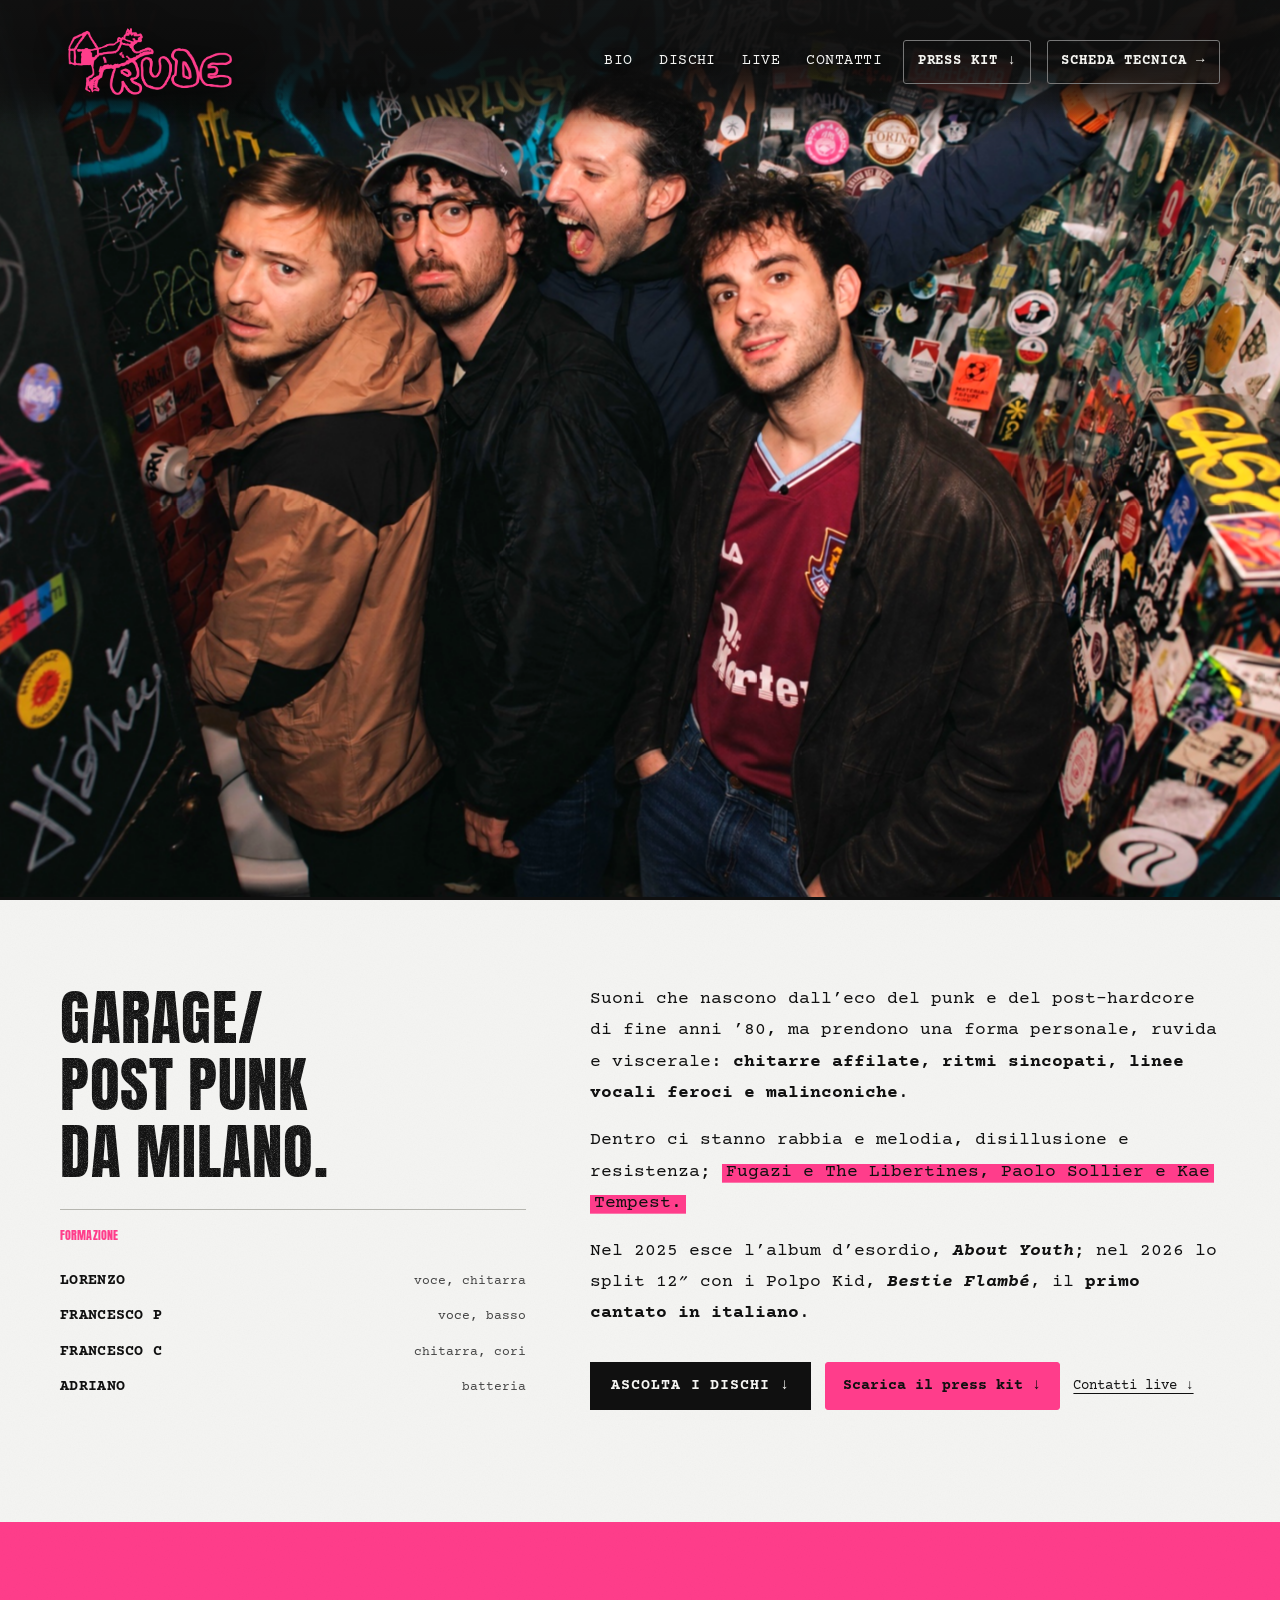
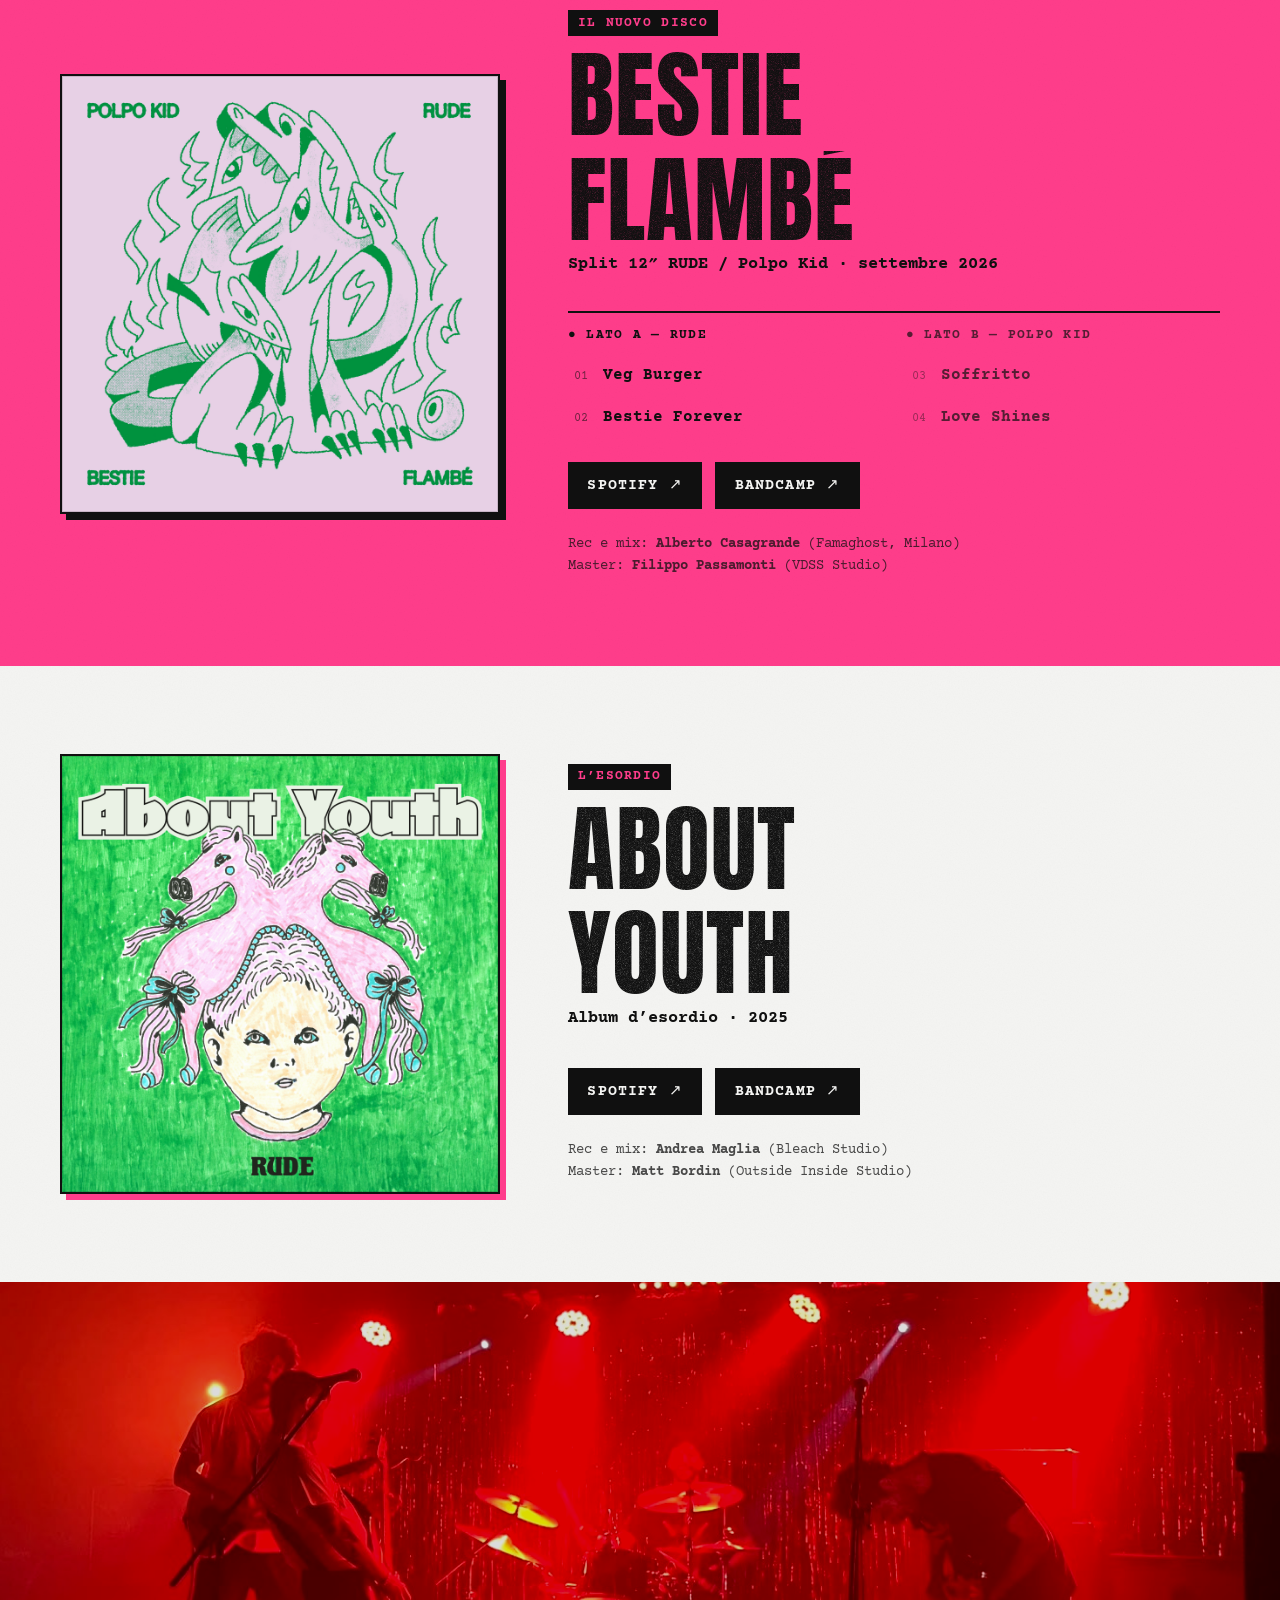
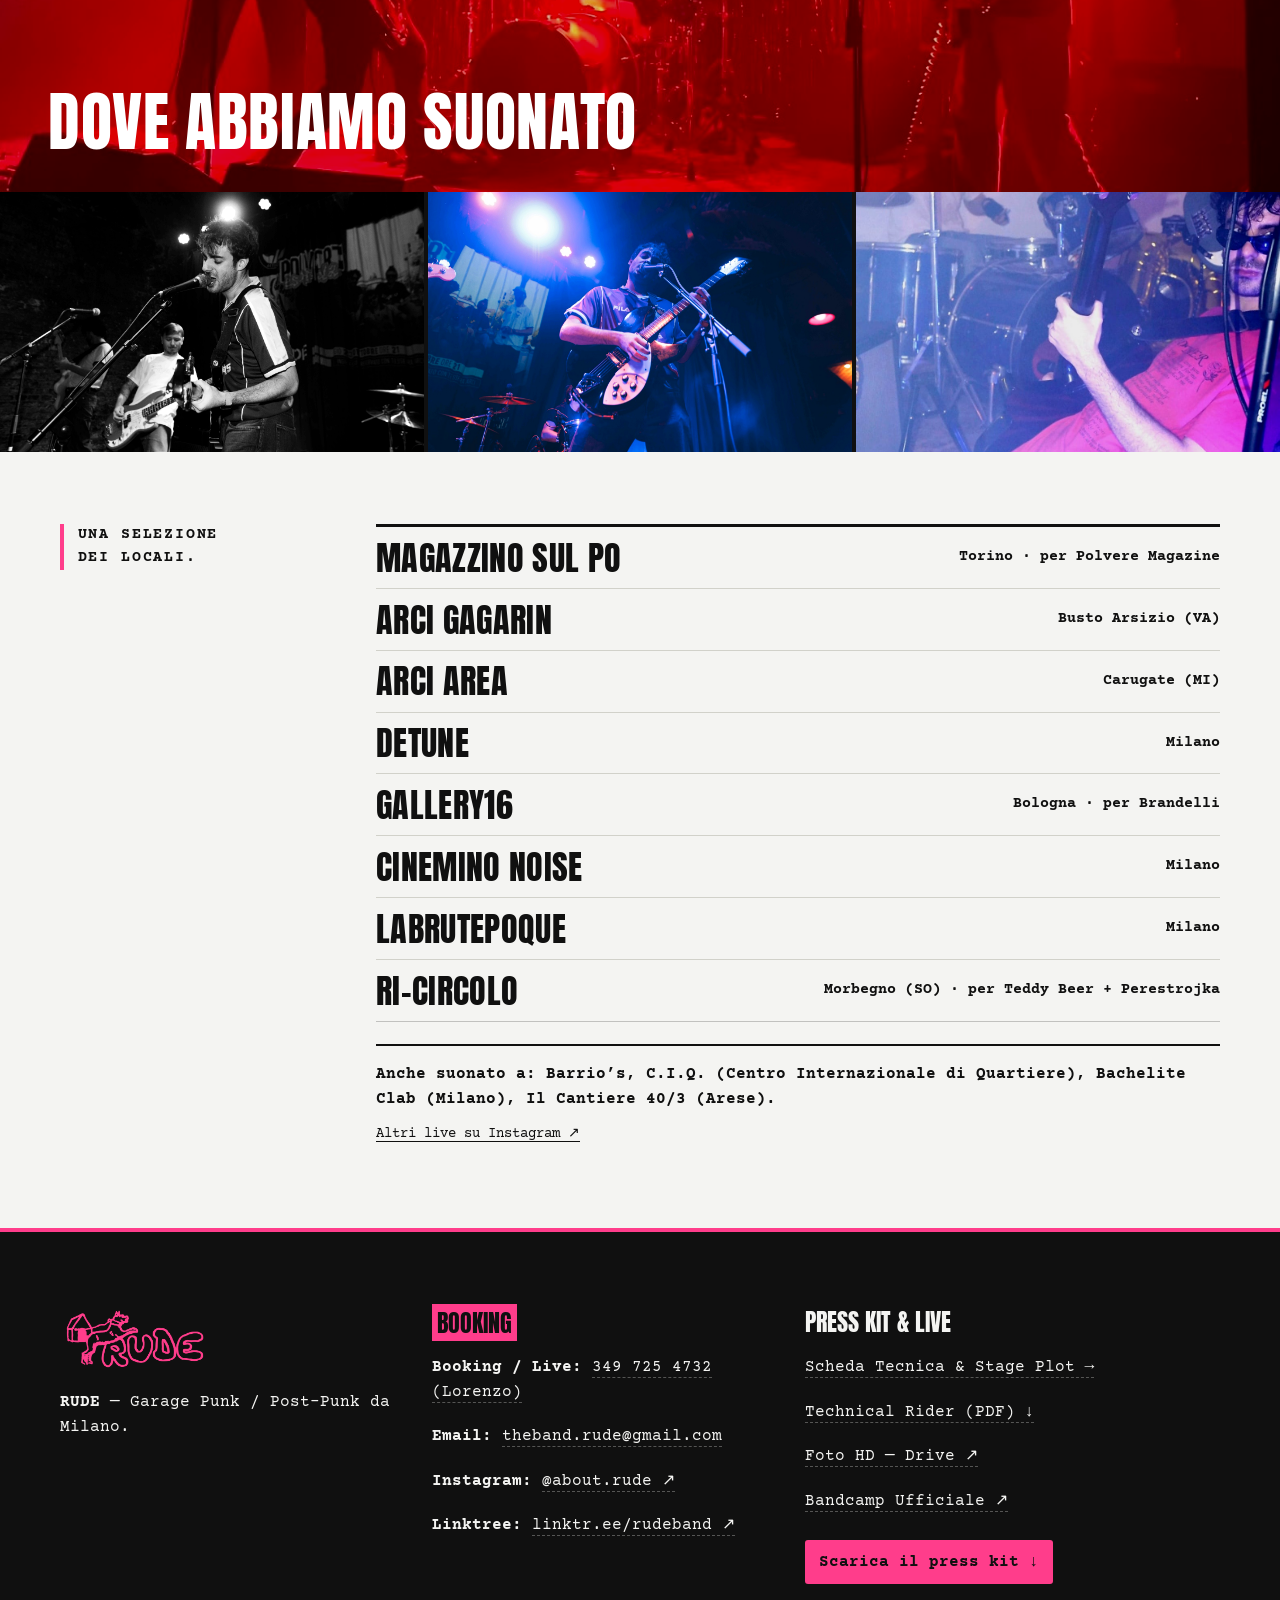
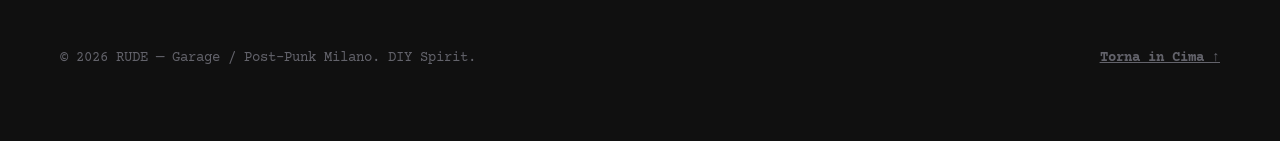
==== index.html @ fe55c954 "docs(rider): update PDF and remove credit line" ====
<!DOCTYPE html>
<html lang="it" class="dark">
<head>
  <meta charset="UTF-8" />
  <meta name="viewport" content="width=device-width, initial-scale=1.0, viewport-fit=cover" />
  <meta name="theme-color" content="#0A0A0B" />
  <title>RUDE — Garage Punk / Post-Punk Milano | Official &amp; EPK</title>
  <meta name="description" content="RUDE: Garage Punk / Post-Punk da Milano. Nuovo split 12'' Bestie Flambé (2026) in italiano con i Polpo Kid e album d'esordio About Youth (2025). Scheda tecnica, foto HD e booking diretto." />

  <!-- Blocco categorico crawler e scraping Googlebot e motori di ricerca -->
  <meta name="robots" content="noindex, nofollow, noarchive, nosnippet, noimageindex" />
  <meta name="googlebot" content="noindex, nofollow, noarchive, nosnippet, noimageindex" />
  <meta name="googlebot-news" content="noindex, nofollow" />
  <meta name="google-extended" content="noindex, nofollow" />
  
  <!-- Open Graph / Social Preview -->
  <meta property="og:title" content="RUDE — Garage Punk / Post-Punk da Milano" />
  <meta property="og:description" content="Ascolta il nuovo split 12'' Bestie Flambé (2026) e About Youth. Scarica Press Kit, Foto HD e Scheda Tecnica per club e festival." />
  <meta property="og:type" content="website" />
  <meta property="og:image" content="FOTO/RUDE_WC.jpg" />

  <!-- Identità RUDE: Anton e Courier Prime -->

  <style>
    /* ==========================================================================
       1. DESIGN TOKENS & IDENTITÀ VISIVA BRUTALIST FANZINE RUDE
       ========================================================================== */
    :root {
      --pink-rude: #FF2D78;
      --pink-rude-light: #FF5A96;
      --pink-rude-soft: #FFE5EE;
      --pink-glow: rgba(255, 45, 120, 0.38);
      
      --ink-black: #0A0A0B;
      --ink-surface: #141418;
      --ink-elevated: #1F1F26;
      --chalk-white: #F4F4F0;
      --paper-warm: #EAEAE2;
      --pure-white: #FFFFFF;
      --muted-gray: #63636B;
      --border-gray: #2B2B33;

      --green-beast: #00A859;
      --lavender-split: #E8D0E6;
      --amber-alert: #FFB800;

      /* Tipografia */
      --font-headline: 'Anton', Impact, 'Arial Black', sans-serif;
      --font-mono: 'Space Mono', 'JetBrains Mono', Courier, monospace;
      --font-tech: 'JetBrains Mono', monospace;

      /* Spaziature, Bordi e Ombre Brutaliste (4/8pt Grid) */
      --container-max: 1240px;
      --shadow-hard-pink: 6px 6px 0px var(--pink-rude);
      --shadow-hard-black: 6px 6px 0px var(--ink-black);
      --shadow-hard-white: 5px 5px 0px var(--chalk-white);
      --border-thick: 3px solid var(--ink-black);
      --border-medium: 2px solid var(--ink-black);

      --transition-fast: 150ms cubic-bezier(0.16, 1, 0.3, 1);
      --transition-snap: 280ms cubic-bezier(0.16, 1, 0.3, 1);
    }

    *, *::before, *::after {
      box-sizing: border-box;
      margin: 0;
      padding: 0;
    }

    html {
      scroll-behavior: smooth;
      scroll-padding-top: 72px;
      background-color: var(--ink-black);
      color: var(--chalk-white);
      font-family: var(--font-mono);
      line-height: 1.5;
      -webkit-font-smoothing: antialiased;
      -moz-osx-font-smoothing: grayscale;
      text-size-adjust: 100%;
    }

    body {
      min-height: 100vh;
      overflow-x: hidden;
      position: relative;
    }

    ::selection {
      background: var(--pink-rude);
      color: var(--pure-white);
    }

    /* Grana analogica fotocopia / serigrafia punk */
    body::before {
      content: "";
      position: fixed;
      inset: 0;
      pointer-events: none;
      z-index: 9998;
      opacity: 0.045;
      background-image: url("data:image/svg+xml,%3Csvg viewBox='0 0 200 200' xmlns='http://www.w3.org/2000/svg'%3E%3Cfilter id='noiseFilter'%3E%3CfeTurbulence type='fractalNoise' baseFrequency='0.85' numOctaves='3' stitchTiles='stitch'/%3E%3C/filter%3E%3Crect width='100%25' height='100%25' filter='url(%23noiseFilter)'/%3E%3C/svg%3E");
    }

    img {
      max-width: 100%;
      height: auto;
      display: block;
      user-select: none;
    }

    a {
      color: inherit;
      text-decoration: none;
      -webkit-tap-highlight-color: transparent;
    }

    button {
      font: inherit;
      color: inherit;
      background: none;
      border: none;
      cursor: pointer;
      -webkit-tap-highlight-color: transparent;
    }

    :focus-visible {
      outline: 3px solid var(--pink-rude);
      outline-offset: 3px;
    }

    /* Skip Link per Accessibilità Tastiera */
    .skip-link {
      position: fixed;
      top: -100px;
      left: 1rem;
      z-index: 10000;
      background: var(--pink-rude);
      color: var(--pure-white);
      font-family: var(--font-tech);
      font-weight: 800;
      font-size: 0.85rem;
      padding: 0.75rem 1.25rem;
      border: 2px solid var(--pure-white);
      box-shadow: 4px 4px 0px var(--ink-black);
      transition: top var(--transition-fast);
    }
    .skip-link:focus {
      top: 1rem;
    }

    .container {
      width: 100%;
      max-width: var(--container-max);
      margin-inline: auto;
      padding-inline: clamp(1rem, 4vw, 2.5rem);
    }

    /* ==========================================================================
       ANIMAZIONI SCROLL-REVEAL & MICRO-INTERAZIONI FANZINE
       ========================================================================== */
    .reveal-up {
      opacity: 0;
      transform: translateY(22px);
      transition: opacity 460ms cubic-bezier(0.16, 1, 0.3, 1),
                  transform 460ms cubic-bezier(0.16, 1, 0.3, 1);
      will-change: opacity, transform;
    }
    .reveal-up.is-visible {
      opacity: 1;
      transform: translateY(0);
    }
    .reveal-delay-1 { transition-delay: 75ms; }
    .reveal-delay-2 { transition-delay: 150ms; }

    @media (prefers-reduced-motion: reduce) {
      .reveal-up {
        opacity: 1 !important;
        transform: none !important;
        transition: none !important;
      }
      html { scroll-behavior: auto; }
      .ticker-track { animation: none !important; }
    }

    /* ==========================================================================
       2. HEADER STICKY (APPARE ALLO SCROLL CON PROGRESS BAR)
       ========================================================================== */
    .site-header {
      position: fixed;
      top: 0;
      left: 0;
      right: 0;
      z-index: 2000;
      background: rgba(10, 10, 11, 0.96);
      backdrop-filter: blur(12px);
      -webkit-backdrop-filter: blur(12px);
      border-bottom: 2px solid var(--pink-rude);
      transform: translateY(-105%);
      transition: transform 280ms cubic-bezier(0.16, 1, 0.3, 1);
    }
    .site-header.is-scrolled {
      transform: translateY(0);
    }

    .scroll-progress-bar {
      position: absolute;
      bottom: -2px;
      left: 0;
      height: 3px;
      background: var(--chalk-white);
      width: 0%;
      z-index: 2001;
      transition: width 80ms linear;
    }

    .header-inner {
      display: flex;
      justify-content: space-between;
      align-items: center;
      height: 64px;
      gap: 0.5rem;
    }

    .brand-link {
      display: flex;
      align-items: center;
      gap: 10px;
      flex-shrink: 0;
    }

    .brand-logo-img {
      height: 36px;
      width: auto;
      filter: drop-shadow(0 0 8px rgba(255, 45, 120, 0.45));
      transition: transform var(--transition-fast);
    }
    .brand-link:hover .brand-logo-img {
      transform: scale(1.07) rotate(-3deg);
    }

    .brand-genre-tag {
      font-size: 0.68rem;
      letter-spacing: 0.12em;
      text-transform: uppercase;
      color: var(--chalk-white);
      line-height: 1.2;
      display: none;
    }
    @media (min-width: 760px) {
      .brand-genre-tag { display: block; }
    }

    .nav-links {
      display: flex;
      align-items: center;
      gap: clamp(0.25rem, 1.6vw, 1.15rem);
    }

    .nav-link {
      font-size: clamp(0.7rem, 1.4vw, 0.8rem);
      font-weight: 700;
      text-transform: uppercase;
      letter-spacing: 0.06em;
      padding: 0.5rem 0.4rem;
      min-height: 44px;
      display: inline-flex;
      align-items: center;
      position: relative;
      transition: color var(--transition-fast);
    }
    .nav-link:hover,
    .nav-link.is-active {
      color: var(--pink-rude);
    }
    .nav-link::after {
      content: "";
      position: absolute;
      bottom: 8px;
      left: 0.4rem;
      right: 0.4rem;
      height: 2px;
      background: var(--pink-rude);
      transform: scaleX(0);
      transform-origin: left;
      transition: transform var(--transition-fast);
    }
    .nav-link:hover::after,
    .nav-link.is-active::after {
      transform: scaleX(1);
    }

    .btn-epk-nav {
      background: var(--pink-rude);
      color: var(--pure-white);
      font-family: var(--font-tech);
      font-size: clamp(0.68rem, 1.4vw, 0.78rem);
      font-weight: 800;
      letter-spacing: 0.06em;
      text-transform: uppercase;
      padding: 0.45rem 0.8rem;
      min-height: 40px;
      display: inline-flex;
      align-items: center;
      gap: 0.3rem;
      border: 2px solid var(--chalk-white);
      box-shadow: 3px 3px 0px var(--chalk-white);
      white-space: nowrap;
      transition: transform var(--transition-fast), box-shadow var(--transition-fast), background var(--transition-fast);
    }
    .btn-epk-nav:hover {
      transform: translate(-2px, -2px);
      box-shadow: 5px 5px 0px var(--chalk-white);
    }
    .btn-epk-nav:active {
      transform: translate(2px, 2px);
      box-shadow: 1px 1px 0px var(--chalk-white);
    }

    /* ==========================================================================
       3. PRIMA VIEW: SOLO FOTO A TUTTO SCHERMO (100SVH - ZERO TESTO SUI VOLTI)
       ========================================================================== */
    .hero-cover-screen {
      position: relative;
      width: 100%;
      height: 100vh;
      height: 100svh;
      min-height: 540px;
      display: flex;
      flex-direction: column;
      justify-content: space-between;
      background-color: var(--ink-black);
      overflow: hidden;
      border-bottom: var(--border-thick);
    }

    .hero-cover-top {
      position: relative;
      z-index: 10;
      background: linear-gradient(
        180deg,
        rgba(10, 10, 11, 0.92) 0%,
        rgba(10, 10, 11, 0.58) 62%,
        rgba(10, 10, 11, 0) 100%
      );
      padding-top: max(clamp(0.85rem, 2.2vh, 1.65rem), env(safe-area-inset-top));
      padding-bottom: 2.2rem;
    }

    .hero-top-nav-bar {
      display: flex;
      justify-content: space-between;
      align-items: center;
      gap: 0.75rem;
    }

    .hero-main-logo-wrap {
      max-width: clamp(130px, 22vw, 265px);
      transition: transform var(--transition-snap);
      display: block;
    }
    .hero-main-logo-wrap:hover {
      transform: scale(1.04) rotate(-2deg);
    }
    .hero-main-logo-img {
      width: 100%;
      height: auto;
      display: block;
      filter: drop-shadow(0 4px 16px rgba(0, 0, 0, 0.95));
    }

    .hero-top-right {
      display: flex;
      align-items: center;
      gap: clamp(0.5rem, 1.5vw, 1.25rem);
    }

    .hero-genre-subhead {
      text-align: right;
      font-family: var(--font-tech);
      font-size: clamp(0.68rem, 1.05vw, 0.8rem);
      font-weight: 700;
      letter-spacing: 0.12em;
      line-height: 1.3;
      text-transform: uppercase;
      color: var(--chalk-white);
      text-shadow: 0 2px 8px rgba(0, 0, 0, 0.95);
      border-right: 2px solid var(--pink-rude);
      padding-right: 0.85rem;
    }
    @media (max-width: 860px) {
      .hero-genre-subhead { display: none; }
    }

    .hero-inline-nav {
      display: flex;
      align-items: center;
      gap: clamp(0.35rem, 1.4vw, 0.95rem);
    }

    .hero-inline-link {
      font-size: 0.8rem;
      font-weight: 700;
      text-transform: uppercase;
      letter-spacing: 0.08em;
      color: var(--chalk-white);
      padding: 0.4rem 0.35rem;
      min-height: 44px;
      display: inline-flex;
      align-items: center;
      text-shadow: 0 2px 8px rgba(0, 0, 0, 0.95);
      transition: color var(--transition-fast), transform var(--transition-fast);
    }
    .hero-inline-link:hover {
      color: var(--pink-rude);
      transform: translateY(-1px);
    }
    @media (max-width: 580px) {
      .hero-inline-nav .hero-inline-link {
        display: none;
      }
    }

    .btn-hero-epk-pill {
      background: var(--pink-rude);
      color: var(--pure-white);
      font-family: var(--font-tech);
      font-size: clamp(0.7rem, 1.4vw, 0.8rem);
      font-weight: 800;
      letter-spacing: 0.07em;
      text-transform: uppercase;
      padding: 0.5rem 0.95rem;
      min-height: 44px;
      display: inline-flex;
      align-items: center;
      gap: 0.35rem;
      border: 2px solid var(--chalk-white);
      box-shadow: 4px 4px 0px rgba(10, 10, 11, 0.95);
      transition: transform var(--transition-fast), box-shadow var(--transition-fast);
    }
    .btn-hero-epk-pill:hover {
      transform: translate(-2px, -2px);
      box-shadow: 6px 6px 0px rgba(10, 10, 11, 0.95);
    }
    .btn-hero-epk-pill:active {
      transform: translate(2px, 2px);
      box-shadow: 1px 1px 0px rgba(10, 10, 11, 0.95);
    }

    /* Foto a tutto schermo nella prima view (pulita, nessun testo sopra i volti) */
    .hero-cover-photo-wrap {
      position: absolute;
      inset: 0;
      width: 100%;
      height: 100%;
      z-index: 1;
    }

    .hero-cover-img {
      width: 100%;
      height: 100%;
      object-fit: cover;
      object-position: center 28%;
      display: block;
      filter: contrast(1.07) saturate(1.05);
      transform: scale(1.01);
      animation: heroZoomOut 1.3s cubic-bezier(0.16, 1, 0.3, 1) forwards;
    }
    @media (max-width: 768px) {
      .hero-cover-img {
        object-position: 20% 30%;
      }
    }
    @keyframes heroZoomOut {
      from { transform: scale(1.06); }
      to { transform: scale(1); }
    }

    /* Ticker Bar ancorata in fondo alla prima view con pillola fissa */
    .ticker-bar {
      background: var(--pink-rude);
      color: var(--pure-white);
      overflow: hidden;
      white-space: nowrap;
      border-top: 2px solid var(--chalk-white);
      font-family: var(--font-tech);
      font-size: clamp(0.72rem, 1.15vw, 0.82rem);
      font-weight: 800;
      letter-spacing: 0.1em;
      text-transform: uppercase;
      position: relative;
      z-index: 10;
      display: flex;
      align-items: center;
    }

    .ticker-fixed-label {
      background: var(--ink-black);
      color: var(--chalk-white);
      padding: 0.58rem 0.9rem;
      font-size: 0.72rem;
      font-weight: 800;
      letter-spacing: 0.14em;
      border-right: 2px solid var(--chalk-white);
      z-index: 2;
      display: inline-flex;
      align-items: center;
      gap: 0.45rem;
      flex-shrink: 0;
    }
    @media (max-width: 480px) {
      .ticker-fixed-label {
        padding: 0.55rem 0.65rem;
        font-size: 0.66rem;
      }
    }

    .pulse-dot {
      width: 8px;
      height: 8px;
      border-radius: 50%;
      background: var(--pink-rude);
      display: inline-block;
      animation: pulseDot 1.4s infinite ease-in-out;
    }
    @keyframes pulseDot {
      0%, 100% { transform: scale(1); opacity: 1; }
      50% { transform: scale(1.35); opacity: 0.55; }
    }

    .ticker-viewport {
      overflow: hidden;
      flex: 1;
      padding-block: 0.55rem;
    }

    .ticker-track {
      display: flex;
      width: max-content;
      animation: tickerLoop 30s linear infinite;
    }
    .ticker-bar:hover .ticker-track {
      animation-play-state: paused;
    }
    .ticker-item {
      padding-right: 2.75rem;
    }
    @keyframes tickerLoop {
      0% { transform: translate3d(0, 0, 0); }
      100% { transform: translate3d(-50%, 0, 0); }
    }

    /* ==========================================================================
       4. SEZIONE DESCRIZIONE, MANIFESTO & BIO (SUBITO SOTTO LA FOTO)
       ========================================================================== */
    .bio-section {
      background: var(--chalk-white);
      color: var(--ink-black);
      padding-block: clamp(3rem, 7vw, 5.25rem);
      border-bottom: var(--border-thick);
      position: relative;
    }

    .bio-grid {
      display: grid;
      grid-template-columns: 1fr;
      gap: 2.5rem;
      align-items: start;
    }
    @media (min-width: 880px) {
      .bio-grid {
        grid-template-columns: 1fr 1.35fr;
        gap: 4rem;
      }
    }

    .bio-badge-row {
      display: flex;
      flex-wrap: wrap;
      align-items: center;
      gap: 0.5rem;
      margin-bottom: 0.95rem;
    }

    .badge-dark-tag {
      display: inline-flex;
      align-items: center;
      gap: 0.35rem;
      background: var(--ink-black);
      color: var(--chalk-white);
      font-family: var(--font-tech);
      font-size: 0.74rem;
      font-weight: 800;
      letter-spacing: 0.11em;
      padding: 0.3rem 0.7rem;
      text-transform: uppercase;
      border: 1.5px solid var(--ink-black);
    }

    .badge-sticker-tilt {
      background: var(--pink-rude);
      color: var(--pure-white);
      transform: rotate(-1.5deg);
      box-shadow: 2px 2px 0px var(--ink-black);
    }

    .bio-headline {
      font-family: var(--font-headline);
      font-size: clamp(2.65rem, 6.2vw, 4.85rem);
      line-height: 0.9;
      letter-spacing: -0.02em;
      text-transform: uppercase;
      margin-bottom: 1.5rem;
      color: var(--ink-black);
    }
    .bio-headline span {
      color: var(--pink-rude);
      text-shadow: 3px 3px 0px var(--ink-black);
    }

    /* Card Line-up in stile scheda segnaletica fanzine */
    .bio-lineup-card {
      background: var(--pure-white);
      border: var(--border-thick);
      box-shadow: var(--shadow-hard-pink);
      padding: 1.35rem 1.45rem;
      margin-top: 1.5rem;
      position: relative;
      transition: transform var(--transition-fast), box-shadow var(--transition-fast);
    }
    .bio-lineup-card:hover {
      transform: translate(-3px, -3px);
      box-shadow: 9px 9px 0px var(--pink-rude);
    }

    .bio-lineup-header {
      display: flex;
      justify-content: space-between;
      align-items: center;
      margin-bottom: 0.75rem;
      border-bottom: 2px solid var(--ink-black);
      padding-bottom: 0.45rem;
    }

    .bio-lineup-title {
      font-family: var(--font-tech);
      font-size: 0.76rem;
      font-weight: 800;
      letter-spacing: 0.12em;
      text-transform: uppercase;
      color: var(--pink-rude);
    }

    .bio-lineup-stamp {
      font-family: var(--font-tech);
      font-size: 0.68rem;
      font-weight: 800;
      background: var(--ink-black);
      color: var(--chalk-white);
      padding: 0.12rem 0.45rem;
    }

    .bio-lineup-row {
      display: flex;
      justify-content: space-between;
      align-items: baseline;
      gap: 0.75rem;
      font-size: 0.86rem;
      padding-block: 0.42rem;
      border-bottom: 1px dashed rgba(10, 10, 11, 0.25);
    }
    .bio-lineup-row:last-child {
      border-bottom: none;
      padding-bottom: 0;
    }
    .bio-lineup-row strong {
      font-weight: 800;
      text-transform: uppercase;
      letter-spacing: 0.02em;
    }
    .bio-lineup-row span {
      font-family: var(--font-tech);
      font-size: 0.8rem;
      color: #444;
      text-align: right;
    }

    .bio-body-text {
      font-size: clamp(0.96rem, 1.35vw, 1.1rem);
      line-height: 1.68;
      margin-bottom: 1.85rem;
    }
    .bio-body-text p + p {
      margin-top: 1rem;
    }

    /* Effetto Evidenziatore Rosa Punk */
    .highlight-pink {
      background-color: var(--pink-rude);
      color: var(--pure-white);
      padding: 0.08em 0.38em;
      font-weight: 700;
      display: inline;
      box-decoration-break: clone;
      -webkit-box-decoration-break: clone;
    }

    /* Effetto Sottolineatura Brutalista */
    .underline-punk {
      border-bottom: 3px solid var(--pink-rude);
      font-weight: 700;
    }

    .bio-actions-row {
      display: flex;
      flex-wrap: wrap;
      gap: 0.85rem;
      align-items: stretch;
      margin-bottom: 1.75rem;
    }

    .btn-bio-primary,
    .btn-bio-secondary,
    .btn-bio-booking {
      min-height: 48px;
      display: inline-flex;
      align-items: center;
      justify-content: center;
      gap: 0.5rem;
      font-family: var(--font-tech);
      font-size: clamp(0.76rem, 1.25vw, 0.84rem);
      font-weight: 800;
      letter-spacing: 0.06em;
      text-transform: uppercase;
      padding: 0.7rem 1.2rem;
      border: var(--border-medium);
      transition: transform var(--transition-fast), box-shadow var(--transition-fast), background var(--transition-fast), color var(--transition-fast);
    }

    .btn-bio-primary {
      background: var(--pink-rude);
      color: var(--pure-white);
      box-shadow: 4px 4px 0px var(--ink-black);
    }
    .btn-bio-primary:hover {
      transform: translate(-2px, -2px);
      box-shadow: 6px 6px 0px var(--ink-black);
    }
    .btn-bio-primary:active {
      transform: translate(2px, 2px);
      box-shadow: 1px 1px 0px var(--ink-black);
    }

    .btn-bio-secondary {
      background: var(--pure-white);
      color: var(--ink-black);
      box-shadow: 4px 4px 0px var(--pink-rude);
    }
    .btn-bio-secondary:hover {
      transform: translate(-2px, -2px);
      box-shadow: 6px 6px 0px var(--pink-rude);
    }
    .btn-bio-secondary:active {
      transform: translate(2px, 2px);
      box-shadow: 1px 1px 0px var(--pink-rude);
    }

    .btn-bio-booking {
      background: var(--ink-black);
      color: var(--chalk-white);
      box-shadow: 4px 4px 0px var(--green-beast);
    }
    .btn-bio-booking:hover {
      background: var(--green-beast);
      color: var(--pure-white);
      transform: translate(-2px, -2px);
      box-shadow: 6px 6px 0px var(--ink-black);
    }

    @media (max-width: 560px) {
      .bio-actions-row {
        flex-direction: column;
      }
      .btn-bio-primary,
      .btn-bio-secondary,
      .btn-bio-booking {
        width: 100%;
      }
    }

    .bio-quick-links-bar {
      display: flex;
      flex-wrap: wrap;
      align-items: center;
      gap: 0.55rem;
      font-size: 0.76rem;
      font-weight: 700;
      border-top: 2px solid rgba(10, 10, 11, 0.16);
      padding-top: 1.15rem;
    }

    .bio-pill-link {
      background: var(--pure-white);
      color: var(--ink-black);
      font-family: var(--font-tech);
      font-size: 0.75rem;
      font-weight: 700;
      padding: 0.45rem 0.75rem;
      min-height: 42px;
      display: inline-flex;
      align-items: center;
      gap: 0.35rem;
      border: 1.5px solid var(--ink-black);
      box-shadow: 2px 2px 0px var(--ink-black);
      transition: transform var(--transition-fast), background var(--transition-fast), color var(--transition-fast), box-shadow var(--transition-fast);
    }
    .bio-pill-link:hover {
      background: var(--pink-rude);
      color: var(--pure-white);
      transform: translate(-2px, -2px);
      box-shadow: 4px 4px 0px var(--ink-black);
    }

    /* ==========================================================================
       5. DISCOGRAFIA: CORNICI VINILE 1:1 & TRACKLIST COMPLETA
       ========================================================================== */
    .discography-section {
      background: var(--ink-black);
    }

    /* Split 12" Bestie Flambé: Sfondo Rosa Shocking originale */
    .bestie-flambe-block {
      background: var(--pink-rude);
      color: var(--ink-black);
      padding-block: clamp(3.25rem, 7vw, 5.5rem);
      border-bottom: var(--border-thick);
      position: relative;
    }

    .split-layout {
      display: grid;
      grid-template-columns: 1fr;
      gap: 2.5rem;
      align-items: center;
    }
    @media (min-width: 880px) {
      .split-layout {
        grid-template-columns: minmax(300px, 440px) 1fr;
        gap: 4.25rem;
      }
    }

    /* Cornice Vinile 1:1 + Effetto Disco in Vinile sul retro */
    .vinyl-sleeve-wrapper {
      position: relative;
      width: 100%;
      max-width: 440px;
      margin-inline: auto;
    }

    .vinyl-sleeve-card {
      position: relative;
      width: 100%;
      aspect-ratio: 1 / 1;
      border: 3px solid var(--ink-black);
      background: var(--lavender-split);
      box-shadow: 10px 10px 0px var(--ink-black);
      overflow: hidden;
      cursor: zoom-in;
      z-index: 2;
      transition: transform var(--transition-snap), box-shadow var(--transition-snap);
    }
    .vinyl-sleeve-card::after {
      content: "";
      position: absolute;
      inset: 0;
      border: 1px solid rgba(10, 10, 11, 0.14);
      pointer-events: none;
    }
    .vinyl-sleeve-card:hover {
      transform: translate(-4px, -4px);
      box-shadow: 14px 14px 0px var(--ink-black);
    }

    .vinyl-zoom-pill {
      position: absolute;
      bottom: 10px;
      right: 10px;
      background: rgba(10, 10, 11, 0.88);
      color: var(--chalk-white);
      font-family: var(--font-tech);
      font-size: 0.68rem;
      font-weight: 800;
      letter-spacing: 0.08em;
      padding: 0.25rem 0.55rem;
      border: 1.5px solid var(--chalk-white);
      pointer-events: none;
      text-transform: uppercase;
    }

    .vinyl-sleeve-card--youth {
      background: var(--green-beast);
      box-shadow: 10px 10px 0px var(--pink-rude);
    }
    .vinyl-sleeve-card--youth:hover {
      transform: translate(-4px, -4px);
      box-shadow: 14px 14px 0px var(--pink-rude);
    }

    .cover-card-img {
      width: 100%;
      height: 100%;
      object-fit: cover;
      display: block;
      transition: transform 380ms cubic-bezier(0.16, 1, 0.3, 1);
    }
    .vinyl-sleeve-card:hover .cover-card-img {
      transform: scale(1.03);
    }

    .split-meta-header {
      margin-bottom: 1.25rem;
    }

    .release-title-giant {
      font-family: var(--font-headline);
      font-size: clamp(3.1rem, 7vw, 5.6rem);
      line-height: 0.88;
      letter-spacing: -0.02em;
      text-transform: uppercase;
      margin-top: 0.55rem;
      margin-bottom: 0.65rem;
    }

    .split-subtitle {
      font-size: clamp(0.95rem, 1.75vw, 1.15rem);
      font-weight: 700;
      margin-bottom: 1.25rem;
      padding-bottom: 0.85rem;
      border-bottom: 2px solid var(--ink-black);
    }

    .release-editorial-blurb {
      font-size: 0.94rem;
      line-height: 1.6;
      margin-bottom: 1.35rem;
      font-weight: 700;
      background: rgba(255, 255, 255, 0.22);
      border-left: 4px solid var(--ink-black);
      padding: 0.65rem 0.9rem;
    }

    /* Tracklist 2 colonne */
    .tracklist-columns {
      display: grid;
      grid-template-columns: 1fr;
      gap: 1.25rem;
      margin-bottom: 1.75rem;
      padding-bottom: 1.4rem;
      border-bottom: 2px solid var(--ink-black);
    }
    @media (min-width: 560px) {
      .tracklist-columns {
        grid-template-columns: 1fr 1fr;
        gap: 1.5rem;
      }
    }

    .track-column-title {
      font-family: var(--font-tech);
      font-size: 0.8rem;
      font-weight: 800;
      letter-spacing: 0.12em;
      text-transform: uppercase;
      margin-bottom: 0.55rem;
      display: flex;
      align-items: center;
      gap: 0.4rem;
    }

    .track-list {
      list-style: none;
      display: flex;
      flex-direction: column;
      gap: 0.4rem;
      font-size: 0.9rem;
    }
    .track-list li {
      display: flex;
      justify-content: space-between;
      align-items: center;
      gap: 0.75rem;
      padding: 0.48rem 0.75rem;
      min-height: 42px;
      border: 1.5px solid var(--ink-black);
      background: rgba(255, 255, 255, 0.24);
      transition: transform var(--transition-fast), background var(--transition-fast);
    }
    .track-list li:hover {
      transform: translateX(3px);
      background: rgba(255, 255, 255, 0.42);
    }
    .track-left {
      display: flex;
      align-items: baseline;
      gap: 0.6rem;
    }
    .track-num {
      font-family: var(--font-tech);
      font-weight: 800;
      font-size: 0.76rem;
      background: var(--ink-black);
      color: var(--chalk-white);
      padding: 0.08rem 0.35rem;
    }
    .track-lang-tag {
      font-family: var(--font-tech);
      font-size: 0.65rem;
      font-weight: 800;
      text-transform: uppercase;
      padding: 0.1rem 0.35rem;
      border: 1px solid var(--ink-black);
      background: var(--chalk-white);
    }

    /* Tracklist compatta 9 tracce per About Youth */
    .youth-tracks-grid {
      display: grid;
      grid-template-columns: repeat(auto-fill, minmax(175px, 1fr));
      gap: 0.4rem;
      margin-bottom: 1.65rem;
      padding-bottom: 1.35rem;
      border-bottom: 2px solid var(--ink-black);
      list-style: none;
    }
    .youth-tracks-grid li {
      font-family: var(--font-tech);
      font-size: 0.78rem;
      font-weight: 700;
      padding: 0.38rem 0.6rem;
      background: var(--pure-white);
      border: 1.5px solid var(--ink-black);
      display: flex;
      align-items: center;
      gap: 0.45rem;
    }
    .youth-tracks-grid li span {
      color: var(--pink-rude);
      font-weight: 800;
    }

    .split-action-row {
      display: flex;
      flex-wrap: wrap;
      gap: 0.85rem;
      margin-bottom: 1.4rem;
    }

    .btn-rude-black {
      background: var(--ink-black);
      color: var(--chalk-white);
      font-family: var(--font-tech);
      font-size: 0.82rem;
      font-weight: 800;
      letter-spacing: 0.08em;
      text-transform: uppercase;
      padding: 0.7rem 1.25rem;
      min-height: 46px;
      border: 2px solid var(--ink-black);
      box-shadow: 4px 4px 0px rgba(10, 10, 11, 0.35);
      display: inline-flex;
      align-items: center;
      justify-content: center;
      gap: 0.5rem;
      transition: transform var(--transition-fast), box-shadow var(--transition-fast), background var(--transition-fast);
    }
    .btn-rude-black:hover {
      transform: translate(-2px, -2px);
      box-shadow: 6px 6px 0px rgba(10, 10, 11, 0.55);
      background: #1C1C22;
    }
    .btn-rude-black:active {
      transform: translate(2px, 2px);
      box-shadow: 1px 1px 0px rgba(10, 10, 11, 0.3);
    }

    .credits-text {
      font-size: 0.84rem;
      line-height: 1.55;
    }

    /* About Youth (Album d'esordio) - Sezione Carta Chiara */
    .about-youth-block {
      background: var(--chalk-white);
      color: var(--ink-black);
      padding-block: clamp(3.25rem, 7vw, 5.5rem);
      border-bottom: var(--border-thick);
    }

    /* ==========================================================================
       6. DOVE ABBIAMO SUONATO (LIVE BANNER + STRIP 3 FOTO + LISTA LOCALI)
       ========================================================================== */
    .live-section {
      background: var(--chalk-white);
      color: var(--ink-black);
      border-bottom: var(--border-thick);
    }

    .live-hero-banner {
      position: relative;
      background: #450000;
      border-bottom: var(--border-thick);
      overflow: hidden;
      cursor: zoom-in;
    }
    .live-hero-img {
      width: 100%;
      height: clamp(260px, 50vw, 510px);
      object-fit: cover;
      object-position: center 30%;
      filter: contrast(1.12) brightness(0.86);
      display: block;
      transition: transform 500ms cubic-bezier(0.16, 1, 0.3, 1);
    }
    .live-hero-banner:hover .live-hero-img {
      transform: scale(1.03);
    }
    .live-hero-overlay-title {
      position: absolute;
      bottom: clamp(1rem, 4vw, 2.5rem);
      left: clamp(1rem, 4vw, 3rem);
      right: 1rem;
      font-family: var(--font-headline);
      font-size: clamp(2.4rem, 7.6vw, 5.8rem);
      line-height: 0.9;
      color: var(--pure-white);
      text-transform: uppercase;
      text-shadow: 4px 4px 0px var(--ink-black), -1px -1px 0px var(--ink-black);
      pointer-events: none;
    }

    /* Striscia 3 foto live (Live 1 BN, Live 2 Blu, Studio Rec) - Zero Duplicati */
    .live-photo-strip {
      display: grid;
      grid-template-columns: 1fr;
      border-bottom: var(--border-thick);
      background: var(--ink-black);
    }
    @media (min-width: 680px) {
      .live-photo-strip {
        grid-template-columns: repeat(3, 1fr);
      }
    }
    .strip-photo-item {
      position: relative;
      height: clamp(220px, 28vw, 295px);
      overflow: hidden;
      border-bottom: 2px solid var(--ink-black);
      cursor: zoom-in;
    }
    @media (min-width: 680px) {
      .strip-photo-item {
        border-bottom: none;
        border-right: 3px solid var(--ink-black);
      }
      .strip-photo-item:last-child {
        border-right: none;
      }
    }
    .strip-photo-item img {
      width: 100%;
      height: 100%;
      object-fit: cover;
      transition: transform 360ms cubic-bezier(0.16, 1, 0.3, 1);
    }
    .strip-photo-item:hover img {
      transform: scale(1.06);
    }
    .strip-photo-badge {
      position: absolute;
      bottom: 10px;
      right: 10px;
      background: rgba(10, 10, 11, 0.9);
      color: var(--chalk-white);
      font-family: var(--font-tech);
      font-size: 0.7rem;
      font-weight: 800;
      padding: 0.22rem 0.55rem;
      border: 1.5px solid var(--pink-rude);
      pointer-events: none;
    }

    /* Griglia Locali e Club */
    .venues-grid-layout {
      display: grid;
      grid-template-columns: 1fr;
      gap: 2rem;
      padding-block: clamp(2.5rem, 6vw, 4.5rem);
    }
    @media (min-width: 820px) {
      .venues-grid-layout {
        grid-template-columns: 260px 1fr;
        gap: 3.5rem;
      }
    }

    .venues-sidebar-title {
      font-family: var(--font-tech);
      font-size: 0.86rem;
      font-weight: 800;
      letter-spacing: 0.12em;
      text-transform: uppercase;
      line-height: 1.5;
      border-left: 4px solid var(--pink-rude);
      padding-left: 0.85rem;
    }

    .venues-sidebar-note {
      margin-top: 1rem;
      font-size: 0.8rem;
      color: #444;
      line-height: 1.55;
    }

    .venues-table {
      width: 100%;
      border-collapse: collapse;
      border-top: 3px solid var(--ink-black);
    }
    .venues-table tr {
      border-bottom: 1.5px solid rgba(10, 10, 11, 0.22);
      transition: background var(--transition-fast);
    }
    .venues-table tr:hover {
      background: rgba(255, 45, 120, 0.1);
    }
    .venue-name-cell {
      padding-block: 0.8rem;
      padding-right: 0.75rem;
      font-family: var(--font-headline);
      font-size: clamp(1.4rem, 2.8vw, 2.1rem);
      line-height: 1.05;
      letter-spacing: 0.02em;
      text-transform: uppercase;
    }
    .venue-city-cell {
      padding-block: 0.8rem;
      text-align: right;
      font-family: var(--font-tech);
      font-size: clamp(0.75rem, 1.35vw, 0.85rem);
      font-weight: 700;
    }
    @media (max-width: 520px) {
      .venues-table tr {
        display: flex;
        flex-direction: column;
        padding-block: 0.65rem;
      }
      .venue-name-cell { padding-block: 0; }
      .venue-city-cell {
        padding-block: 0.15rem 0;
        text-align: left;
        color: var(--muted-gray);
      }
    }

    .venues-other-list {
      margin-top: 1.4rem;
      font-size: 0.9rem;
      line-height: 1.6;
      font-weight: 700;
      border-top: 2px solid var(--ink-black);
      padding-top: 1rem;
    }

    /* ==========================================================================
       7. SCHEDA TECNICA & EPK HUB (SINTESI OPERATIVA + LINK DIRETTO)
       ========================================================================== */
    .epk-section {
      background: var(--chalk-white);
      color: var(--ink-black);
      padding-block: clamp(3rem, 7vw, 5.5rem);
      border-bottom: var(--border-thick);
    }

    .tech-header-card {
      background: var(--ink-black);
      color: var(--chalk-white);
      padding: clamp(1.35rem, 3.2vw, 2.15rem);
      margin-bottom: 2.25rem;
      border: var(--border-thick);
      box-shadow: 8px 8px 0px var(--pink-rude);
      display: flex;
      flex-wrap: wrap;
      justify-content: space-between;
      align-items: center;
      gap: 1.5rem;
    }

    .tech-header-left {
      display: flex;
      align-items: center;
      gap: 1.25rem;
    }
    .tech-logo-badge {
      background: var(--pink-rude);
      color: var(--pure-white);
      font-family: var(--font-headline);
      font-size: clamp(1.85rem, 4vw, 2.45rem);
      line-height: 1;
      padding: 0.45rem 0.85rem;
      border: 2px solid var(--chalk-white);
      flex-shrink: 0;
    }
    .tech-header-specs {
      font-size: clamp(0.78rem, 1.4vw, 0.86rem);
      line-height: 1.48;
      font-weight: 700;
    }

    .tech-download-actions {
      display: flex;
      flex-wrap: wrap;
      gap: 0.75rem;
      width: 100%;
    }
    @media (min-width: 820px) {
      .tech-download-actions { width: auto; }
    }

    .btn-download-pdf {
      background: var(--pink-rude);
      color: var(--pure-white);
      font-family: var(--font-tech);
      font-size: 0.78rem;
      font-weight: 800;
      letter-spacing: 0.06em;
      text-transform: uppercase;
      padding: 0.65rem 1rem;
      min-height: 46px;
      border: 2px solid var(--chalk-white);
      box-shadow: 3px 3px 0px var(--chalk-white);
      display: inline-flex;
      align-items: center;
      justify-content: center;
      gap: 0.45rem;
      transition: transform var(--transition-fast), box-shadow var(--transition-fast);
      flex: 1 1 auto;
    }
    .btn-download-pdf:hover {
      transform: translate(-2px, -2px);
      box-shadow: 5px 5px 0px var(--chalk-white);
    }
    .btn-download-pdf:active {
      transform: translate(2px, 2px);
      box-shadow: 1px 1px 0px var(--chalk-white);
    }

    .epk-summary-box {
      background: var(--pure-white);
      border: var(--border-thick);
      box-shadow: var(--shadow-hard-black);
      padding: clamp(1.5rem, 3.5vw, 2.5rem);
    }
    .epk-summary-grid {
      display: grid;
      grid-template-columns: 1fr;
      gap: 2rem;
      align-items: center;
    }
    @media (min-width: 860px) {
      .epk-summary-grid {
        grid-template-columns: 1.35fr 1fr;
        gap: 3rem;
      }
    }
    .epk-badge-pill-row {
      display: flex;
      flex-wrap: wrap;
      gap: 0.5rem;
    }

    .amp-flexibility-callout {
      margin-top: 1rem;
      padding: 0.85rem 1rem;
      background: #FFF0F5;
      border-left: 4px solid var(--pink-rude);
      font-size: 0.86rem;
      line-height: 1.55;
      font-weight: 700;
    }

    /* ==========================================================================
       8. FOOTER & BOOKING CONTATTI DIRETTI
       ========================================================================== */
    .site-footer {
      background: var(--ink-black);
      color: var(--chalk-white);
      padding-block: clamp(3rem, 6vw, 4.5rem);
      padding-bottom: max(clamp(3rem, 6vw, 4.5rem), env(safe-area-inset-bottom));
      border-top: 4px solid var(--pink-rude);
    }

    .footer-grid {
      display: grid;
      grid-template-columns: 1fr;
      gap: 2.5rem;
      margin-bottom: 2.5rem;
    }
    @media (min-width: 780px) {
      .footer-grid {
        grid-template-columns: 1.4fr 1fr 1fr;
      }
    }

    .footer-brand-logo {
      max-width: 175px;
      margin-bottom: 1rem;
    }

    .footer-cta-stack {
      display: flex;
      flex-wrap: wrap;
      gap: 0.75rem;
      margin-top: 0.75rem;
    }

    .btn-booking-giant {
      display: inline-flex;
      align-items: center;
      justify-content: center;
      gap: 0.55rem;
      background: var(--pink-rude);
      color: var(--pure-white);
      font-family: var(--font-tech);
      font-size: clamp(0.82rem, 1.4vw, 0.92rem);
      font-weight: 800;
      padding: 0.8rem 1.25rem;
      min-height: 48px;
      border: 2px solid var(--chalk-white);
      box-shadow: 4px 4px 0px var(--chalk-white);
      transition: transform var(--transition-fast), box-shadow var(--transition-fast);
    }
    .btn-booking-giant:hover {
      transform: translate(-2px, -2px);
      box-shadow: 6px 6px 0px var(--chalk-white);
    }

    .btn-whatsapp-direct {
      display: inline-flex;
      align-items: center;
      justify-content: center;
      gap: 0.5rem;
      background: var(--green-beast);
      color: var(--pure-white);
      font-family: var(--font-tech);
      font-size: 0.82rem;
      font-weight: 800;
      padding: 0.8rem 1.15rem;
      min-height: 48px;
      border: 2px solid var(--chalk-white);
      box-shadow: 4px 4px 0px var(--chalk-white);
      transition: transform var(--transition-fast), box-shadow var(--transition-fast);
    }
    .btn-whatsapp-direct:hover {
      transform: translate(-2px, -2px);
      box-shadow: 6px 6px 0px var(--chalk-white);
    }

    .info-list-links {
      list-style: none;
      display: flex;
      flex-direction: column;
      gap: 0.65rem;
      font-size: 0.9rem;
    }
    .info-list-links a,
    .info-list-links button {
      display: inline-flex;
      align-items: center;
      min-height: 38px;
      border-bottom: 1px dashed rgba(244, 244, 240, 0.3);
      transition: color var(--transition-fast), border-color var(--transition-fast);
    }
    .info-list-links a:hover,
    .info-list-links button:hover {
      color: var(--pink-rude);
      border-color: var(--pink-rude);
    }

    .footer-bottom-bar {
      border-top: 1px solid var(--border-gray);
      padding-top: 1.5rem;
      font-size: 0.78rem;
      color: var(--muted-gray);
      display: flex;
      flex-wrap: wrap;
      justify-content: space-between;
      align-items: center;
      gap: 1rem;
    }

    /* ==========================================================================
       9. LIGHTBOX MODAL & TOAST DI FEEDBACK ACCESSIBILE
       ========================================================================== */
    .lightbox-modal {
      display: none;
      position: fixed;
      inset: 0;
      z-index: 99999;
      background: rgba(10, 10, 11, 0.96);
      backdrop-filter: blur(8px);
      -webkit-backdrop-filter: blur(8px);
      align-items: center;
      justify-content: center;
      padding: 1.25rem;
    }
    .lightbox-modal.active {
      display: flex;
    }
    .lightbox-content-box {
      position: relative;
      max-width: 92vw;
      max-height: 88vh;
      border: 3px solid var(--pink-rude);
      box-shadow: 0 0 35px var(--pink-glow);
      background: var(--ink-black);
    }
    .lightbox-img {
      max-width: 100%;
      max-height: 78vh;
      display: block;
      object-fit: contain;
      margin-inline: auto;
    }
    .lightbox-bar {
      padding: 0.7rem 1rem;
      background: var(--ink-surface);
      display: flex;
      justify-content: space-between;
      align-items: center;
      gap: 1rem;
      font-size: 0.82rem;
      border-top: 1px solid var(--border-gray);
    }
    .lightbox-close-btn {
      position: absolute;
      top: -16px;
      right: -16px;
      width: 44px;
      height: 44px;
      background: var(--pink-rude);
      color: var(--pure-white);
      border: 2px solid var(--chalk-white);
      font-weight: 800;
      font-size: 1.2rem;
      line-height: 1;
      display: flex;
      align-items: center;
      justify-content: center;
      box-shadow: 3px 3px 0px var(--ink-black);
    }

    /* Toast Notification Brutalista */
    .rude-toast {
      position: fixed;
      bottom: 1.5rem;
      right: 1.5rem;
      z-index: 99990;
      background: var(--ink-black);
      color: var(--pure-white);
      border: 2px solid var(--green-beast);
      box-shadow: 5px 5px 0px var(--green-beast);
      font-family: var(--font-tech);
      font-size: 0.8rem;
      font-weight: 800;
      padding: 0.85rem 1.2rem;
      transform: translateY(150%);
      transition: transform var(--transition-snap);
      pointer-events: none;
    }
    .rude-toast.is-active {
      transform: translateY(0);
    }
  </style>
  <link rel="stylesheet" href="site-refinements.css">
  <link rel="stylesheet" href="brand.css">
  <link rel="stylesheet" href="riso-system.css?v=20261027-1">
  <script src="site-refinements.js?v=20261027-1" defer></script>
<link rel="stylesheet" href="typography.css?v=20261027-1">
</head>
<body data-riso-mode="active" data-riso-palette="reference">

  <!-- ==========================================================================
       SVG FILTERS RISOGRAPH & PAPER GRAIN (ISOLATED 60FPS ENGINE)
       ========================================================================== -->
  <svg width="0" height="0" style="position: absolute; pointer-events: none;" aria-hidden="true">
    <defs>
      <!-- Filtro Ink-Bleed: simula la micro-slabbratura dell'inchiostro sui bordi Riso -->
      <filter id="riso-ink-bleed" x="-5%" y="-5%" width="110%" height="110%">
        <feTurbulence type="fractalNoise" baseFrequency="0.09" numOctaves="2" result="roughNoise" />
        <feDisplacementMap in="SourceGraphic" in2="roughNoise" scale="2.2" xChannelSelector="R" yChannelSelector="G" />
      </filter>
      <!-- Filtro Stamp Grain: simula la grana polverosa dei timbri Riso -->
      <filter id="riso-stamp-grain" x="-10%" y="-10%" width="120%" height="120%">
        <feTurbulence type="fractalNoise" baseFrequency="0.65" numOctaves="3" result="grain" />
        <feColorMatrix type="matrix" values="1 0 0 0 0  0 1 0 0 0  0 0 1 0 0  0 0 0 0.25 0.78" in="grain" result="grainMask" />
        <feComposite operator="in" in="SourceGraphic" in2="grainMask" result="texturedStamp" />
        <feTurbulence type="fractalNoise" baseFrequency="0.06" numOctaves="2" result="edgeNoise" />
        <feDisplacementMap in="texturedStamp" in2="edgeNoise" scale="2.8" xChannelSelector="R" yChannelSelector="G" />
      </filter>
    </defs>
  </svg>
  <div class="paper-grain-overlay" aria-hidden="true"></div>

  <a href="#bio" class="skip-link">Salta al contenuto principale ↓</a>

  <!-- ==========================================================================
       HEADER & NAVIGAZIONE FISSA (APPARE ALLO SCROLL)
       ========================================================================== -->
  <header class="site-header" id="siteHeader">
    <div class="container header-inner">
      <a href="#" class="brand-link" aria-label="RUDE Band Homepage">
        <img src="assets/rude-logo-rosa.png" alt="RUDE" class="brand-logo-img" />
        <span class="brand-genre-tag">GARAGE / POST-PUNK<br><strong>MILANO</strong></span>
      </a>

      <nav class="nav-links" aria-label="Navigazione principale">
        <a href="#bio" class="nav-link" data-section="bio">Bio</a>
        <a href="#releases" class="nav-link" data-section="releases">Dischi</a>
        <a href="#live" class="nav-link" data-section="live">Live</a>
        <a href="#contatti" class="nav-link" data-section="contatti">Contatti</a>
        <a href="RUDE_PressKit_2026.pdf?v=20261027-1" class="nav-link" download="RUDE_PressKit_2026.pdf">Press kit ↓</a>
        <a href="scheda-tecnica.html" class="btn-epk-nav">Scheda Tecnica →</a>
      </nav>
    </div>
    <div class="scroll-progress-bar" id="scrollProgressBar" aria-hidden="true"></div>
  </header>

  <!-- ==========================================================================
       PRIMA VIEW: SOLO FOTO A TUTTO SCHERMO (100SVH - NESSUN TESTO SUI VOLTI)
       ========================================================================== -->
  <section class="hero-cover-screen" aria-label="Copertina RUDE">
    <!-- Top Bar Unica con Logo Originale & Navigazione Incorporata -->
    <div class="hero-cover-top">
      <div class="container hero-top-nav-bar">
        <a href="#" class="hero-main-logo-wrap" aria-label="RUDE Milano">
          <img src="assets/rude-logo-rosa.png" alt="RUDE" class="hero-main-logo-img" />
        </a>
        <div class="hero-top-right">
          <div class="hero-genre-subhead">
            GARAGE / POST-PUNK<br><strong>MILANO</strong>
          </div>
          <nav class="hero-inline-nav" aria-label="Menu rapido">
            <a href="#bio" class="hero-inline-link">Bio</a>
            <a href="#releases" class="hero-inline-link">Dischi</a>
            <a href="#live" class="hero-inline-link">Live</a>
            <a href="#contatti" class="hero-inline-link">Contatti</a>
            <a href="RUDE_PressKit_2026.pdf?v=20261027-1" class="btn-hero-epk-pill" download="RUDE_PressKit_2026.pdf">Press kit ↓</a>
            <a href="scheda-tecnica.html" class="btn-hero-epk-pill">Scheda Tecnica →</a>
          </nav>
        </div>
      </div>
    </div>

    <!-- Foto ufficiale: i volti restano visibili anche sui piccoli schermi. -->
    <div class="hero-cover-photo-wrap">
      <img src="FOTO/RUDE_WC.jpg" alt="RUDE band ritratto ufficiale" class="hero-cover-img" fetchpriority="high" />
    </div>

  </section>

  <main>
    <!-- ==========================================================================
         SEZIONE DESCRIZIONE & BIO (SUBITO SOTTO LA FOTO)
         ========================================================================== -->
    <section id="bio" class="bio-section">
      <div class="container">
        <div class="bio-grid">
          <!-- Colonna Sinistra: Headline e Formazione -->
          <div class="reveal-up">

            <h1 class="bio-headline riso-type" data-text="GARAGE/&#10;POST PUNK&#10;DA MILANO.">
              GARAGE/<br>POST PUNK<br>DA MILANO.
            </h1>

            <div class="bio-lineup-card">
              <div class="bio-lineup-header">
                <div class="bio-lineup-title">FORMAZIONE</div>
                <span class="bio-lineup-stamp">4 ELEMENTI</span>
              </div>
              <div class="bio-lineup-row">
                <strong>Lorenzo</strong>
                <span>voce, chitarra</span>
              </div>
              <div class="bio-lineup-row">
                <strong>Francesco P</strong>
                <span>voce, basso</span>
              </div>
              <div class="bio-lineup-row">
                <strong>Francesco C</strong>
                <span>chitarra, cori</span>
              </div>
              <div class="bio-lineup-row">
                <strong>Adriano</strong>
                <span>batteria</span>
              </div>
            </div>
          </div>

          <!-- Colonna Destra: Manifesto ufficiale dal Press Kit -->
          <div class="reveal-up reveal-delay-1">
            <div class="bio-body-text">
              <p>
                Suoni che nascono dall’eco del punk e del post-hardcore di fine anni ’80, ma prendono una forma personale, ruvida e viscerale: <span class="underline-punk">chitarre affilate, ritmi sincopati, linee vocali feroci e malinconiche</span>.
              </p>
              <p>
                Dentro ci stanno rabbia e melodia, disillusione e resistenza; <span class="highlight-pink">Fugazi e The Libertines, Paolo Sollier e Kae Tempest.</span>
              </p>
              <p>
                Nel 2025 esce l’album d’esordio, <strong><em>About Youth</em></strong>; nel 2026 lo split 12″ con i Polpo Kid, <strong><em>Bestie Flambé</em></strong>, il <span class="underline-punk">primo cantato in italiano</span>.
              </p>
            </div>

            <div class="bio-actions-row">
              <a href="#releases" class="btn-bio-primary">Ascolta i dischi ↓</a>
              <a href="RUDE_PressKit_2026.pdf?v=20261027-1" class="presskit-download presskit-download--bio" download="RUDE_PressKit_2026.pdf">Scarica il press kit ↓</a>
              <a href="#contatti" class="simple-text-link">Contatti live ↓</a>
            </div>
          </div>
        </div>
      </div>
    </section>

    <!-- ==========================================================================
         DISCOGRAFIA: BESTIE FLAMBÉ (PINK SECTION) & ABOUT YOUTH
         ========================================================================== -->
    <section id="releases" class="discography-section">
      <!-- 1. BESTIE FLAMBÉ (Sfondo Rosa Shocking originale Press Kit Pagina 2) -->
      <div class="bestie-flambe-block">
        <div class="container">
          <div class="split-layout">
            <div class="reveal-up">
              <div class="vinyl-sleeve-wrapper">
                <div class="vinyl-sleeve-card" tabindex="0" role="button" aria-label="Ingrandisci copertina Bestie Flambé" onclick="openLightbox('assets/cover_bestie_flambe.png', 'Bestie Flambé — Split 12″ RUDE / Polpo Kid (Settembre 2026)')" onkeydown="if(event.key==='Enter'||event.key===' '){event.preventDefault();openLightbox('assets/cover_bestie_flambe.png', 'Bestie Flambé — Split 12″ RUDE / Polpo Kid (Settembre 2026)');}">
                  <img src="assets/cover_bestie_flambe.png" alt="Copertina Bestie Flambé Split 12 pollici RUDE e Polpo Kid" class="cover-card-img" draggable="false" oncontextmenu="return false;" />
                  <span class="vinyl-zoom-pill">Zoom cover</span>
                </div>
              </div>
            </div>

            <div class="reveal-up reveal-delay-1">
              <div class="split-meta-header">
                <div class="bio-badge-row" style="margin-bottom: 0.4rem;">
                  <span class="badge-dark-tag">IL NUOVO DISCO</span>
                  <span class="badge-dark-tag" style="background: var(--chalk-white); color: var(--ink-black);">SETTEMBRE 2026</span>
                </div>
                <h2 class="release-title-giant riso-type" data-text="BESTIE&#10;FLAMBÉ">BESTIE<br>FLAMBÉ</h2>
                <div class="split-subtitle">
                  Split 12″ <strong>RUDE</strong> / Polpo Kid · settembre 2026
                </div>
              </div>

              <div class="tracklist-columns">
                <div>
                  <div class="track-column-title">● LATO A — RUDE</div>
                  <ul class="track-list">
                    <li>
                      <div class="track-left">
                        <span class="track-num">01</span>
                        <strong>Veg Burger</strong>
                      </div>
                      <span class="track-lang-tag">RUDE</span>
                    </li>
                    <li>
                      <div class="track-left">
                        <span class="track-num">02</span>
                        <strong>Bestie Forever</strong>
                      </div>
                      <span class="track-lang-tag">RUDE</span>
                    </li>
                  </ul>
                </div>

                <div>
                  <div class="track-column-title">● LATO B — POLPO KID</div>
                  <ul class="track-list">
                    <li>
                      <div class="track-left">
                        <span class="track-num">03</span>
                        <strong>Soffritto</strong>
                      </div>
                      <span class="track-lang-tag">POLPO KID</span>
                    </li>
                    <li>
                      <div class="track-left">
                        <span class="track-num">04</span>
                        <strong>Love Shines</strong>
                      </div>
                      <span class="track-lang-tag">POLPO KID</span>
                    </li>
                  </ul>
                </div>
              </div>

              <div class="split-action-row">
                <a href="https://open.spotify.com/playlist/1zTvjSZeXcg4DSBGwBEvwx" target="_blank" rel="noopener" class="btn-rude-black">
                  SPOTIFY ↗
                </a>
                <a href="https://rude-theband.bandcamp.com/album/bestie-flamb" target="_blank" rel="noopener" class="btn-rude-black">
                  BANDCAMP ↗
                </a>
              </div>

              <div class="credits-text">
                Rec e mix: <strong>Alberto Casagrande</strong> (Famaghost, Milano)<br>
                Master: <strong>Filippo Passamonti</strong> (VDSS Studio)
              </div>
            </div>
          </div>
        </div>
      </div>

      <!-- 2. ABOUT YOUTH (Album d'esordio 2025) -->
      <div class="about-youth-block">
        <div class="container">
          <div class="split-layout">
            <div class="reveal-up">
              <div class="vinyl-sleeve-wrapper">
                <div class="vinyl-sleeve-card vinyl-sleeve-card--youth" tabindex="0" role="button" aria-label="Ingrandisci copertina About Youth" onclick="openLightbox('assets/cover_about_youth.png', 'About Youth — Album d’esordio RUDE (2025)')" onkeydown="if(event.key==='Enter'||event.key===' '){event.preventDefault();openLightbox('assets/cover_about_youth.png', 'About Youth — Album d’esordio RUDE (2025)');}">
                  <img src="assets/cover_about_youth.png" alt="Copertina About Youth Album d'esordio RUDE" class="cover-card-img" draggable="false" oncontextmenu="return false;" />
                  <span class="vinyl-zoom-pill">Zoom cover</span>
                </div>
              </div>
            </div>

            <div class="reveal-up reveal-delay-1">
              <div class="split-meta-header">
                <div class="bio-badge-row" style="margin-bottom: 0.4rem;">
                  <span class="badge-dark-tag" style="background: var(--pink-rude); color: #fff;">L’ESORDIO</span>
                  <span class="badge-dark-tag" style="background: var(--green-beast); color: #fff;">2025</span>
                </div>
                <h2 class="release-title-giant riso-type" data-text="ABOUT&#10;YOUTH">ABOUT<br>YOUTH</h2>
                <div class="split-subtitle">
                  Album d’esordio · 2025
                </div>
              </div>

              <div class="split-action-row" style="margin-top: 1.5rem;">
                <a href="https://open.spotify.com/album/7BxeUfYIVpw3poPJLHJJJp" target="_blank" rel="noopener" class="btn-rude-black">
                  SPOTIFY ↗
                </a>
                <a href="https://rude-theband.bandcamp.com/album/about-youth" target="_blank" rel="noopener" class="btn-rude-black">
                  BANDCAMP ↗
                </a>
              </div>

              <div class="credits-text" style="margin-top: 1.5rem;">
                Rec e mix: <strong>Andrea Maglia</strong> (Bleach Studio)<br>
                Master: <strong>Matt Bordin</strong> (Outside Inside Studio)
              </div>
            </div>
          </div>
        </div>
      </div>
    </section>

    <!-- ==========================================================================
         DOVE ABBIAMO SUONATO (FEDELE AL PRESS KIT PAGINA 3 - ZERO FOTO DUPLICATE)
         ========================================================================== -->
    <section id="live" class="live-section">
      <!-- Hero Live Banner con titolo gigante sovraimpresso -->
      <div class="live-hero-banner" tabindex="0" role="button" aria-label="Ingrandisci foto live RUDE sul palco" onclick="openLightbox('FOTO/live-palco-rosso.jpg', 'RUDE — Live on Stage')" onkeydown="if(event.key==='Enter'||event.key===' '){event.preventDefault();openLightbox('FOTO/live-palco-rosso.jpg', 'RUDE — Live on Stage');}">
        <img src="FOTO/live-palco-rosso.jpg" alt="RUDE live stage rosso" class="live-hero-img" loading="lazy" />
        <h2 class="live-hero-overlay-title">
          DOVE ABBIAMO SUONATO
        </h2>
      </div>

      <!-- Striscia 3 Foto Live Uniche -->
      <div class="live-photo-strip">
        <div class="strip-photo-item" tabindex="0" role="button" aria-label="Ingrandisci foto live bianco e nero" onclick="openLightbox('FOTO/Rude_Live1.jpg', 'RUDE — Live Stage B&W')" onkeydown="if(event.key==='Enter'||event.key===' '){event.preventDefault();openLightbox('FOTO/Rude_Live1.jpg', 'RUDE — Live Stage B&W');}">
          <img src="FOTO/Rude_Live1.jpg" alt="RUDE live bianco e nero" loading="lazy" />
          <span class="strip-photo-badge">LIVE B&amp;W ↗</span>
        </div>
        <div class="strip-photo-item" tabindex="0" role="button" aria-label="Ingrandisci foto live club" onclick="openLightbox('FOTO/live-palco-blu.jpg', 'RUDE — Live Stage Club')" onkeydown="if(event.key==='Enter'||event.key===' '){event.preventDefault();openLightbox('FOTO/live-palco-blu.jpg', 'RUDE — Live Stage Club');}">
          <img src="FOTO/live-palco-blu.jpg" alt="RUDE live luci blu" loading="lazy" />
          <span class="strip-photo-badge">LIVE CLUB ↗</span>
        </div>
        <div class="strip-photo-item" tabindex="0" role="button" aria-label="Ingrandisci foto sessione in studio" onclick="openLightbox('FOTO/live-batteria.jpg', 'RUDE - Batteria live')" onkeydown="if(event.key==='Enter'||event.key===' '){event.preventDefault();openLightbox('FOTO/live-batteria.jpg', 'RUDE - Batteria live');}">
          <img src="FOTO/live-batteria.jpg" alt="RUDE - batteria dal vivo" loading="lazy" />
          <span class="strip-photo-badge">LIVE ↗</span>
        </div>
      </div>

      <!-- Tabella Venue / Club calpestati -->
      <div class="container">
        <div class="venues-grid-layout reveal-up">
          <div>
            <div class="venues-sidebar-title">
              UNA SELEZIONE<br>DEI LOCALI.
            </div>
          </div>

          <div>
            <table class="venues-table">
              <tbody>
                <tr>
                  <td class="venue-name-cell">MAGAZZINO SUL PO</td>
                  <td class="venue-city-cell">Torino · per Polvere Magazine</td>
                </tr>
                <tr>
                  <td class="venue-name-cell">ARCI GAGARIN</td>
                  <td class="venue-city-cell">Busto Arsizio (VA)</td>
                </tr>
                <tr>
                  <td class="venue-name-cell">ARCI AREA</td>
                  <td class="venue-city-cell">Carugate (MI)</td>
                </tr>
                <tr>
                  <td class="venue-name-cell">DETUNE</td>
                  <td class="venue-city-cell">Milano</td>
                </tr>
                <tr>
                  <td class="venue-name-cell">GALLERY16</td>
                  <td class="venue-city-cell">Bologna · per Brandelli</td>
                </tr>
                <tr>
                  <td class="venue-name-cell">CINEMINO NOISE</td>
                  <td class="venue-city-cell">Milano</td>
                </tr>
                <tr>
                  <td class="venue-name-cell">LABRUTEPOQUE</td>
                  <td class="venue-city-cell">Milano</td>
                </tr>
                <tr>
                  <td class="venue-name-cell">RI-CIRCOLO</td>
                  <td class="venue-city-cell">Morbegno (SO) · per Teddy Beer + Perestrojka</td>
                </tr>
              </tbody>
            </table>

            <div class="venues-other-list">
              <strong>Anche suonato a:</strong> Barrio’s, C.I.Q. (Centro Internazionale di Quartiere), Bachelite Clab (Milano), Il Cantiere 40/3 (Arese).
            </div>

            <a class="simple-text-link" href="https://instagram.com/about.rude" target="_blank" rel="noopener">Altri live su Instagram ↗</a>
          </div>
        </div>
      </div>
    </section>

  </main>

  <!-- ==========================================================================
       FOOTER & BOOKING CONTATTI DIRETTI
       ========================================================================== -->
  <footer class="site-footer" id="contatti">
    <div class="container">
      <div class="footer-grid">
        <div>
          <img src="assets/rude-logo-rosa.png" alt="RUDE" class="footer-brand-logo" />
          <p style="font-size: 0.88rem; line-height: 1.6; max-width: 40ch; margin-bottom: 1rem;">
            <strong>RUDE</strong> — Garage Punk / Post-Punk da Milano.
          </p>
        </div>

        <div>
          <div class="footer-section-label">
            <span>Booking</span>
          </div>
          <ul class="info-list-links">
            <li><strong>Booking / Live:</strong>&nbsp;<a href="tel:+393497254732">349 725 4732 (Lorenzo)</a></li>
            <li><strong>Email:</strong>&nbsp;<a href="mailto:theband.rude@gmail.com">theband.rude@gmail.com</a></li>
            <li><strong>Instagram:</strong>&nbsp;<a href="https://instagram.com/about.rude" target="_blank" rel="noopener">@about.rude&nbsp;↗</a></li>
            <li><strong>Linktree:</strong>&nbsp;<a href="https://linktr.ee/rudeband" target="_blank" rel="noopener">linktr.ee/rudeband&nbsp;↗</a></li>
          </ul>
        </div>

        <div>
          <div class="footer-section-label">
            Press kit &amp; live
          </div>
          <ul class="info-list-links">
            <li><a href="scheda-tecnica.html">Scheda Tecnica &amp; Stage Plot&nbsp;→</a></li>
            <li><a href="RUDE-scheda-tecnica.pdf?v=20261118-1" download="RUDE-scheda-tecnica.pdf">Technical Rider (PDF)&nbsp;↓</a></li>
            <li><a href="https://drive.google.com/drive/folders/1zqtWuZhpxeb7gdpfX2_qQgWxhYfGLNE7" target="_blank" rel="noopener">Foto HD — Drive&nbsp;↗</a></li>
            <li><a href="https://rude-theband.bandcamp.com" target="_blank" rel="noopener">Bandcamp Ufficiale&nbsp;↗</a></li>
          </ul>
          <a class="presskit-download" href="RUDE_PressKit_2026.pdf?v=20261027-1" download="RUDE_PressKit_2026.pdf">Scarica il press kit ↓</a>
        </div>
      </div>

      <div class="footer-bottom-bar">
        <div>
          © 2026 RUDE — Garage / Post-Punk Milano. DIY Spirit.
        </div>
        <div>
          <a href="#" style="text-decoration: underline; font-weight: 700;">Torna in Cima ↑</a>
        </div>
      </div>
    </div>
  </footer>

  <!-- Lightbox Modal Accessibile per Ispezione Copertine e Foto Live -->
  <div id="lightboxModal" class="lightbox-modal" onclick="closeLightbox(event)" role="dialog" aria-modal="true" aria-labelledby="lightboxCaption">
    <div class="lightbox-content-box" onclick="event.stopPropagation()">
      <button type="button" class="lightbox-close-btn" id="lightboxCloseBtn" onclick="closeLightboxDirect()" aria-label="Chiudi immagine ingrandita">✕</button>
      <div style="position: relative; display: inline-flex; justify-content: center; align-items: center; max-width: 100%;">
        <img id="lightboxImg" alt="Dettaglio Immagine RUDE" class="lightbox-img" />
        <div id="lightboxShield" class="lightbox-shield" style="display: none;"></div>
      </div>
      <div class="lightbox-bar">
        <span id="lightboxCaption" style="font-weight: 700;"></span>
      </div>
    </div>
  </div>

  <!-- Toast Accessibile per Conferme di Copia -->
  <div id="rudeToast" class="rude-toast" role="status" aria-live="polite"></div>

  <!-- JavaScript Interattivo (Vanilla, Zero Dipendenze) -->
  <script>
    // 1. Scroll Reveal tramite IntersectionObserver
    const revealElements = document.querySelectorAll('.reveal-up');
    if ('IntersectionObserver' in window) {
      const revealObserver = new IntersectionObserver((entries, observer) => {
        entries.forEach(entry => {
          if (entry.isIntersecting) {
            entry.target.classList.add('is-visible');
            observer.unobserve(entry.target);
          }
        });
      }, { threshold: 0.12, rootMargin: '0px 0px -40px 0px' });

      revealElements.forEach(el => revealObserver.observe(el));
    } else {
      revealElements.forEach(el => el.classList.add('is-visible'));
    }

    // 2. Scroll Reveal Header + Scroll Progress Bar + Active Section Highlight
    const siteHeader = document.getElementById('siteHeader');
    const progressBar = document.getElementById('scrollProgressBar');
    const navLinks = document.querySelectorAll('.nav-link[data-section]');
    const sections = ['bio', 'releases', 'live', 'contatti'].map(id => document.getElementById(id));

    window.addEventListener('scroll', () => {
      const scrollTop = window.scrollY;
      if (scrollTop > 180) {
        siteHeader.classList.add('is-scrolled');
      } else {
        siteHeader.classList.remove('is-scrolled');
      }

      // Calcolo progresso lettura
      const docHeight = document.documentElement.scrollHeight - window.innerHeight;
      if (docHeight > 0 && progressBar) {
        const pct = Math.min(100, Math.max(0, (scrollTop / docHeight) * 100));
        progressBar.style.width = pct + '%';
      }

      // Highlight voce attiva
      let currentSection = '';
      sections.forEach(sec => {
        if (sec && scrollTop >= sec.offsetTop - 220) {
          currentSection = sec.id;
        }
      });
      navLinks.forEach(link => {
        link.classList.toggle('is-active', link.getAttribute('data-section') === currentSection);
      });
    }, { passive: true });

    // 3. Toast Helper
    const toastEl = document.getElementById('rudeToast');
    let toastTimer = null;
    function showToast(message) {
      if (!toastEl) return;
      toastEl.textContent = message;
      toastEl.classList.add('is-active');
      clearTimeout(toastTimer);
      toastTimer = setTimeout(() => {
        toastEl.classList.remove('is-active');
      }, 3200);
    }

    // 4. Lightbox Funzionale con Ripristino Focus & Protezione Copertine
    const modal = document.getElementById('lightboxModal');
    const modalImg = document.getElementById('lightboxImg');
    const modalCaption = document.getElementById('lightboxCaption');
    const modalShield = document.getElementById('lightboxShield');
    const closeBtn = document.getElementById('lightboxCloseBtn');
    let lastFocusedElement = null;

    function openLightbox(src, caption) {
      lastFocusedElement = document.activeElement;
      modalImg.src = src;
      modalImg.alt = caption || 'Foto RUDE';
      modalCaption.textContent = caption || 'RUDE Official Photo';

      const isCover = src.toLowerCase().includes('cover');
      if (isCover) {
        modalImg.setAttribute('draggable', 'false');
        modalImg.oncontextmenu = (e) => e.preventDefault();
        modalImg.classList.add('protected-art');
        if (modalShield) modalShield.style.display = 'block';
      } else {
        modalImg.removeAttribute('draggable');
        modalImg.oncontextmenu = null;
        modalImg.classList.remove('protected-art');
        if (modalShield) modalShield.style.display = 'none';
      }

      modal.classList.add('active');
      document.body.style.overflow = 'hidden';
      if (closeBtn) closeBtn.focus();
    }

    function closeLightbox(e) {
      if (e.target === modal) {
        closeLightboxDirect();
      }
    }

    function closeLightboxDirect() {
      modal.classList.remove('active');
      document.body.style.overflow = '';
      if (lastFocusedElement) lastFocusedElement.focus();
    }

    document.addEventListener('keydown', (e) => {
      if (e.key === 'Escape' && modal.classList.contains('active')) {
        closeLightboxDirect();
      }
    });

    // 5. Copia Email Rapida in Bio
    const btnCopyEmailBio = document.getElementById('btnCopyEmailBio');
    if (btnCopyEmailBio) {
      btnCopyEmailBio.addEventListener('click', () => {
        window.rudeCopyText('theband.rude@gmail.com').then(() => {
          showToast('Email copiata: theband.rude@gmail.com');
        }).catch(() => showToast('Copia non disponibile: theband.rude@gmail.com'));
      });
    }

    // 6. Copia Rapida Scheda Tecnica dalla Home
    const RIDER_SUMMARY_TEXT = `=== RUDE — SCHEDA TECNICA & INPUT LIST (12 CANALI) ===
Band: RUDE (Garage Punk / Post-Punk da Milano - 4 elementi)
Contatto diretto: Lorenzo 349 725 4732 · theband.rude@gmail.com

INPUT LIST (12 CANALI):
CH 1: Voce principale (Lorenzo) | Shure SM58 (Centro, asta a giraffa)
CH 2: Chitarra 1 (Fender Hot Rod Deluxe) | Shure SM57
CH 3: Chitarra 2 (Vox AC30) | Shure SM57
CH 4: Seconda voce (Francesco P) | Shure SM58 (Destra, asta a giraffa)
CH 5: Voce cori (Francesco C, Chitarra 2) | Shure SM58 (Sinistra, asta a giraffa)
CH 6: Basso (Hartke HA3500 / SansAmp) | D.I. da testata oppure SansAmp diretto, o D112 / Beta 52
CH 7: Cassa | D112 / Beta 52 (del service)
CH 8: Rullante | Shure SM57 (nostro)
CH 9: Tom | Clip dinamico (del locale/service)
CH 10: Timpano | Clip dinamico (del locale/service)
CH 11: Overhead L | Condensatore (del service)
CH 12: Overhead R | Condensatore (del service)

MONITOR: 4 monitor indipendenti (1 Chitarra 2 + cori SX, 2 Voce+Chit1 Centro, 3 Basso+Voce2 DX, 4 Batteria).
CONFIGURAZIONE DI RIFERIMENTO: Ci adattiamo volentieri agli spazi e alla dotazione del locale. Sentiamoci prima per concordare insieme la soluzione più adatta alla serata.

AMPLI & BACKLINE: Abbiamo i nostri ampli (Hot Rod Deluxe, Vox AC30, Hartke HA3500 + 4x10), rullante, piatti e pedale cassa. Possiamo portare e condividere i nostri ampli oppure usare quelli del locale o delle altre band: basta sentirci in anticipo per organizzarci insieme.
Per il basso possiamo anche usare SansAmp direttamente in D.I., senza ampli.
Serve dal locale: fusti batteria (cassa, 1 tom, 1 timpano), 4 aste piatti + reggirullante, aste mic e microfoni.`;

    const btnHomeCopyRider = document.getElementById('btnHomeCopyRider');
    if (btnHomeCopyRider) {
      btnHomeCopyRider.addEventListener('click', () => {
        window.rudeCopyText(RIDER_SUMMARY_TEXT).then(() => {
          showToast('Scheda tecnica copiata negli appunti');
        }).catch(() => showToast('Copia non disponibile. Apri la scheda tecnica per leggere o scaricare il rider.'));
      });
    }
  </script>
</body>
</html>
---- site-refinements.css ----
/* RUDE: rifiniture condivise per sito, mobile e rider. */
:root { color-scheme: light; }
html.dark { color-scheme: dark; }
html { scroll-padding-top: 110px; }
body { overflow-wrap: break-word; }
button, a { touch-action: manipulation; }
button, [role="button"], .nav-link { min-height: 44px; }
a:focus-visible, button:focus-visible, [tabindex]:focus-visible {
  outline: 3px solid #ff5a96; outline-offset: 5px;
}
.reveal-up { opacity: 1; transform: none; will-change: auto; }
.site-header:focus-within { transform: translateY(0); }
.ticker-viewport:hover .ticker-track,
.ticker-viewport:focus .ticker-track { animation-play-state: paused; }

.bio-headline { font-size: clamp(2.8rem, 5.6vw, 5rem); }
.bio-body-text { max-width: 65ch; }
.bio-body-text p { line-height: 1.8; }
.bio-headline, .release-title-giant { line-height: 1.05; }
.bio-headline span { text-shadow: none; }
.bio-lineup-card { border: 0; border-top: 1px solid #b6b6b0; box-shadow: none; background: transparent; padding: 1rem 0 0; }
.bio-lineup-card:hover { transform: none; box-shadow: none; }
.bio-actions-row { align-items: center; margin-top: 2rem; }
.simple-text-link { display: inline-flex; align-items: center; min-height: 44px; padding-block: .6rem; font-size: .85rem; text-decoration: underline; text-underline-offset: 5px; }
.bio-actions-row .btn-bio-primary { box-shadow: none; padding: .85rem 1.15rem; }
.bio-body-text .underline-punk { text-decoration: none; border: 0; background: none; }
.highlight-pink { background: transparent; color: inherit; padding: 0; }
.badge-dark-tag { background: transparent !important; color: inherit !important; border: 0; padding: 0; font-size: .7rem; font-weight: 400; }
.bio-badge-row { gap: 1rem; }
.vinyl-sleeve-card { transform: none; box-shadow: none; border-width: 1px; }
.vinyl-sleeve-card:hover { transform: translateY(-3px); box-shadow: none; }
.vinyl-zoom-pill { display: none; }
.track-list li { border: 0; border-bottom: 1px solid currentColor; background: transparent; box-shadow: none; }
.track-column-title { font-size: .72rem; }
.split-action-row .btn-rude-black { box-shadow: none; }
.site-footer .footer-brand-logo { max-width: 150px; }
.hero-genre-subhead { display: none; }
.hero-main-logo-wrap { max-width: 180px; }
.hero-main-logo-wrap:hover { transform: translateY(-2px); }
.hero-inline-link, .nav-link { font-weight: 400; letter-spacing: .03em; }
.btn-hero-epk-pill, .btn-epk-nav { background: transparent; color: #f4f4f0; border: 1px solid #555; box-shadow: none; font-weight: 600; }
.btn-hero-epk-pill:hover, .btn-epk-nav:hover { background: #ff2d78; color: #0a0a0b; box-shadow: none; transform: none; }
html.dark body::before { display: none; }
.bio-section, .bestie-flambe-block, .about-youth-block, .live-section,
.live-hero-banner, .live-photo-strip, .split-subtitle,
.bio-lineup-header, .tracklist-columns, .footer-bottom-bar { border: 0; }
.bio-lineup-stamp, .strip-photo-badge, .bio-badge-row { display: none; }
.bio-headline { font-size: clamp(2.5rem, 4.8vw, 4.2rem); }
.bio-lineup-row { border: 0; padding-block: .4rem; }
.tracklist-columns { padding-bottom: 0; margin-bottom: 1.5rem; gap: 1.5rem; }
.track-list { gap: 0; }
.track-list li { padding-inline: 0; }
.track-list li:last-child { border-bottom: 0; }
.track-list li:hover { transform: none; background: transparent; }
.track-num { background: transparent; color: inherit; opacity: .6; }
.release-title-giant { font-size: clamp(3rem, 6vw, 5rem); }
.credits-text { opacity: .75; font-size: .75rem; margin-top: 1.5rem; }
.split-action-row .btn-rude-black { background: transparent; color: inherit; border: 1px solid currentColor; font-weight: 600; font-size: .75rem; }
.split-action-row .btn-rude-black:hover { background: #0a0a0b; color: #f4f4f0; transform: translateY(-2px); }
.live-hero-overlay-title { font-size: clamp(2rem, 5vw, 4rem); text-shadow: none; }
.venues-table td { border-bottom: 1px solid #d1d1ca; }
.venues-table tr:last-child td { border: 0; }
.strip-photo-item { border: 0; }
.live-photo-strip { gap: 4px; grid-template-columns: repeat(3, minmax(0,1fr)); }
.strip-photo-item { height: clamp(100px, 22vw, 260px); }
.info-list-links a { text-underline-offset: 5px; }
.motion-ready .reveal-up { transition: opacity .65s ease, transform .65s cubic-bezier(.2,.7,.2,1); }
.motion-ready .reveal-up:not(.is-visible) { opacity: 0; transform: translateY(18px); }
.lightbox-modal.active .lightbox-content-box { animation: rude-open .24s ease-out both; }
@keyframes rude-open { from { opacity: 0; transform: translateY(12px) scale(.98); } to { opacity: 1; transform: none; } }
/* Movimento editoriale: la grafica entra, poi lascia spazio a foto e musica. */
.hero-main-logo-img { animation: rude-logo-in .8s cubic-bezier(.2,.7,.2,1) both; }
@keyframes rude-logo-in { from { opacity: 0; transform: translateY(9px) rotate(-3deg); } to { opacity: 1; transform: none; } }
@keyframes rude-photo-in { from { opacity: .4; clip-path: inset(0 3% 0 3%); } to { opacity: 1; clip-path: inset(0); } }
.motion-ready .reveal-up .vinyl-sleeve-card { transition: transform .85s cubic-bezier(.2,.7,.2,1), opacity .7s ease; }
.motion-ready .reveal-up:not(.is-visible) .vinyl-sleeve-card { transform: translateY(14px) rotate(-2deg) scale(.97); }
.vinyl-sleeve-card .cover-card-img { transition: transform .7s cubic-bezier(.2,.7,.2,1); }
.vinyl-sleeve-card:hover .cover-card-img { transform: scale(1.025); }
.simple-text-link, .info-list-links a { transition: color .2s ease; }
.simple-text-link:hover, .info-list-links a:hover { color: #ff2d78; }
.nav-link { position: relative; }
.nav-link::after { content: ''; position: absolute; bottom: 3px; left: .2rem; right: .2rem; height: 1px; background: #ff2d78; transform: scaleX(0); transform-origin: left; transition: transform .2s ease; }
.nav-link:hover::after, .nav-link.is-active::after { transform: scaleX(1); }
.stage-frontline-3col { grid-template-columns: repeat(3, minmax(0, 1fr)); }
.bio-grid > *, .split-layout > *, .tracklist-columns > * { min-width: 0; }
.release-title-giant { font-size: clamp(3.4rem, 7.5vw, 6.5rem); }
.split-action-row { gap: .8rem; }
.split-action-row a { min-width: 132px; justify-content: center; }
.track-left { min-width: 0; }
.track-list li { gap: .5rem; }
.track-lang-tag { display: none; }
.bio-pill-link { overflow-wrap: anywhere; }
.lightbox-modal.active { padding: max(1rem, env(safe-area-inset-top)); }
.lightbox-img { max-height: 76svh; object-fit: contain; }
.lightbox-bar { flex-wrap: wrap; gap: .75rem; }
.skip-link { position: fixed; top: -160px; left: 1rem; z-index: 10000; padding: .8rem 1rem; background: #ff2d78; color: #0a0a0b; }
.skip-link:focus { top: 1rem; }
.rider-section-nav { display: flex; flex-wrap: wrap; gap: .5rem; margin-top: 1.5rem; }
.rider-section-nav a { padding: .65rem .9rem; border: 1px solid var(--border-color); font-family: var(--font-tech); font-size: .8rem; font-weight: 700; }
.rider-section-nav a:hover { background: var(--text-main); color: var(--bg-page); }
.tech-card-title { scroll-margin-top: 130px; }
.table-responsive-box { overscroll-behavior-x: contain; }
.rider-nav-bar { padding-top: max(.75rem, env(safe-area-inset-top)); }
.rider-title-giant { font-size: clamp(2.3rem, 7.5vw, 5.8rem); }
.tech-card-header { gap: .75rem; flex-wrap: wrap; }
@media (max-width: 620px) {
  .header-inner { height: auto; min-height: 64px; flex-wrap: wrap; padding-block: .6rem; }
  .header-inner .brand-link { display: none; }
  .nav-links { width: 100%; justify-content: space-between; gap: .15rem; }
  .nav-link { display: inline-flex; align-items: center; font-size: .64rem; padding-inline: .2rem; letter-spacing: 0; }
  .btn-epk-nav { font-size: .62rem; padding: .5rem; letter-spacing: 0; }
  .hero-top-nav-bar { flex-wrap: wrap; justify-content: center; }
  .hero-main-logo-wrap { width: 145px; }
  .hero-top-right, .hero-inline-nav { width: 100%; }
  .hero-inline-nav { justify-content: center; flex-wrap: wrap; gap: .2rem .5rem; }
  .hero-inline-nav .hero-inline-link { display: inline-flex; font-size: .72rem; }
  .btn-hero-epk-pill { font-size: .67rem; padding-inline: .6rem; }
  .bio-section { padding-block: 2.5rem; }
  .bio-grid { gap: 2rem; }
  .bio-headline { margin-bottom: 1rem; }
  .bio-lineup-card { margin-top: 1rem; }
  .bio-actions-row > .simple-text-link { width: auto; }
  .stage-plot-container { padding: 1rem .6rem; }
  .stage-board { padding: 1rem .5rem; }
  .stage-frontline-3col { gap: .4rem; }
  .stage-front-performer { min-height: 140px; padding: .6rem .25rem; box-shadow: none !important; }
  .stage-performer-title { font-size: 1rem; }
  .stage-performer-amp { font-size: .6rem; overflow-wrap: anywhere; }
  .stage-wedge-pill { font-size: .5rem; padding-inline: .2rem; }
  .stage-orientation-header { font-size: .55rem; letter-spacing: 0; }
  .stage-drums-center-box { max-width: 80%; margin-bottom: 1.5rem; padding: .75rem; }
  .bio-headline { font-size: clamp(2.6rem, 12vw, 4rem); }
  .bio-actions-row > *, .rider-download-group > * { width: 100%; justify-content: center; }
  .bio-actions-row a { font-size: .75rem; }
  .release-title-giant { font-size: clamp(3rem, 14vw, 5rem); }
  .tracklist-columns { grid-template-columns: 1fr; }
  .track-list li { padding-block: .7rem; }
  .btn-booking-giant { font-size: clamp(1.2rem, 7vw, 2.5rem); overflow-wrap: anywhere; }
  .nav-actions-cluster { gap: .4rem; }
  .rider-nav-inner { gap: .3rem; }
  .nav-actions-cluster { width: 100%; }
  .tech-card-title { min-width: 0; font-size: 1rem; }
  .tech-card-title > span:last-child { min-width: 0; }
  .rider-body-content .container { padding-inline: .75rem; }
  .metric-card { min-width: 0; }
  .metric-value { font-size: 1.8rem; }
  .btn-nav-print { font-size: .65rem; padding-inline: .55rem; }
}
@media (prefers-reduced-motion: reduce) {
  *, *::before, *::after { animation: none !important; transition: none !important; scroll-behavior: auto !important; }
}
@media print {
  @page { size: A4; margin: 12mm; }
  :root {
    --bg-page: #fff; --bg-card: #fff; --bg-subtle: #eee; --bg-callout: #fff;
    --text-main: #000; --text-muted: #333; --border-color: #000; --sticky-col-bg: #fff;
  }
  body { background: #fff !important; color: #000 !important; transition: none !important; color-scheme: light; }
  .skip-link, .rider-section-nav, .rider-nav-bar, .rider-download-group,
  .table-actions-bar, .toast-rider { display: none !important; }
  .container { max-width: none; padding-inline: 0; }
  .rider-header-section { padding-top: 0; }
  .rider-body-content { padding-block: 1rem; }
  .table-responsive-box { overflow: visible !important; }
  .input-list-table { min-width: 0 !important; width: 100%; font-size: 9pt; }
  .input-list-table th, .input-list-table td { padding: 5px !important; }
  .tech-card-block { break-inside: auto; }
  .tech-card-header, tr, .stage-board { break-inside: avoid; }
  .input-list-table thead { display: table-header-group; }
  .stage-board, .stage-board * { color: #000 !important; background-color: #fff !important; }
}
---- brand.css ----
/* Identità condivisa con il press kit aggiornato. */
:root {
  --pink-rude: #ff3d8b;
  --chalk-white: #f4f4f2;
  --ink-black: #101010;
  --font-mono: 'Courier Prime', Courier, monospace;
  --font-tech: 'Courier Prime', Courier, monospace;
}
.bio-headline, .release-title-giant, .venue-name-cell,
.live-hero-overlay-title, .bio-lineup-title, .rider-title-giant,
.tech-card-title, .metric-value { font-weight: 400; letter-spacing: .01em; }
.bio-body-text { font-weight: 400; }
.bio-body-text .highlight-pink {
  color: var(--ink-black); background: var(--pink-rude);
  font-weight: 400; padding: .05em .2em;
  box-decoration-break: clone; -webkit-box-decoration-break: clone;
}
.bestie-flambe-block .bio-badge-row,
.about-youth-block .bio-badge-row { display: flex; margin-bottom: .8rem; }
.split-meta-header .badge-dark-tag:first-child {
  background: var(--ink-black) !important; color: var(--pink-rude) !important;
  padding: .12rem .45rem; font-size: .7rem; font-weight: 700; letter-spacing: .1em;
}
.split-meta-header .badge-dark-tag:not(:first-child) { display: none; }
.release-title-giant { line-height: .98; }
.vinyl-sleeve-card { border: 2px solid var(--ink-black); box-shadow: 6px 6px 0 var(--ink-black); }
.vinyl-sleeve-card--youth { box-shadow: 6px 6px 0 var(--pink-rude); }
.vinyl-sleeve-card:hover { box-shadow: 6px 8px 0 var(--ink-black); }
.vinyl-sleeve-card--youth:hover { box-shadow: 6px 8px 0 var(--pink-rude); }
.tracklist-columns { border-top: 2px solid var(--ink-black); padding-top: .85rem; }
.track-list li { border: 0; }
.track-num { font-weight: 400; }
.track-column-title { font-weight: 700; letter-spacing: .1em; }
.tracklist-columns > div:last-child { opacity: .7; }
.split-action-row .btn-rude-black {
  background: var(--ink-black); color: var(--chalk-white);
  border: 1px solid var(--ink-black); padding: .6rem 1rem; min-width: 115px;
  font-size: .8rem; font-weight: 700; letter-spacing: .08em;
}
.split-action-row .btn-rude-black:hover { background: var(--chalk-white); color: var(--ink-black); }
.bio-actions-row .btn-bio-primary { background: var(--ink-black); color: var(--chalk-white); border: 1px solid var(--ink-black); }
.site-footer .footer-section-label { font-family: var(--font-headline); font-size: 1.5rem; font-weight: 400; text-transform: uppercase; margin-bottom: 1rem; }
.site-footer .footer-section-label span { background: var(--pink-rude); color: var(--ink-black); padding: .05rem .3rem; }
.presskit-download { display: inline-flex; align-items: center; min-height: 44px; margin-top: 1rem; padding: .6rem .9rem; background: var(--pink-rude); color: var(--ink-black); font-weight: 700; }
.presskit-download:hover { background: var(--chalk-white); }
.bio-actions-row .presskit-download--bio { margin-top: 0; padding: .75rem 1.1rem; border: 1px solid var(--pink-rude); font-size: .95rem; }
.bio-actions-row .presskit-download--bio:hover { background: var(--ink-black); border-color: var(--ink-black); color: var(--chalk-white); }
.rude-toast:empty { display: none; }

/* Protezione download copertine */
.cover-card-img, .vinyl-sleeve-card, .protected-art, .lightbox-shield {
  -webkit-touch-callout: none !important;
  -webkit-user-select: none !important;
  user-select: none !important;
}
.cover-card-img {
  pointer-events: none;
}
.lightbox-shield {
  position: absolute;
  inset: 0;
  width: 100%;
  height: 100%;
  z-index: 5;
  background: transparent;
  pointer-events: auto;
}
@media (max-width: 620px) {
  .vinyl-sleeve-card, .vinyl-sleeve-card--youth { box-shadow: 4px 4px 0 var(--ink-black); }
  .vinyl-sleeve-card--youth { box-shadow: 4px 4px 0 var(--pink-rude); }
}

/* ==========================================================================
   Hero a tutto schermo immersivo (100vh / 100svh) & Trattamento Immagini Originale
   ========================================================================== */
.hero-cover-screen {
  position: relative !important;
  width: 100% !important;
  height: 100vh !important;
  height: 100svh !important;
  min-height: 540px !important;
  display: flex !important;
  flex-direction: column !important;
  justify-content: space-between !important;
  background-color: var(--ink-black) !important;
  overflow: hidden !important;
  border-bottom: 3px solid var(--ink-black) !important;
}

.hero-cover-top {
  position: relative !important;
  z-index: 10 !important;
  padding: 1.25rem 0 !important;
  background: linear-gradient(180deg, rgba(16, 16, 16, 0.95) 0%, rgba(16, 16, 16, 0.7) 65%, transparent 100%) !important;
  filter: drop-shadow(0 4px 16px rgba(0, 0, 0, 0.95)) !important;
}

.hero-cover-photo-wrap {
  position: absolute !important;
  inset: 0 !important;
  width: 100% !important;
  height: 100% !important;
  z-index: 1 !important;
}

.hero-cover-img {
  width: 100% !important;
  height: 100% !important;
  object-fit: cover !important;
  object-position: center 28% !important;
  display: block !important;
  filter: contrast(1.07) saturate(1.05) !important;
  transform: scale(1.01) !important;
  animation: heroZoomOut 1.3s cubic-bezier(0.16, 1, 0.3, 1) forwards !important;
}

@keyframes heroZoomOut {
  0% { transform: scale(1.06); }
  100% { transform: scale(1.01); }
}

@media (max-width: 768px) {
  .hero-cover-screen {
    height: auto !important;
    min-height: 0 !important;
    display: flex !important;
    flex-direction: column !important;
    background: var(--ink-black) !important;
    position: relative !important;
    border-bottom: 3px solid var(--ink-black) !important;
  }

  .hero-cover-top {
    position: relative !important;
    background: var(--ink-black) !important;
    padding-top: max(0.85rem, env(safe-area-inset-top)) !important;
    padding-bottom: 0.85rem !important;
    filter: none !important;
  }

  .hero-cover-photo-wrap {
    position: relative !important;
    inset: auto !important;
    width: 100% !important;
    height: auto !important;
    min-height: 0 !important;
    display: block !important;
  }

  .hero-cover-img {
    width: 100% !important;
    height: auto !important;
    max-height: none !important;
    object-fit: contain !important;
    object-position: center !important;
    display: block !important;
    filter: contrast(1.07) saturate(1.05) !important;
    transform: none !important;
    animation: none !important;
  }
}

/* Trattamento immagini originale (contrasto, saturazione e vivacità) */
.live-hero-img {
  filter: contrast(1.12) brightness(0.86) !important;
  transition: transform 500ms cubic-bezier(0.16, 1, 0.3, 1) !important;
}
.live-hero-banner:hover .live-hero-img {
  transform: scale(1.03) !important;
}

.strip-photo-item img {
  filter: contrast(1.05) !important;
  transition: transform 380ms ease, filter 380ms ease !important;
}
.strip-photo-item:hover img {
  transform: scale(1.04) !important;
  filter: contrast(1.15) brightness(1.05) !important;
}

.cover-card-img {
  transition: transform 380ms cubic-bezier(0.16, 1, 0.3, 1) !important;
}

/* ==========================================================================
   Calibrazione Tipografica & Leggibilità (Font Sizes Potenziati)
   ========================================================================== */

/* 1. Header & Navigazione */
.hero-inline-link, .nav-link {
  font-size: 0.95rem !important;
}
.btn-hero-epk-pill, .btn-epk-nav {
  font-size: 0.88rem !important;
  padding: 0.55rem 0.85rem !important;
}

/* 2. Bio & Manifesto */
.bio-body-text p {
  font-size: 1.12rem !important;
  line-height: 1.75 !important;
}
.bio-lineup-row {
  font-size: 0.95rem !important;
}
.bio-actions-row .btn-bio-primary {
  font-size: 0.95rem !important;
  padding: 0.75rem 1.25rem !important;
}

/* 3. Discografia & Tracklist */
.split-meta-header .badge-dark-tag:first-child {
  font-size: 0.82rem !important;
  padding: 0.2rem 0.6rem !important;
}
.split-subtitle {
  font-size: 1.05rem !important;
}
.track-column-title {
  font-size: 0.88rem !important;
}
.track-list li {
  font-size: 0.98rem !important;
}
.credits-text {
  font-size: 0.88rem !important;
  line-height: 1.6 !important;
}
.split-action-row .btn-rude-black {
  font-size: 0.92rem !important;
  padding: 0.7rem 1.15rem !important;
}

/* 4. Live & Locali */
.venues-sidebar-title {
  font-size: 0.95rem !important;
}
.venue-city-cell {
  font-size: 0.95rem !important;
}
.venues-other-list {
  font-size: 0.98rem !important;
}

/* 5. Footer & Contatti */
.site-footer p {
  font-size: 0.98rem !important;
}
.info-list-links li, .info-list-links a {
  font-size: 1.02rem !important;
}
.site-footer .info-list-links a {
  white-space: normal !important;
  overflow-wrap: anywhere !important;
  display: inline !important;
}
@media (min-width: 780px) {
  .footer-grid {
    grid-template-columns: 1fr 1fr 1.25fr !important;
  }
}
.footer-bottom-bar {
  font-size: 0.88rem !important;
}

/* 6. Scheda Tecnica & Stage Plot Leggibilità */
.input-list-table th, .input-list-table td {
  font-size: 0.88rem !important;
  padding: 0.65rem 0.75rem !important;
}
.stage-performer-amp {
  font-size: 0.82rem !important;
}
.rider-section-nav a {
  font-size: 0.88rem !important;
}

@media (max-width: 768px) {
  .hero-inline-link, .nav-link {
    font-size: 0.85rem !important;
  }
  .btn-hero-epk-pill {
    font-size: 0.8rem !important;
  }
  .bio-body-text p {
    font-size: 1.02rem !important;
    line-height: 1.7 !important;
  }
  .stage-performer-amp {
    font-size: 0.78rem !important;
  }
}

/* Rifinitura editoriale: carattere del press kit, ritmo del sito. */
.bio-section, .about-youth-block { background: var(--chalk-white); }
.site-header { background: rgb(16 16 16 / .92); backdrop-filter: blur(16px); }
.header-inner { gap: 1rem; }
.hero-inline-link, .nav-link { text-underline-offset: .45em; }
.btn-hero-epk-pill, .btn-epk-nav { border-color: #777; border-radius: 3px; }
.hero-inline-nav a, .btn-bio-primary, .btn-rude-black, .presskit-download {
  transition: background-color .2s ease, color .2s ease, border-color .2s ease, transform .2s ease;
}
.btn-bio-primary:hover, .presskit-download:hover { transform: translateY(-2px); }
.bio-body-text p { max-width: 62ch; }
.bio-lineup-row { column-gap: 1rem; }
.title-line { display: block; overflow: clip; padding-block: .035em; margin-block: -.035em; color: inherit; }
.title-line-inner { display: inline-block; color: inherit; }
.motion-ready .type-reveal:not(.is-in-view) .title-line-inner { opacity: 0; transform: translateY(104%); }
.motion-ready .type-reveal.is-in-view .title-line-inner {
  animation: rude-title-rise .8s cubic-bezier(.16,1,.3,1) var(--line-delay) both;
}
@keyframes rude-title-rise { from { opacity: 0; transform: translateY(104%); } to { opacity: 1; transform: none; } }
.bio-body-text .highlight-pink { background: linear-gradient(var(--pink-rude), var(--pink-rude)) 0 90% / 100% 85% no-repeat; }
.motion-ready .reveal-up.is-visible .highlight-pink { animation: rude-ink .65s cubic-bezier(.16,1,.3,1) .15s both; }
@keyframes rude-ink { from { background-size: 0% 85%; } to { background-size: 100% 85%; } }
.vinyl-sleeve-wrapper { perspective: 900px; }
.vinyl-sleeve-card .vinyl-zoom-pill { display: block; opacity: 0; transform: translateY(6px); transition: opacity .2s, transform .2s; border: 0; background: var(--pink-rude); color: var(--ink-black); }
.vinyl-sleeve-card:hover .vinyl-zoom-pill, .vinyl-sleeve-card:focus-visible .vinyl-zoom-pill { opacity: 1; transform: none; }
.vinyl-sleeve-card.is-tilting { transform: translateY(-4px) rotateX(var(--tilt-x,0deg)) rotateY(var(--tilt-y,0deg)); }
.track-list li { transition: padding-left .2s ease; }
.track-list li:hover { padding-left: .25rem; }
.track-column-title { font-size: .8rem !important; }
.venue-name-cell { letter-spacing: .01em; }
.info-list-links li { margin-bottom: .6rem; }
.presskit-download { border-radius: 3px; }
.presskit-download:active, .btn-bio-primary:active, .btn-rude-black:active { transform: translateY(1px); }
.simple-text-link { text-decoration-thickness: 1px; text-underline-offset: .3em; }
.simple-text-link:hover { text-underline-offset: .5em; }
.live-hero-overlay-title { text-shadow: none; }
.rider-section-nav a { border-radius: 3px; }
.rider-section-nav a:focus-visible { outline-offset: 3px; }
.rider-nav-bar { padding-block: .5rem; border-bottom: 1px solid #3c3c3c; }
.rider-nav-inner { display: grid; grid-template-columns: 100px 1fr auto; gap: 1.5rem; max-width: 1240px; }
.rider-nav-inner .brand-back-link { width: 100px; min-height: 44px; gap: .4rem; }
.rider-nav-inner .nav-logo-img { width: 78px; height: auto; }
.rider-nav-context { font-size: .85rem; color: #ccc; }
.rider-pdf-link { display: inline-flex; align-items: center; justify-content: center; min-height: 40px; padding: .5rem 1rem; background: var(--pink-rude); color: var(--ink-black); font-weight: 700; font-size: .85rem; border-radius: 3px; }
.rider-pdf-link:hover { background: var(--chalk-white); }
.rider-header-section .doc-badge { background: transparent; color: var(--text-muted); padding: 0; font-weight: 400; letter-spacing: .06em; }
.rider-section-nav { gap: .4rem 1.25rem; }
.rider-section-nav a { border: 0; border-bottom: 1px solid #aaa; border-radius: 0; padding-inline: 0; }
.rider-section-nav a:hover { background: transparent; color: var(--pink-rude); border-color: var(--pink-rude); }
@media (max-width: 620px) {
  .rider-nav-inner { grid-template-columns: 100px 1fr; gap: .75rem; }
  .rider-nav-context { display: none; }
  .rider-pdf-link { justify-self: end; min-height: 44px; }
  .header-inner { padding-inline: .75rem; }
  .nav-links { flex-wrap: wrap; justify-content: center; gap: .1rem .6rem; }
  .nav-links .nav-link { font-size: .78rem !important; min-height: 40px; }
  .nav-links .btn-epk-nav { font-size: .72rem !important; padding: .45rem .6rem !important; }
  .site-footer .info-list-links li, .site-footer .info-list-links a { font-size: .95rem !important; }
  .hero-cover-screen .hero-cover-img { filter: none !important; }
  .bio-headline { line-height: 1.02; }
  .stage-performer-title { font-size: .95rem; }
}
@media (prefers-reduced-motion: reduce) {
  *, *::before, *::after { animation: none !important; transition: none !important; scroll-behavior: auto !important; }
  .hero-cover-img, .live-hero-img, .strip-photo-item img, .cover-card-img { animation: none !important; transition: none !important; transform: none !important; }
  .type-reveal .title-line-inner { opacity: 1 !important; transform: none !important; }
  .vinyl-sleeve-card { transform: none !important; }
}
@media print {
  .input-list-table th, .input-list-table td { font-size: 9pt !important; padding: 5px !important; }
  .type-reveal .title-line-inner, .reveal-up { opacity: 1 !important; transform: none !important; animation: none !important; }
}
---- riso-system.css ----
/* RUDE — carta, inchiostro e segni condivisi con homepage e rider. */

:root {
  /* Supporti Cartacei Riso */
  --ink-black: #101010;
  --ink-graphite: #4A4946;
  --paper-raw: #f4f4f2;
  --paper-card: #ffffff;
  --paper-muted: #E5E0D8;
  --paper-bg: #f4f4f2;
  --paper-surface: #ffffff;
  --paper-elevated: #ffffff;

  /* Inchiostri Spot Riso */
  --riso-pink: #ff3d8b;
  --riso-pink-tint: #FCE8EE;
  --signal-amber: #D95D14;
  --signal-amber-tint: #FDF0E6;

  /* Font Families di supporto */
  --font-display: 'Anton', 'Archivo Black', Impact, sans-serif;
  --font-sans: 'Space Grotesk', -apple-system, BlinkMacSystemFont, sans-serif;
  --font-mono: 'Courier Prime', Courier, monospace;
  --font-tech: var(--font-mono);

  /* Bordi e Ombre Serigrafiche */
  --border-heavy: 2px solid var(--ink-black);
  --border-thin: 1px solid var(--ink-black);
  --shadow-hard: 4px 4px 0px var(--ink-black);
  --shadow-riso: 3px 3px 0px var(--riso-pink);
  --transition-fast: 140ms cubic-bezier(0.2, 0, 0, 1);
}

/* ==========================================================================
   TIPOGRAFIA RISOGRAPH v2.0
   Duotone autentico Soy Black + Riso Pink offset a 2 tamburi.
   Zero sfocature, zero calcoli pesanti di repaint GPU.
   ========================================================================== */

.riso-heading-wrap {
  position: relative;
  display: inline-block;
  isolation: isolate;
}

/* Titolo Riso su fondo chiaro */
.riso-title,
.riso-type,
.bio-headline,
.bio-headline span,
.bio-headline .title-line-inner,
.release-title-giant,
.release-title-giant span,
.release-title-giant .title-line-inner {
  font-family: var(--font-display, 'Anton', sans-serif);
  font-weight: 400;
  text-transform: uppercase;
  letter-spacing: .01em;
  line-height: 1.02;
  color: var(--ink-black) !important;
  position: relative;
  z-index: 2;
  margin: 0;
  /* Taglio netto fuori registro a 2 tamburi: 1.5px stacco carta + 3px lastra rosa */
  text-shadow: none !important;
}

/* Variante su sfondo scuro / theme dark */
.theme-dark .riso-title,
.theme-dark .riso-type,
.theme-dark .bio-headline,
.theme-dark .bio-headline span,
.theme-dark .bio-headline .title-line-inner {
  color: var(--paper-raw) !important;
  text-shadow: none !important;
}

/* Variante per sezione Bestie Flambé (su fondo Rosa Shocking) */
.bestie-flambe-block .riso-type,
.bestie-flambe-block .release-title-giant,
.bestie-flambe-block .release-title-giant span,
.bestie-flambe-block .release-title-giant .title-line-inner {
  color: var(--ink-black) !important;
  text-shadow: none !important;
}

/* Disattivazione pseudo-elementi duplicati per evitare overlap con titoli spezzati */
.riso-type::before,
.riso-type::after {
  display: none !important;
}

/* ==========================================================================
   TIMBRI GEOMETRICI & KICKER
   ========================================================================== */

.riso-stamp {
  display: inline-flex;
  align-items: center;
  gap: 8px;
  font-family: var(--font-mono);
  font-size: 0.75rem;
  font-weight: 700;
  text-transform: uppercase;
  letter-spacing: 0.08em;
  color: var(--paper-raw);
  background-color: var(--ink-black);
  padding: 4px 10px;
  border: 1.5px solid var(--ink-black);
  box-shadow: 3px 3px 0px var(--riso-pink);
  transform: rotate(-0.4deg);
  user-select: none;
}

.riso-stamp:hover {
  transform: rotate(0deg) scale(1.02);
}

/* Barra Halftone Meccanica (Retino Riso) */
.riso-halftone-strip {
  background-image: radial-gradient(var(--ink-black) 1.25px, transparent 1.25px);
  background-size: 5px 5px;
  background-color: var(--riso-pink);
  height: 10px;
  width: 100%;
  border-top: 2px solid var(--ink-black);
  border-bottom: 2px solid var(--ink-black);
}

/* Micro-grana carta opzionale */
.paper-grain-overlay, body::before { display: none; }

/* ==========================================================================
   ICONE TECNICHE VETTORIALI & BADGE PER SCHEDA TECNICA
   Disegnate su griglia tecnica 24x24, spessore costante 1.85px
   ========================================================================== */

.svg-icon {
  width: 18px;
  height: 18px;
  stroke: currentColor;
  stroke-width: 1.7;
  stroke-linecap: round;
  stroke-linejoin: round;
  fill: none;
  flex-shrink: 0;
  vertical-align: middle;
}

.svg-icon--lg {
  width: 22px;
  height: 22px;
}

/* Badge Icona Canale nella Input List */
.instrument-cell {
  display: inline-flex;
  align-items: center;
  gap: 8px;
  font-weight: 700;
}

.ch-icon-badge {
  width: 28px;
  height: 28px;
  border: 1.5px solid var(--ink-black);
  background-color: #FFFFFF;
  color: var(--ink-black);
  display: inline-flex;
  align-items: center;
  justify-content: center;
  flex-shrink: 0;
}

.ch-icon-badge.is-vocal {
  background-color: var(--riso-pink);
  color: #FFFFFF;
  border-color: var(--ink-black);
}

.ch-icon-badge.is-di {
  background-color: var(--signal-amber-tint);
  color: var(--signal-amber);
  border-color: var(--ink-black);
}

/* Scatola Icona Metriche Rapide */
.metric-icon-box {
  width: 36px;
  height: 36px;
  border: 1.5px solid var(--ink-black);
  background-color: var(--paper-card);
  display: inline-flex;
  align-items: center;
  justify-content: center;
  color: var(--ink-black);
  box-shadow: 2px 2px 0px var(--riso-pink);
  flex-shrink: 0;
}

/* Badge Allerta Alimentazione Phantom +48V */
.phantom-tag {
  display: inline-block;
  font-family: var(--font-mono);
  font-size: 0.68rem;
  font-weight: 800;
  color: var(--ink-black);
  background-color: var(--riso-pink-tint);
  padding: 1px 5px;
  margin-left: 6px;
  border: 1px solid var(--ink-black);
  vertical-align: middle;
}

/* Badge Microfono Specifico */
.mic-badge {
  display: inline-flex;
  align-items: center;
  gap: 6px;
  font-family: var(--font-mono);
  font-size: 0.78rem;
  font-weight: 600;
  padding: 2px 8px;
  border: 1px solid var(--ink-black);
  background-color: #FFFFFF;
}

/* Cella Connessione Tecnico */
.conn-cell {
  font-family: var(--font-mono);
  font-size: 0.75rem;
  color: var(--ink-graphite);
  display: inline-flex;
  align-items: center;
  gap: 6px;
}

/* Pillola Legenda Icone */
.legend-pill {
  display: inline-flex;
  align-items: center;
  gap: 6px;
  padding: 4px 8px;
  background-color: var(--paper-raw);
  border: 1px solid var(--ink-black);
  font-family: var(--font-mono);
  font-size: 0.72rem;
  font-weight: 600;
}

/* Micro-interazione hover sulle righe della tabella */
.input-list-table tbody tr:hover td {
  background-color: var(--riso-pink-tint) !important;
}

/* ==========================================================================
   PULSANTI RISO BRUTALISTI
   ========================================================================== */

.riso-btn {
  position: relative;
  display: inline-flex;
  align-items: center;
  gap: 8px;
  font-family: var(--font-mono, monospace);
  font-size: 0.85rem;
  font-weight: 700;
  text-transform: uppercase;
  letter-spacing: 0.05em;
  text-decoration: none;
  color: var(--ink-black);
  background-color: var(--paper-raw);
  padding: 10px 16px;
  border: 2px solid var(--ink-black);
  box-shadow: 4px 4px 0px var(--ink-black);
  transition: transform var(--transition-fast), box-shadow var(--transition-fast), background-color var(--transition-fast);
  cursor: pointer;
}

.riso-btn--primary {
  background-color: var(--riso-pink);
  color: #FFFFFF;
  border-color: var(--ink-black);
  box-shadow: 4px 4px 0px var(--ink-black);
}

.riso-btn:hover {
  transform: translate(-2px, -2px);
  box-shadow: 6px 6px 0px var(--riso-pink);
}

.riso-btn:active {
  transform: translate(2px, 2px);
  box-shadow: 1px 1px 0px var(--ink-black);
}

/* ==========================================================================
   PREFERS-REDUCED-MOTION
   ========================================================================== */
@media (prefers-reduced-motion: reduce) {
  .riso-title,
  .riso-type {
    text-shadow: none !important;
  }
  *, *::before, *::after {
    transition-duration: 0.01ms !important;
    animation-duration: 0.01ms !important;
  }
}

/* La grana resta sui campi di carta e sui titoli grandi. */
:root {
  --riso-paper-texture: url("data:image/svg+xml,%3Csvg%20xmlns%3D%22http%3A%2F%2Fwww.w3.org%2F2000%2Fsvg%22%20width%3D%22192%22%20height%3D%22192%22%3E%3Cfilter%20id%3D%22paper%22%3E%3CfeTurbulence%20type%3D%22fractalNoise%22%20baseFrequency%3D%22.78%22%20numOctaves%3D%223%22%20seed%3D%2217%22%20stitchTiles%3D%22stitch%22%2F%3E%3CfeColorMatrix%20type%3D%22saturate%22%20values%3D%220%22%2F%3E%3C%2Ffilter%3E%3Crect%20width%3D%22192%22%20height%3D%22192%22%20filter%3D%22url(%23paper)%22%20opacity%3D%22.045%22%2F%3E%3C%2Fsvg%3E");
  --riso-ink-texture: url("data:image/svg+xml,%3Csvg%20xmlns%3D%22http%3A%2F%2Fwww.w3.org%2F2000%2Fsvg%22%20width%3D%22144%22%20height%3D%22144%22%3E%3Cfilter%20id%3D%22ink%22%20x%3D%220%22%20y%3D%220%22%20width%3D%22100%25%22%20height%3D%22100%25%22%3E%3CfeTurbulence%20type%3D%22fractalNoise%22%20baseFrequency%3D%221.35%22%20numOctaves%3D%222%22%20seed%3D%2231%22%20stitchTiles%3D%22stitch%22%2F%3E%3CfeColorMatrix%20values%3D%220%200%200%200%201%20%200%200%200%200%201%20%200%200%200%200%201%20%201%200%200%200%200%22%2F%3E%3CfeComponentTransfer%3E%3CfeFuncA%20type%3D%22table%22%20tableValues%3D%22.55%20.68%20.8%20.91%20.97%201%201%201%201%22%2F%3E%3C%2FfeComponentTransfer%3E%3C%2Ffilter%3E%3Crect%20width%3D%22144%22%20height%3D%22144%22%20filter%3D%22url(%23ink)%22%2F%3E%3C%2Fsvg%3E");
}
.bio-section, .about-youth-block, .bestie-flambe-block, .site-footer,
[data-page="rider"] .rider-header-section {
  background-image: var(--riso-paper-texture);
  background-repeat: repeat;
  background-size: 192px;
  background-blend-mode: multiply;
}
.title-line-inner {
  -webkit-mask-image: var(--riso-ink-texture);
  mask-image: var(--riso-ink-texture);
  -webkit-mask-size: 144px;
  mask-size: 144px;
}
.bestie-flambe-block { background-color: var(--pink-rude); }
.bio-body-text, .bio-headline .title-line-inner { color: var(--ink-black); }

/* Il rider usa la stessa carta, gli stessi caratteri e lo stesso rosa del sito. */
[data-page="rider"] {
  --bg-page: var(--paper-raw);
  --bg-card: var(--paper-raw);
  --bg-subtle: #eaeae5;
  --bg-callout: var(--riso-pink-tint);
  --text-main: var(--ink-black);
  --text-muted: #50504c;
  --border-color: var(--ink-black);
  --sticky-col-bg: var(--paper-raw);
  --shadow-solid: none;
  --shadow-pink: none;
}
[data-page="rider"] .riso-halftone-strip { display: none; }
[data-page="rider"] .riso-stamp {
  background: transparent; border: 0; box-shadow: none;
  color: var(--text-muted); transform: none; padding: 0;
  font-size: .75rem; letter-spacing: .08em; font-weight: 400;
}
[data-page="rider"] .rider-title-giant { line-height: 1.02 !important; }
[data-page="rider"] .rider-title-giant span { color: var(--pink-rude); }
[data-page="rider"] .metric-strip-grid { gap: 1.5rem; }
[data-page="rider"] .metric-card {
  background: transparent; border: 0; border-top: 1px solid #bdbdb5;
  box-shadow: none; padding: 1rem 0; min-height: 0;
}
[data-page="rider"] .metric-icon-box {
  width: 26px; height: 26px; border: 0; background: transparent; box-shadow: none;
}
[data-page="rider"] .tech-card-block {
  background: transparent; border: 0; box-shadow: none; margin-bottom: 3rem;
}
[data-page="rider"] .tech-card-header {
  background: transparent; color: var(--ink-black); border-bottom: 1px solid var(--ink-black);
  padding: 0 0 .85rem;
}
[data-page="rider"] .tech-card-title { font-size: 1.7rem; letter-spacing: .01em; }
[data-page="rider"] .tech-card-header > span { color: var(--text-muted) !important; }
[data-page="rider"] .step-pill { background: var(--ink-black); color: var(--paper-raw); font-weight: 700; }
[data-page="rider"] .lineup-member-box { border-color: #d4d4cc; }
[data-page="rider"] .member-gear-desc strong { color: var(--ink-black); }
[data-page="rider"] .member-role-title .ch-icon-badge {
  width: 26px !important; height: 26px !important;
  background: transparent !important; color: var(--ink-black) !important; border: 0;
}
[data-page="rider"] .member-role-title .svg-icon { width: 20px !important; height: 20px !important; }
[data-page="rider"] .ch-icon-badge {
  border: 0; background: transparent; color: var(--ink-black); width: 24px; height: 24px;
}
[data-page="rider"] .mic-badge { border: 0; padding: 0; background: transparent; font-size: .85rem; font-weight: 400; }
[data-page="rider"] .phantom-tag { border: 0; font-weight: 700; }
[data-page="rider"] .btn-pdf-box { box-shadow: none; border-width: 1px; }
[data-page="rider"] .btn-pdf-box--pink { color: var(--ink-black); }
[data-page="rider"] .btn-pdf-box:hover { transform: translateY(-2px); box-shadow: none; }
[data-page="rider"] .stage-board, [data-page="rider"] .stage-front-performer { box-shadow: none !important; }
[data-page="rider"] .stage-performer-title { font-weight: 400; }
[data-page="rider"] .rider-section-nav { display: flex; flex-wrap: wrap; gap: .65rem 1.5rem; margin-top: 1.5rem; font-size: .85rem; }
@media (max-width: 480px) {
  [data-page="rider"] .rider-title-giant { font-size: clamp(2.8rem, 12vw, 3.6rem); }
  [data-page="rider"] .metric-value { font-size: 1.6rem; }
  [data-page="rider"] .metric-strip-grid { gap: .5rem 1rem; }
}
@media print {
  .title-line-inner { mask-image: none; -webkit-mask-image: none; }
}

.icon-credit { font: 400 .7rem/1.5 var(--font-mono); color: var(--text-muted); margin-block: 1rem; }
.icon-credit a { text-decoration: underline; text-underline-offset: 2px; }
---- typography.css ----
/* Caratteri condivisi da homepage, rider e sorgenti PDF. */
@font-face { font-family:'Anton'; src:url('assets/fonts/Anton-Regular.ttf') format('truetype'); font-style:normal; font-weight:400; font-display:swap; }
@font-face { font-family:'Courier Prime'; src:url('assets/fonts/CourierPrime-Regular.ttf') format('truetype'); font-style:normal; font-weight:400; font-display:swap; }
@font-face { font-family:'Courier Prime'; src:url('assets/fonts/CourierPrime-Bold.ttf') format('truetype'); font-style:normal; font-weight:700; font-display:swap; }
@font-face { font-family:'Courier Prime'; src:url('assets/fonts/CourierPrime-Italic.ttf') format('truetype'); font-style:italic; font-weight:400; font-display:swap; }
@font-face { font-family:'Courier Prime'; src:url('assets/fonts/CourierPrime-BoldItalic.ttf') format('truetype'); font-style:italic; font-weight:700; font-display:swap; }
:root {
 --font-display:'Anton',Impact,sans-serif;
 --font-headline:var(--font-display);
 --font-mono:'Courier Prime',Courier,monospace;
 --font-tech:var(--font-mono);
 --font-sans:var(--font-mono);
}
html, body { font-family:var(--font-mono); font-synthesis:none; }
h1,h2,h3,.display,.riso-title,.riso-type,
.bio-headline,.release-title-giant,.title-line-inner,.venue-name-cell,
.live-hero-overlay-title,.bio-lineup-title,.rider-title-giant,
.tech-card-title,.metric-value,.member-role-title,.drums-title,
.stage-performer-title,.footer-heading,.footer-section-label,
.hero .title,.disc .t,.gigs b,.band .cap,.role,.footer-label,.h3t {
 font-family:var(--font-display);
 font-weight:400 !important;
}
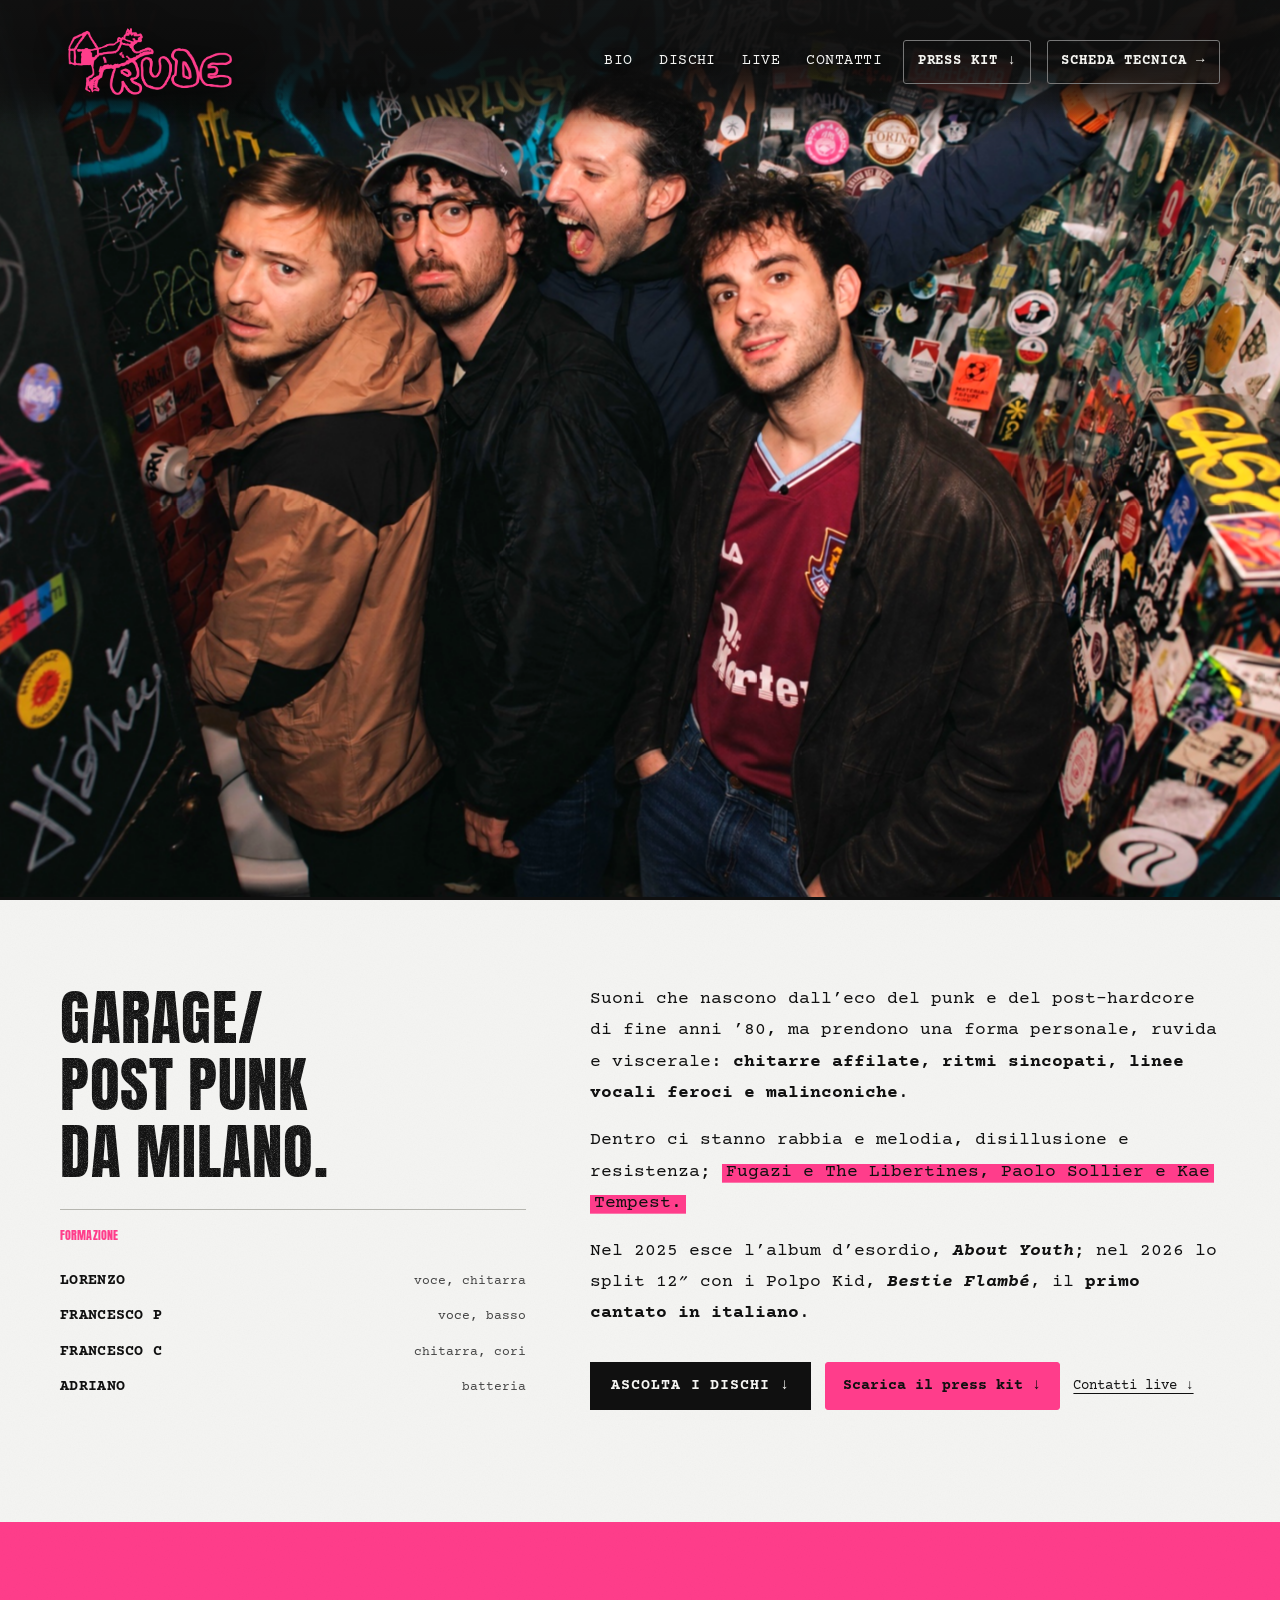
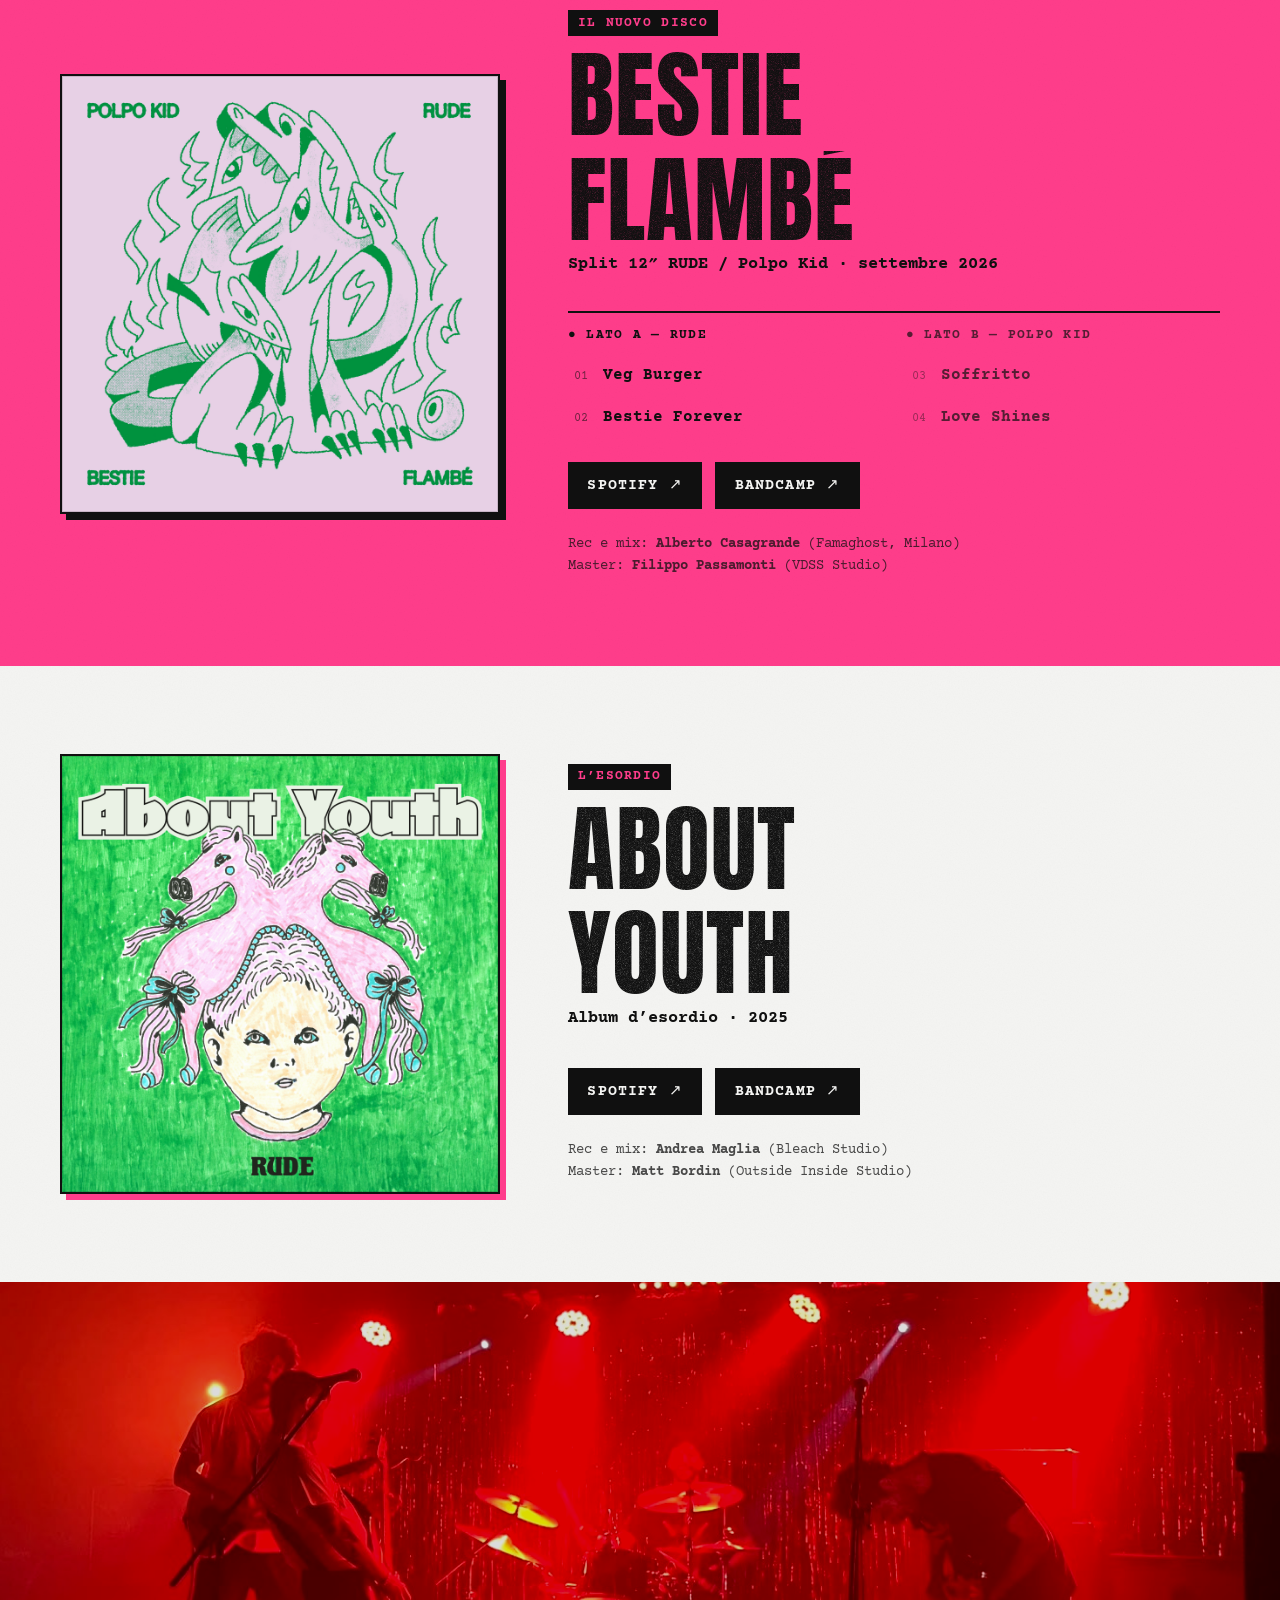
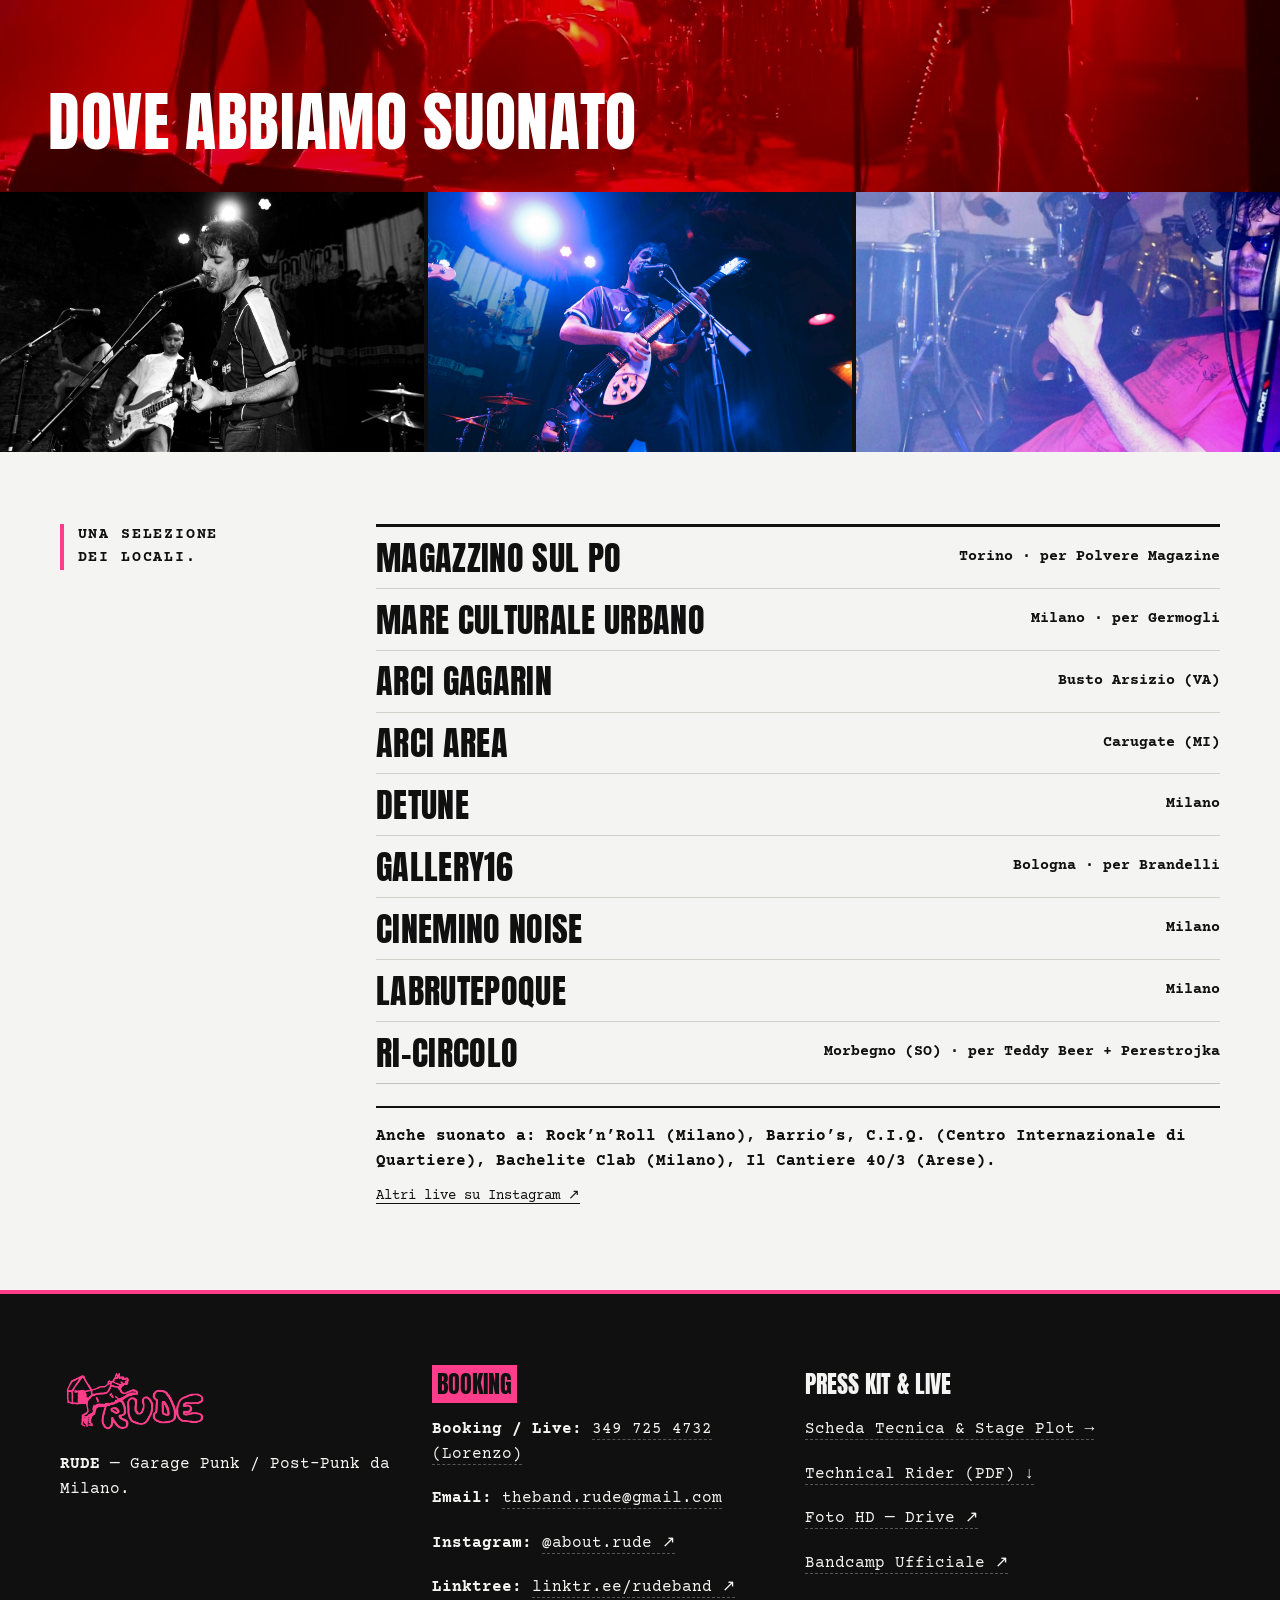
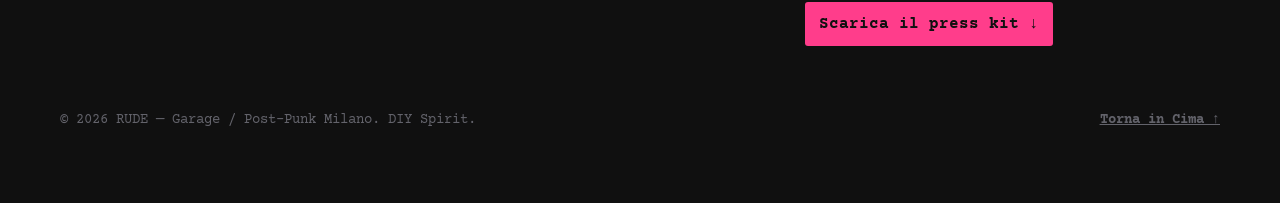
==== commit 5561a94c: "docs(live): add Mare Urbano and Rock n Roll" ====
--- a/index.html
+++ b/index.html
@@ -1907,6 +1907,10 @@
                 <tr>
                   <td class="venue-name-cell">MAGAZZINO SUL PO</td>
                   <td class="venue-city-cell">Torino · per Polvere Magazine</td>
+                </tr>
+                <tr>
+                  <td class="venue-name-cell">MARE CULTURALE URBANO</td>
+                  <td class="venue-city-cell">Milano · per Germogli</td>
                 </tr>
                 <tr>
                   <td class="venue-name-cell">ARCI GAGARIN</td>
@@ -1940,7 +1944,7 @@
             </table>
 
             <div class="venues-other-list">
-              <strong>Anche suonato a:</strong> Barrio’s, C.I.Q. (Centro Internazionale di Quartiere), Bachelite Clab (Milano), Il Cantiere 40/3 (Arese).
+              <strong>Anche suonato a:</strong> Rock’n’Roll (Milano), Barrio’s, C.I.Q. (Centro Internazionale di Quartiere), Bachelite Clab (Milano), Il Cantiere 40/3 (Arese).
             </div>
 
             <a class="simple-text-link" href="https://instagram.com/about.rude" target="_blank" rel="noopener">Altri live su Instagram ↗</a>
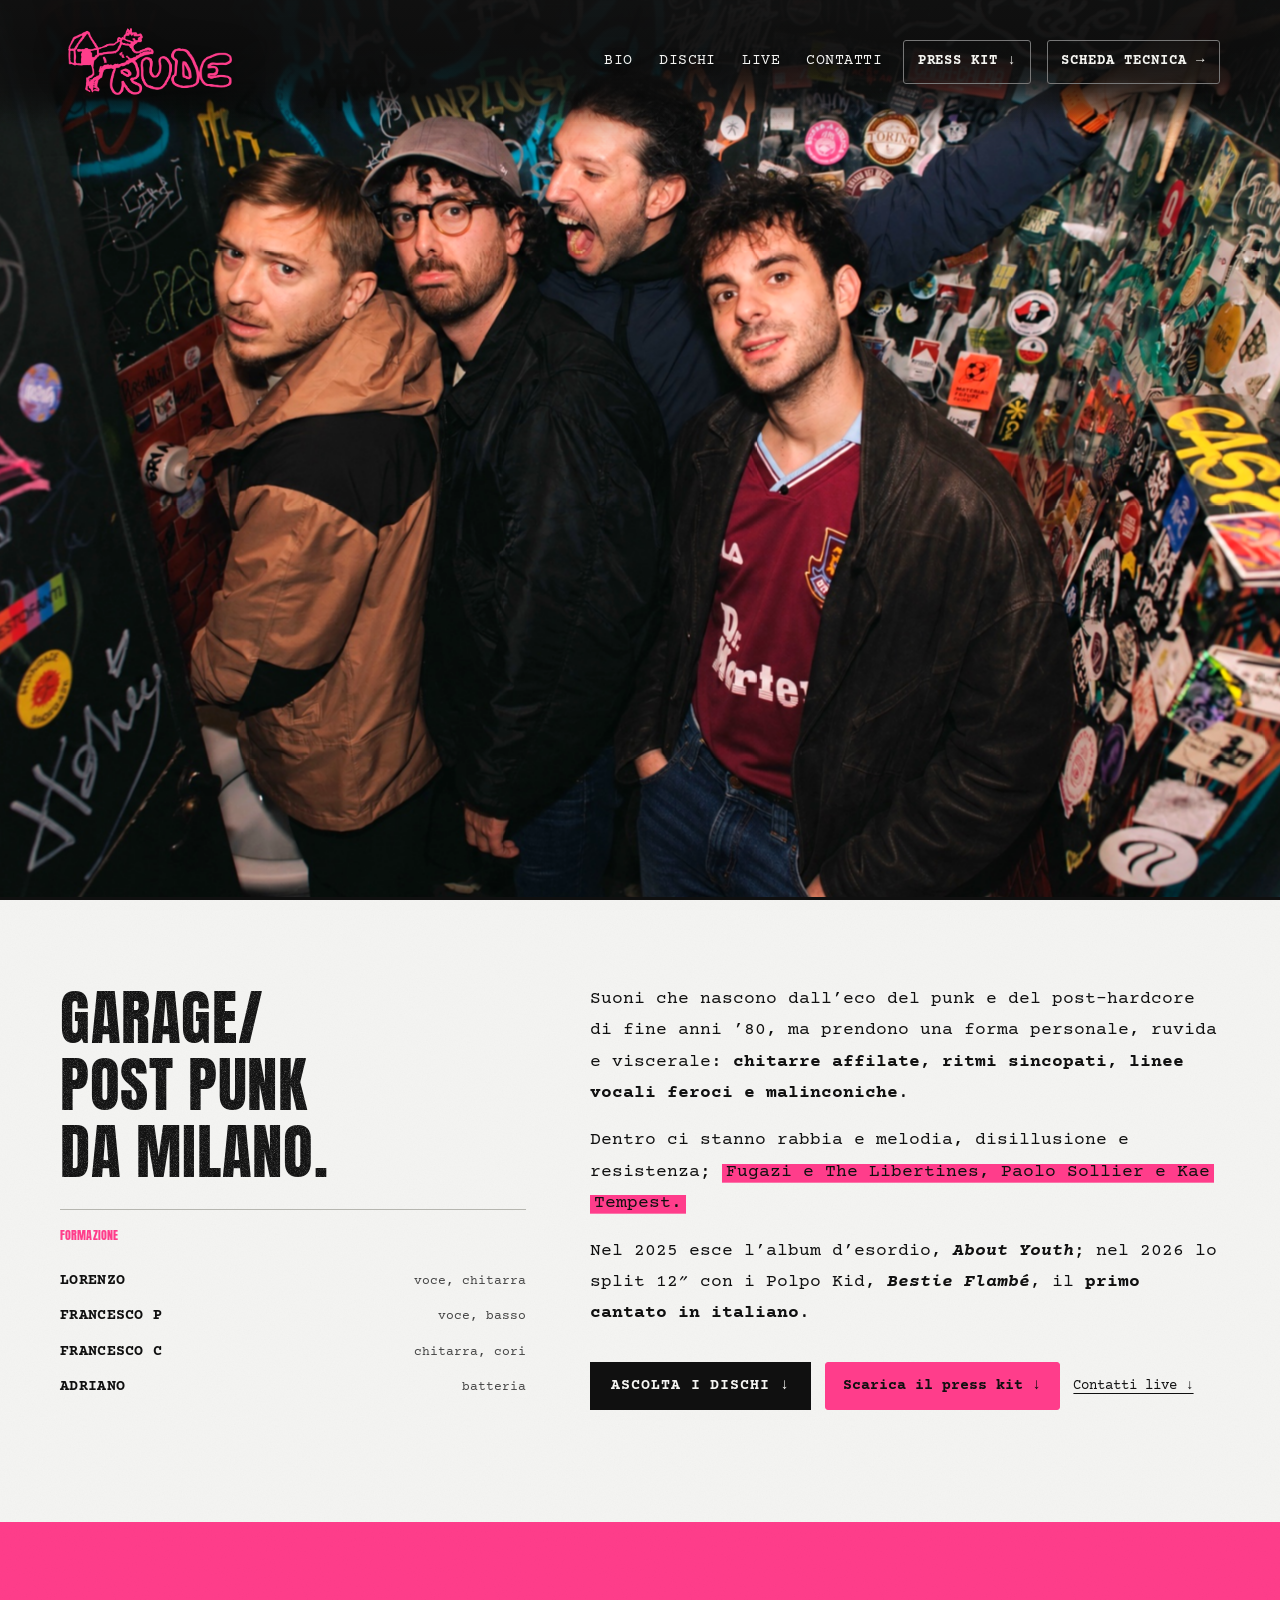
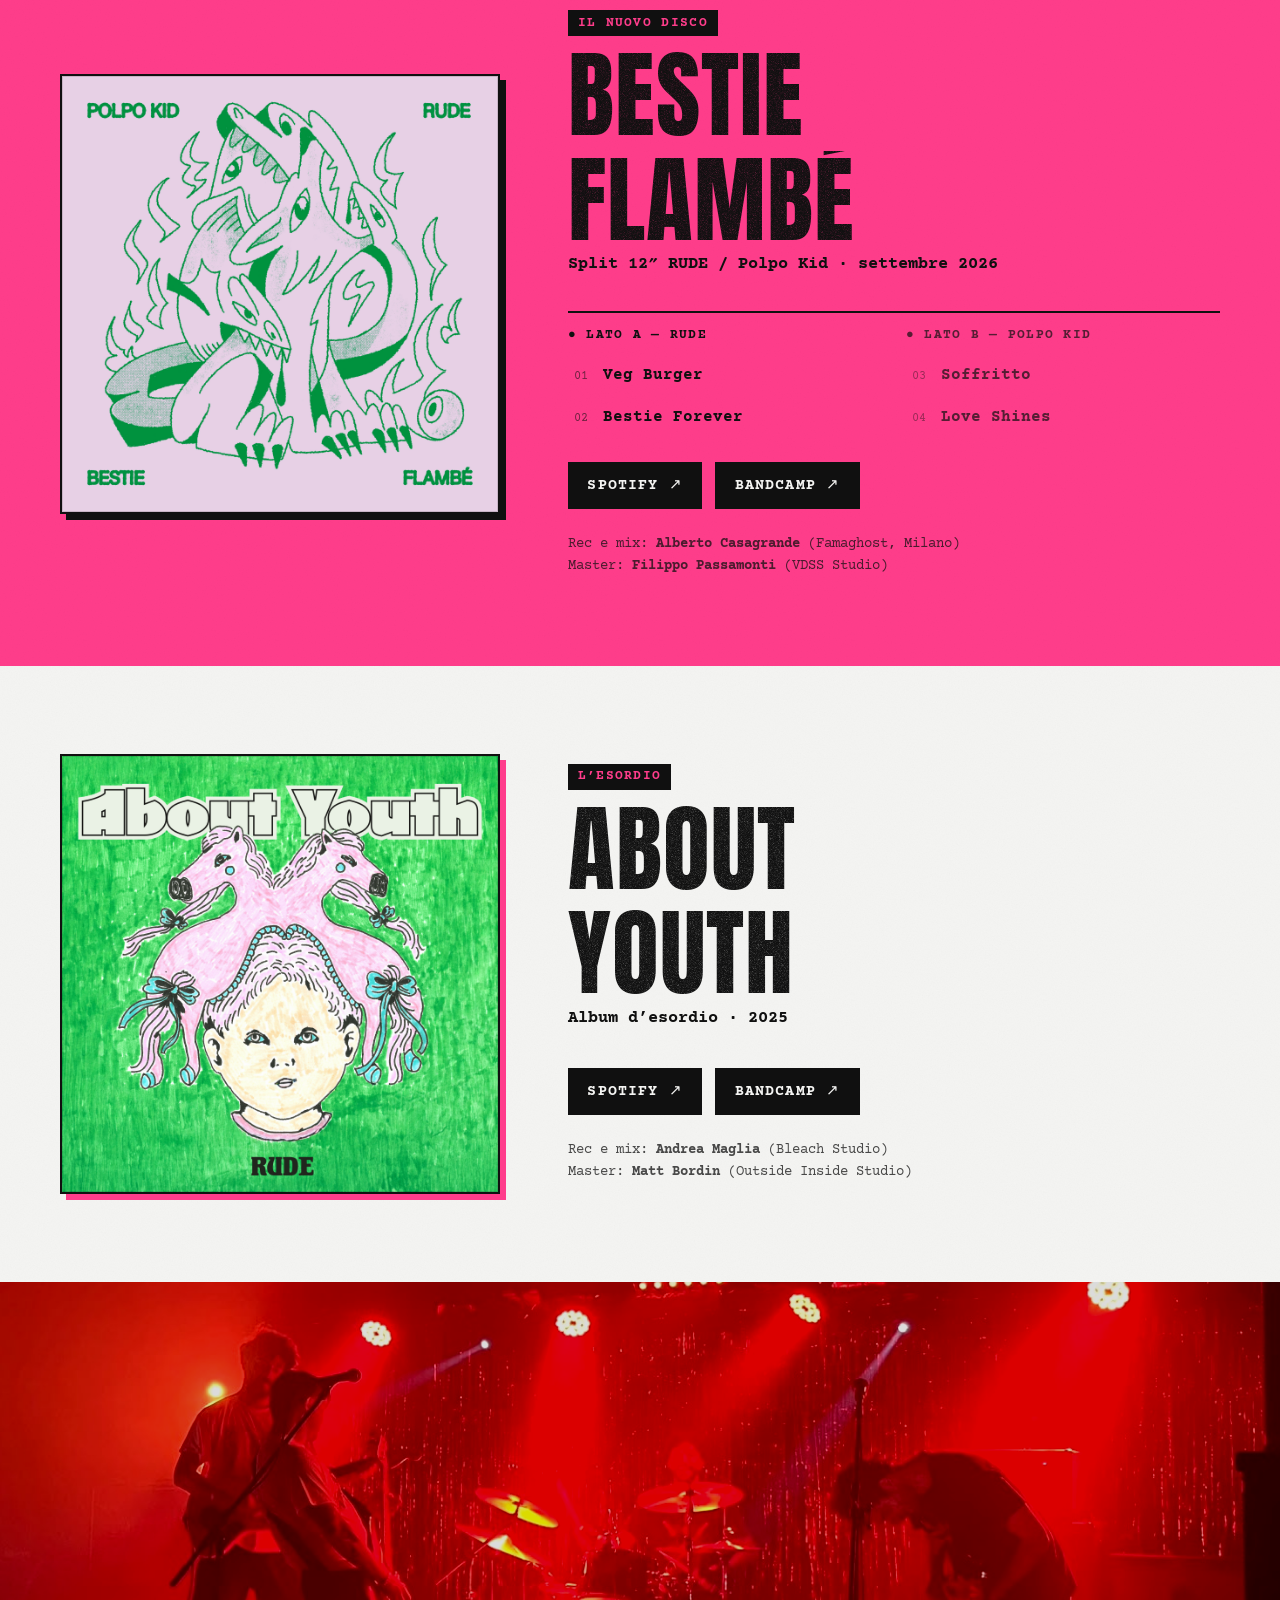
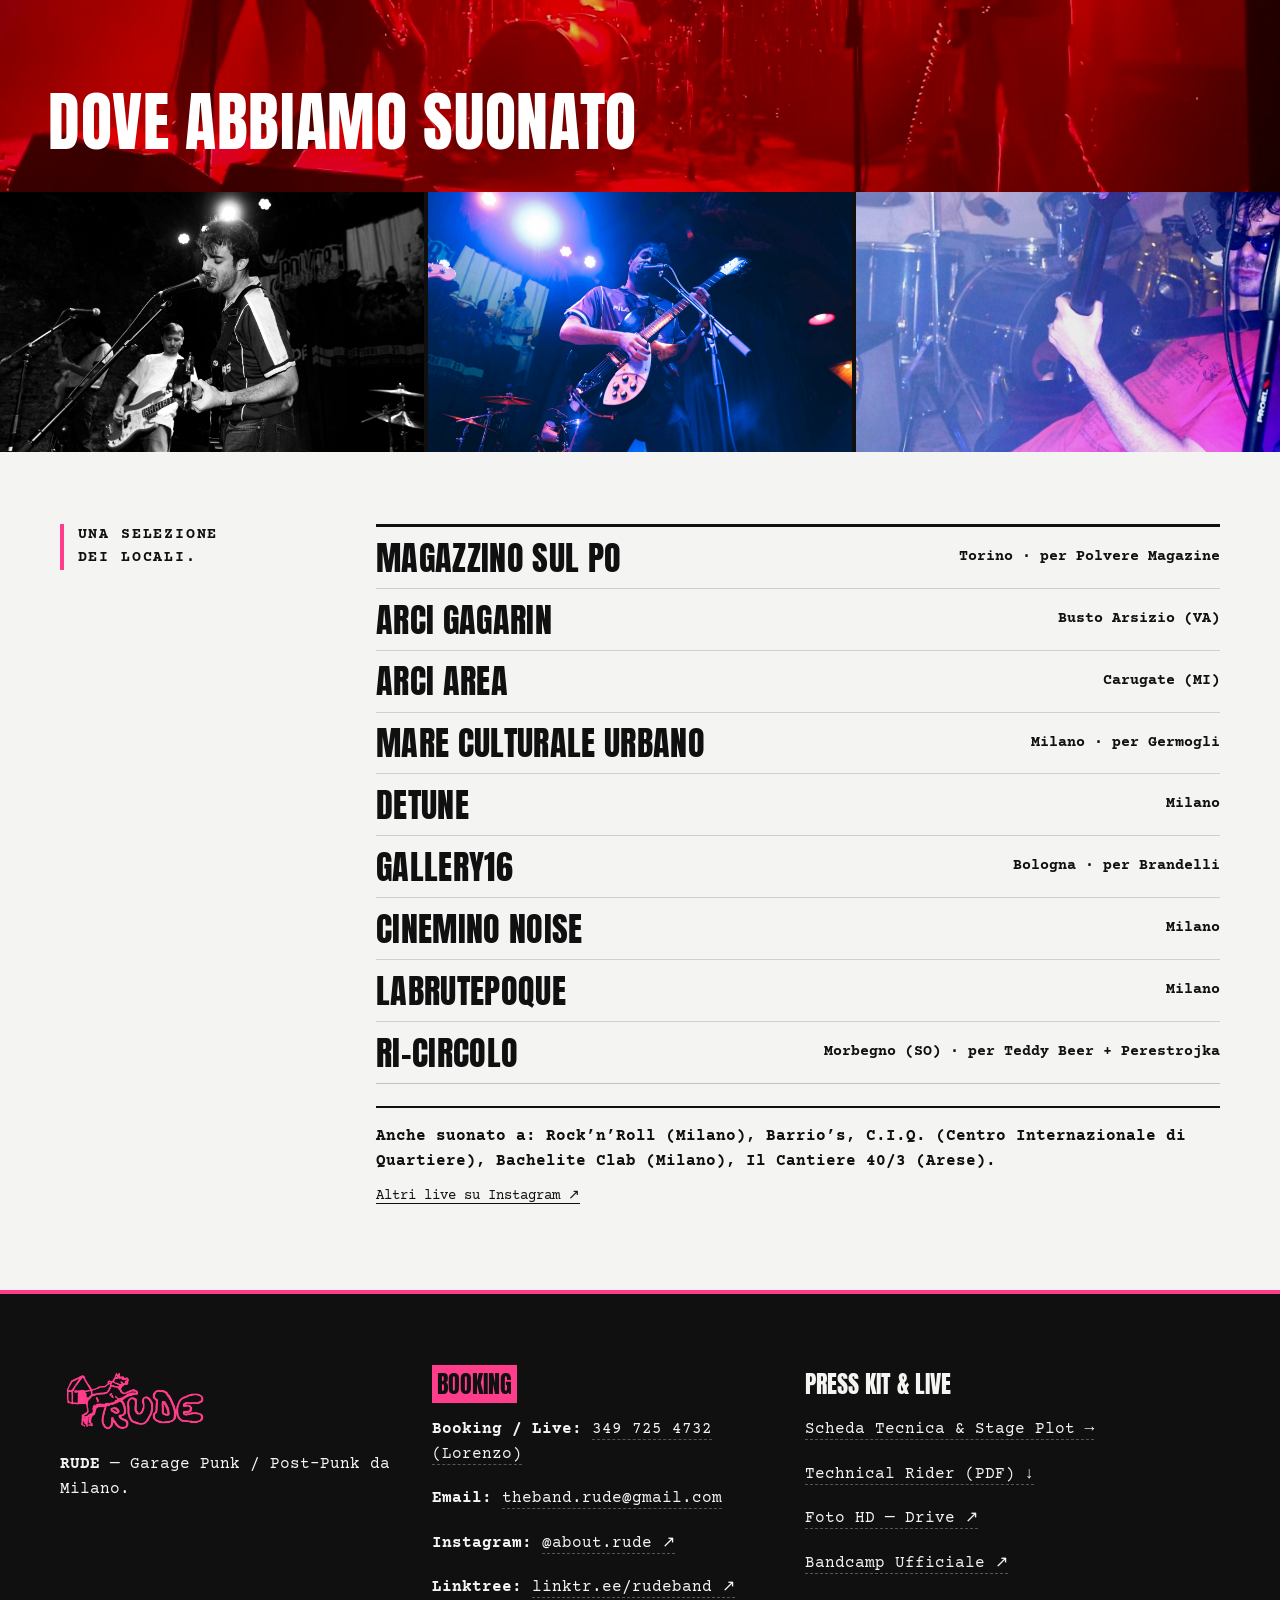
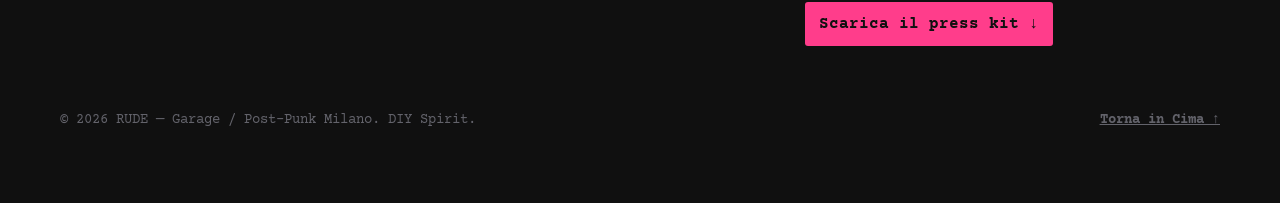
==== commit e9b265c6: "docs(live): place Mare after ARCI Area" ====
--- a/index.html
+++ b/index.html
@@ -1909,16 +1909,16 @@
                   <td class="venue-city-cell">Torino · per Polvere Magazine</td>
                 </tr>
                 <tr>
-                  <td class="venue-name-cell">MARE CULTURALE URBANO</td>
-                  <td class="venue-city-cell">Milano · per Germogli</td>
-                </tr>
-                <tr>
                   <td class="venue-name-cell">ARCI GAGARIN</td>
                   <td class="venue-city-cell">Busto Arsizio (VA)</td>
                 </tr>
                 <tr>
                   <td class="venue-name-cell">ARCI AREA</td>
                   <td class="venue-city-cell">Carugate (MI)</td>
+                </tr>
+                <tr>
+                  <td class="venue-name-cell">MARE CULTURALE URBANO</td>
+                  <td class="venue-city-cell">Milano · per Germogli</td>
                 </tr>
                 <tr>
                   <td class="venue-name-cell">DETUNE</td>
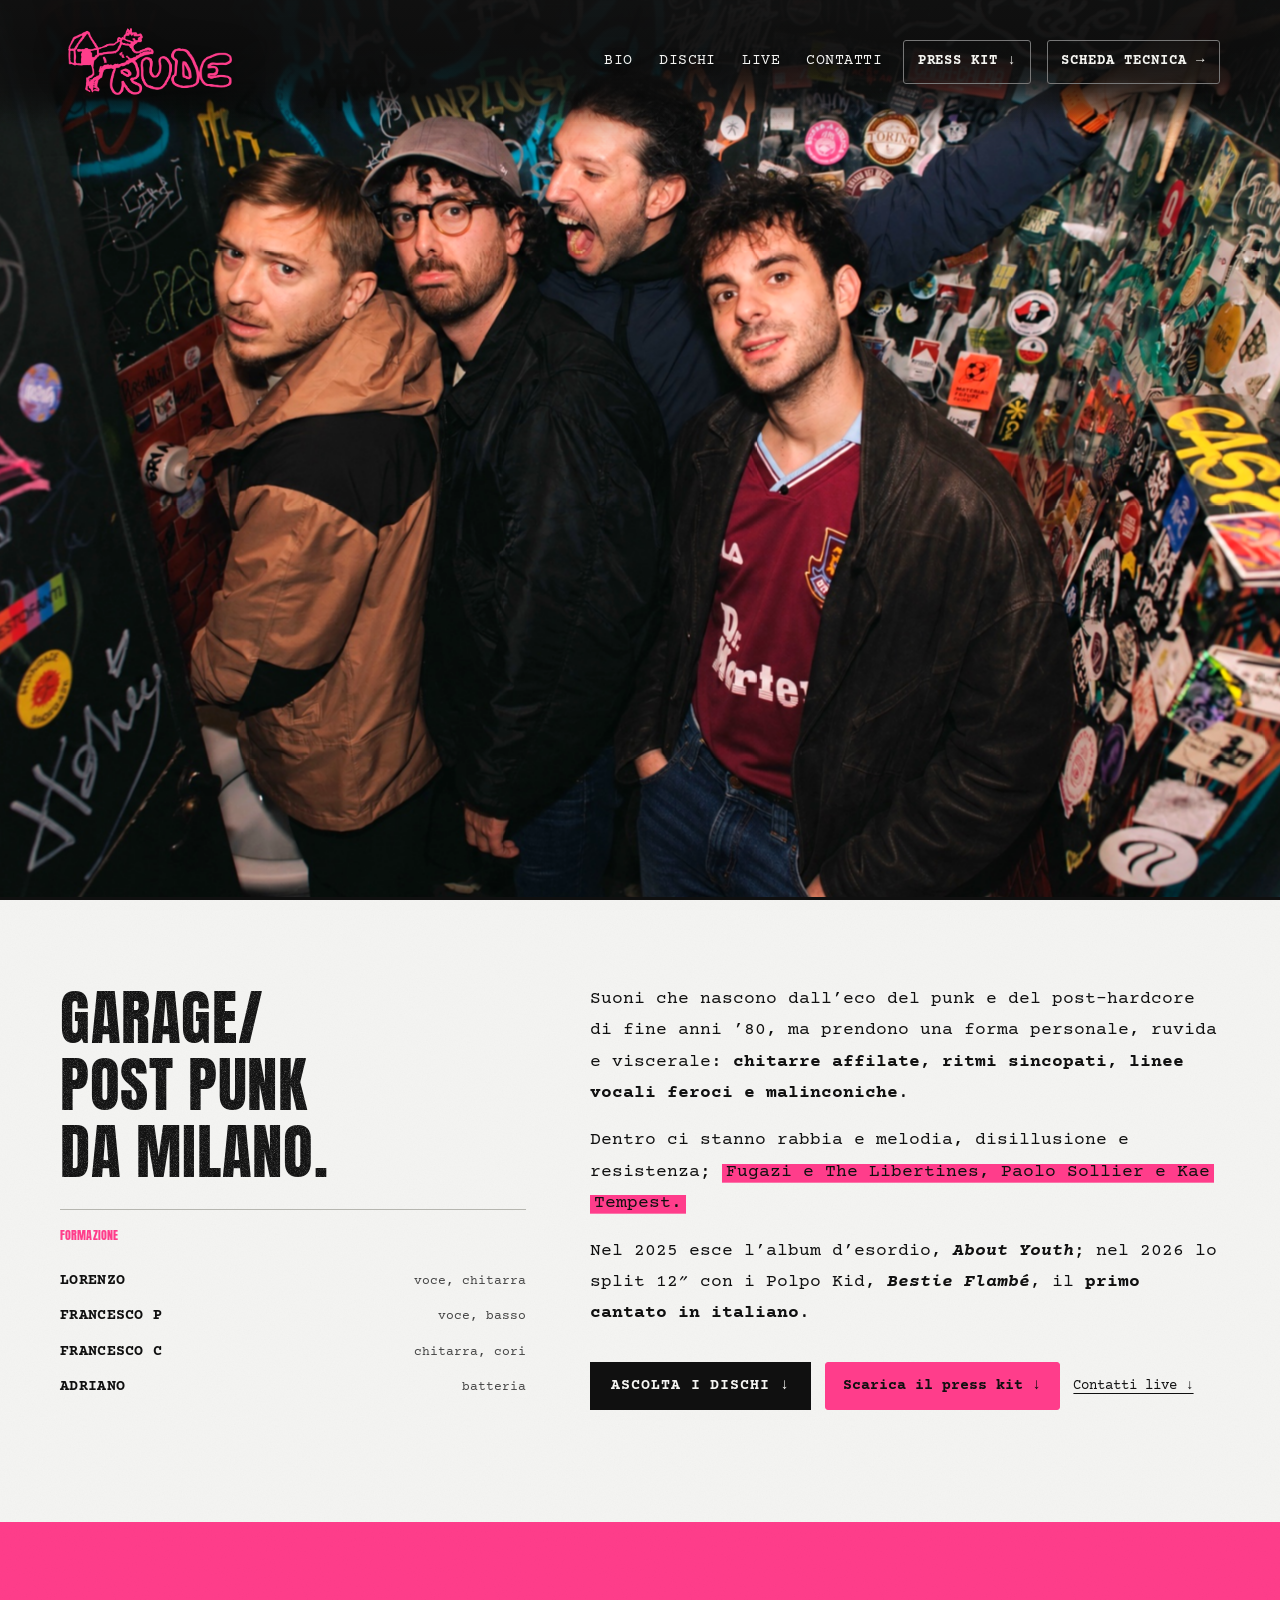
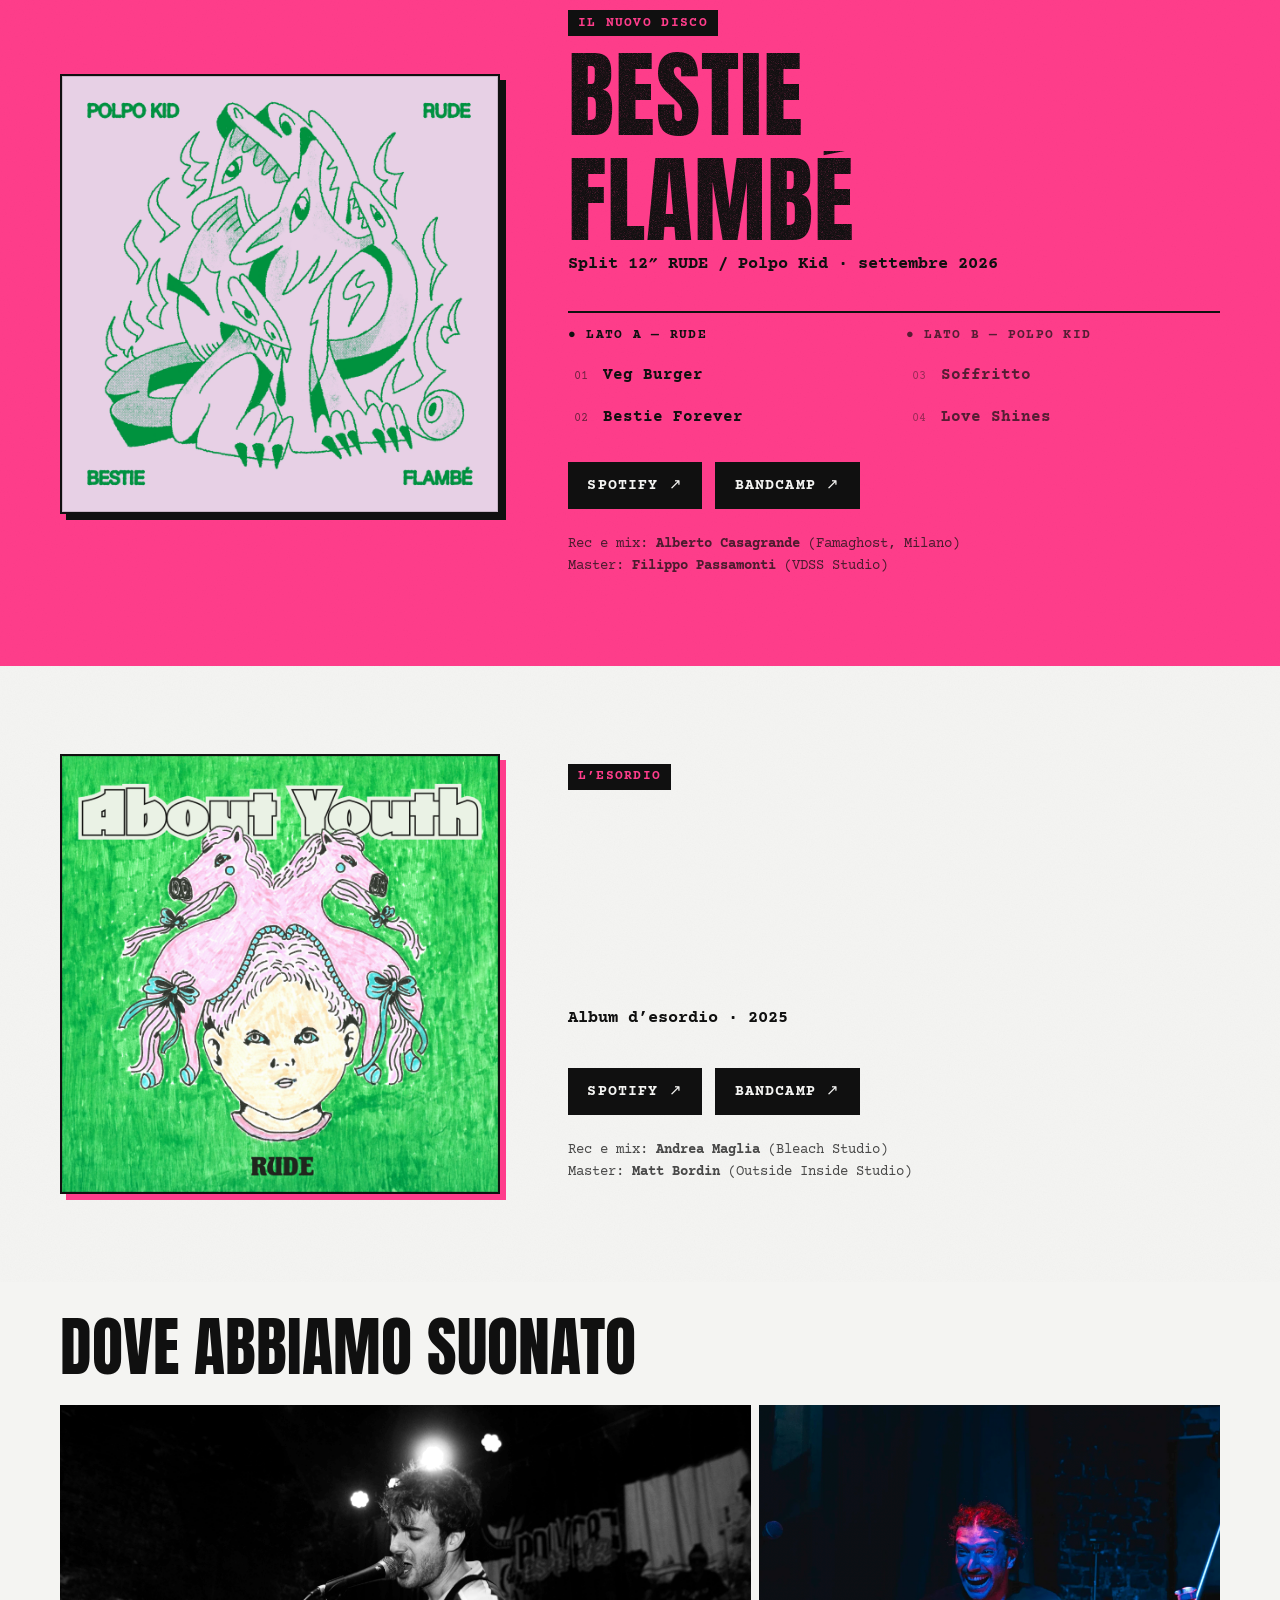
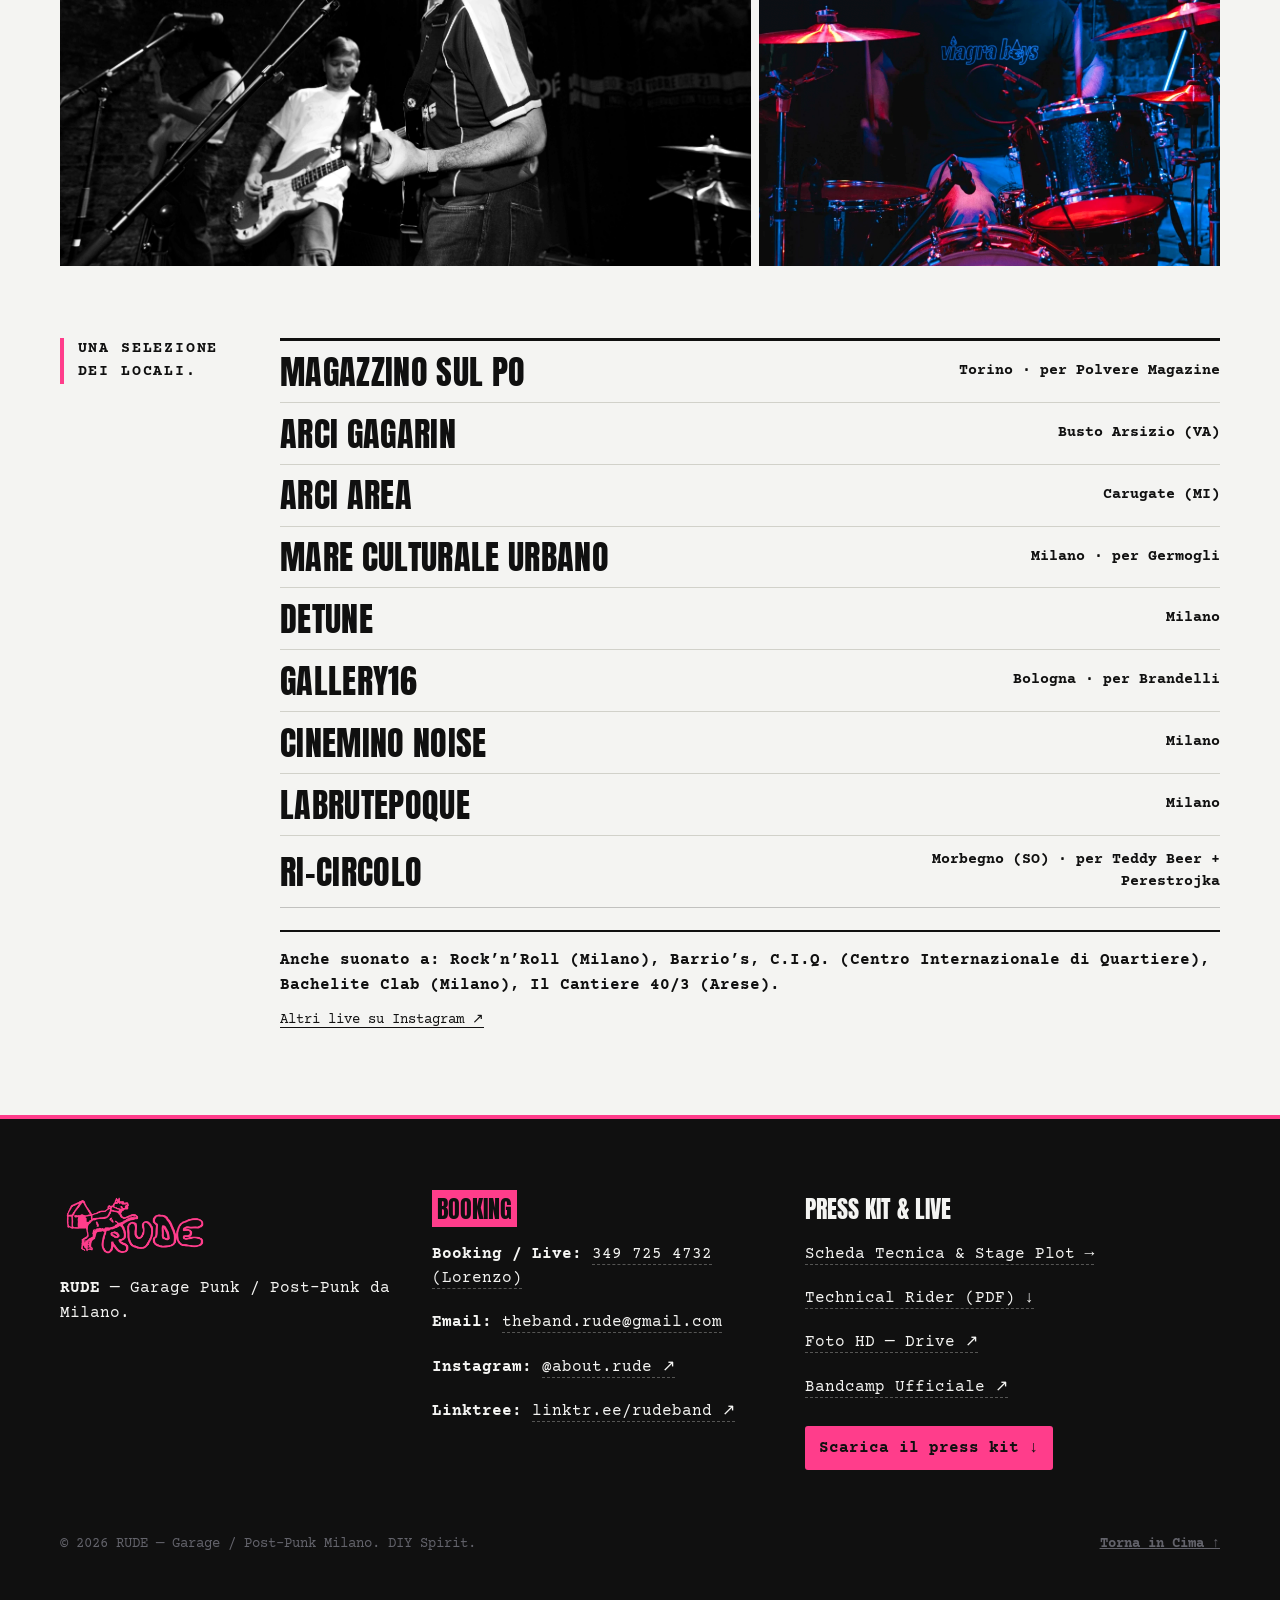
==== commit 3c9f82ea: "fix(live): balance photos and hide skip link" ====
--- a/index.html
+++ b/index.html
@@ -1582,7 +1582,7 @@
       transform: translateY(0);
     }
   </style>
-  <link rel="stylesheet" href="site-refinements.css">
+  <link rel="stylesheet" href="site-refinements.css?v=20261118-3">
   <link rel="stylesheet" href="brand.css">
   <link rel="stylesheet" href="riso-system.css?v=20261027-1">
   <script src="site-refinements.js?v=20261027-1" defer></script>
@@ -1629,7 +1629,7 @@
         <a href="#releases" class="nav-link" data-section="releases">Dischi</a>
         <a href="#live" class="nav-link" data-section="live">Live</a>
         <a href="#contatti" class="nav-link" data-section="contatti">Contatti</a>
-        <a href="RUDE_PressKit_2026.pdf?v=20261027-1" class="nav-link" download="RUDE_PressKit_2026.pdf">Press kit ↓</a>
+        <a href="RUDE_PressKit_2026.pdf?v=20261118-4" class="nav-link" download="RUDE_PressKit_2026.pdf">Press kit ↓</a>
         <a href="scheda-tecnica.html" class="btn-epk-nav">Scheda Tecnica →</a>
       </nav>
     </div>
@@ -1655,7 +1655,7 @@
             <a href="#releases" class="hero-inline-link">Dischi</a>
             <a href="#live" class="hero-inline-link">Live</a>
             <a href="#contatti" class="hero-inline-link">Contatti</a>
-            <a href="RUDE_PressKit_2026.pdf?v=20261027-1" class="btn-hero-epk-pill" download="RUDE_PressKit_2026.pdf">Press kit ↓</a>
+            <a href="RUDE_PressKit_2026.pdf?v=20261118-4" class="btn-hero-epk-pill" download="RUDE_PressKit_2026.pdf">Press kit ↓</a>
             <a href="scheda-tecnica.html" class="btn-hero-epk-pill">Scheda Tecnica →</a>
           </nav>
         </div>
@@ -1723,7 +1723,7 @@
 
             <div class="bio-actions-row">
               <a href="#releases" class="btn-bio-primary">Ascolta i dischi ↓</a>
-              <a href="RUDE_PressKit_2026.pdf?v=20261027-1" class="presskit-download presskit-download--bio" download="RUDE_PressKit_2026.pdf">Scarica il press kit ↓</a>
+              <a href="RUDE_PressKit_2026.pdf?v=20261118-4" class="presskit-download presskit-download--bio" download="RUDE_PressKit_2026.pdf">Scarica il press kit ↓</a>
               <a href="#contatti" class="simple-text-link">Contatti live ↓</a>
             </div>
           </div>
@@ -1868,26 +1868,18 @@
          DOVE ABBIAMO SUONATO (FEDELE AL PRESS KIT PAGINA 3 - ZERO FOTO DUPLICATE)
          ========================================================================== -->
     <section id="live" class="live-section">
-      <!-- Hero Live Banner con titolo gigante sovraimpresso -->
-      <div class="live-hero-banner" tabindex="0" role="button" aria-label="Ingrandisci foto live RUDE sul palco" onclick="openLightbox('FOTO/live-palco-rosso.jpg', 'RUDE — Live on Stage')" onkeydown="if(event.key==='Enter'||event.key===' '){event.preventDefault();openLightbox('FOTO/live-palco-rosso.jpg', 'RUDE — Live on Stage');}">
-        <img src="FOTO/live-palco-rosso.jpg" alt="RUDE live stage rosso" class="live-hero-img" loading="lazy" />
-        <h2 class="live-hero-overlay-title">
-          DOVE ABBIAMO SUONATO
-        </h2>
+      <div class="container live-heading">
+        <h2>DOVE ABBIAMO SUONATO</h2>
       </div>
 
-      <!-- Striscia 3 Foto Live Uniche -->
+      <!-- Foto live: strumenti e batteria -->
       <div class="live-photo-strip">
         <div class="strip-photo-item" tabindex="0" role="button" aria-label="Ingrandisci foto live bianco e nero" onclick="openLightbox('FOTO/Rude_Live1.jpg', 'RUDE — Live Stage B&W')" onkeydown="if(event.key==='Enter'||event.key===' '){event.preventDefault();openLightbox('FOTO/Rude_Live1.jpg', 'RUDE — Live Stage B&W');}">
-          <img src="FOTO/Rude_Live1.jpg" alt="RUDE live bianco e nero" loading="lazy" />
+          <img src="FOTO/Rude_Live1.jpg" alt="RUDE dal vivo: chitarre e basso sul palco" loading="lazy" />
           <span class="strip-photo-badge">LIVE B&amp;W ↗</span>
         </div>
-        <div class="strip-photo-item" tabindex="0" role="button" aria-label="Ingrandisci foto live club" onclick="openLightbox('FOTO/live-palco-blu.jpg', 'RUDE — Live Stage Club')" onkeydown="if(event.key==='Enter'||event.key===' '){event.preventDefault();openLightbox('FOTO/live-palco-blu.jpg', 'RUDE — Live Stage Club');}">
-          <img src="FOTO/live-palco-blu.jpg" alt="RUDE live luci blu" loading="lazy" />
-          <span class="strip-photo-badge">LIVE CLUB ↗</span>
-        </div>
-        <div class="strip-photo-item" tabindex="0" role="button" aria-label="Ingrandisci foto sessione in studio" onclick="openLightbox('FOTO/live-batteria.jpg', 'RUDE - Batteria live')" onkeydown="if(event.key==='Enter'||event.key===' '){event.preventDefault();openLightbox('FOTO/live-batteria.jpg', 'RUDE - Batteria live');}">
-          <img src="FOTO/live-batteria.jpg" alt="RUDE - batteria dal vivo" loading="lazy" />
+        <div class="strip-photo-item" tabindex="0" role="button" aria-label="Ingrandisci foto del batterista dal vivo" onclick="openLightbox('FOTO/live-batterista-2026.png', 'RUDE - Batteria live')" onkeydown="if(event.key==='Enter'||event.key===' '){event.preventDefault();openLightbox('FOTO/live-batterista-2026.png', 'RUDE - Batteria live');}">
+          <img src="FOTO/live-batterista-2026.png" alt="RUDE - batteria dal vivo" loading="lazy" />
           <span class="strip-photo-badge">LIVE ↗</span>
         </div>
       </div>
@@ -1990,7 +1982,7 @@
             <li><a href="https://drive.google.com/drive/folders/1zqtWuZhpxeb7gdpfX2_qQgWxhYfGLNE7" target="_blank" rel="noopener">Foto HD — Drive&nbsp;↗</a></li>
             <li><a href="https://rude-theband.bandcamp.com" target="_blank" rel="noopener">Bandcamp Ufficiale&nbsp;↗</a></li>
           </ul>
-          <a class="presskit-download" href="RUDE_PressKit_2026.pdf?v=20261027-1" download="RUDE_PressKit_2026.pdf">Scarica il press kit ↓</a>
+          <a class="presskit-download" href="RUDE_PressKit_2026.pdf?v=20261118-4" download="RUDE_PressKit_2026.pdf">Scarica il press kit ↓</a>
         </div>
       </div>
 
--- a/site-refinements.css
+++ b/site-refinements.css
@@ -61,8 +61,31 @@
 .venues-table td { border-bottom: 1px solid #d1d1ca; }
 .venues-table tr:last-child td { border: 0; }
 .strip-photo-item { border: 0; }
-.live-photo-strip { gap: 4px; grid-template-columns: repeat(3, minmax(0,1fr)); }
+.live-photo-strip { gap: 8px; grid-template-columns: 3fr 2fr; width: calc(100% - 2rem); max-width: 1160px; margin-inline: auto; background: transparent; }
 .strip-photo-item { height: clamp(100px, 22vw, 260px); }
+.live-heading { padding-block: 2rem 1.5rem; }
+.live-heading h2 { font-family: var(--font-headline); font-size: clamp(2.1rem, 5vw, 4rem); line-height: 1.05; }
+.live-photo-strip .strip-photo-item { height: auto; min-width: 0; }
+.live-photo-strip .strip-photo-item:first-child { aspect-ratio: 3 / 2; }
+.live-photo-strip .strip-photo-item:last-child { aspect-ratio: 1; }
+@media (max-width: 679px) {
+  .live-photo-strip { grid-template-columns: 1fr; }
+}
+.strip-photo-item:first-child img { object-position: center; }
+.strip-photo-item:last-child img { object-position: 50% 30%; }
+.venues-grid-layout > * { min-width: 0; }
+.venues-table { table-layout: fixed; }
+.venue-name-cell { width: 58%; overflow-wrap: normal; }
+.venue-city-cell { width: 42%; padding-left: .75rem; line-height: 1.5; }
+@media (min-width: 820px) {
+  .venues-grid-layout { grid-template-columns: 180px minmax(0, 1fr); gap: 2.5rem; }
+}
+@media (min-width: 521px) and (max-width: 1050px) {
+  .venue-name-cell { font-size: clamp(1.25rem, 2.6vw, 1.7rem); }
+}
+@media (max-width: 520px) {
+  .venue-name-cell, .venue-city-cell { width: 100%; padding-inline: 0; }
+}
 .info-list-links a { text-underline-offset: 5px; }
 .motion-ready .reveal-up { transition: opacity .65s ease, transform .65s cubic-bezier(.2,.7,.2,1); }
 .motion-ready .reveal-up:not(.is-visible) { opacity: 0; transform: translateY(18px); }
@@ -93,8 +116,8 @@
 .lightbox-modal.active { padding: max(1rem, env(safe-area-inset-top)); }
 .lightbox-img { max-height: 76svh; object-fit: contain; }
 .lightbox-bar { flex-wrap: wrap; gap: .75rem; }
-.skip-link { position: fixed; top: -160px; left: 1rem; z-index: 10000; padding: .8rem 1rem; background: #ff2d78; color: #0a0a0b; }
-.skip-link:focus { top: 1rem; }
+.skip-link { position: fixed; top: 1rem; left: 1rem; z-index: 10000; width: 1px; height: 1px; padding: 0; margin: -1px; overflow: hidden; clip-path: inset(50%); white-space: nowrap; border: 0; box-shadow: none; background: #ff2d78; color: #0a0a0b; }
+.skip-link:focus-visible { width: auto; height: auto; max-width: calc(100vw - 2rem); padding: .8rem 1rem; margin: 0; overflow: visible; clip-path: none; white-space: normal; border: 2px solid #f4f4f0; }
 .rider-section-nav { display: flex; flex-wrap: wrap; gap: .5rem; margin-top: 1.5rem; }
 .rider-section-nav a { padding: .65rem .9rem; border: 1px solid var(--border-color); font-family: var(--font-tech); font-size: .8rem; font-weight: 700; }
 .rider-section-nav a:hover { background: var(--text-main); color: var(--bg-page); }
